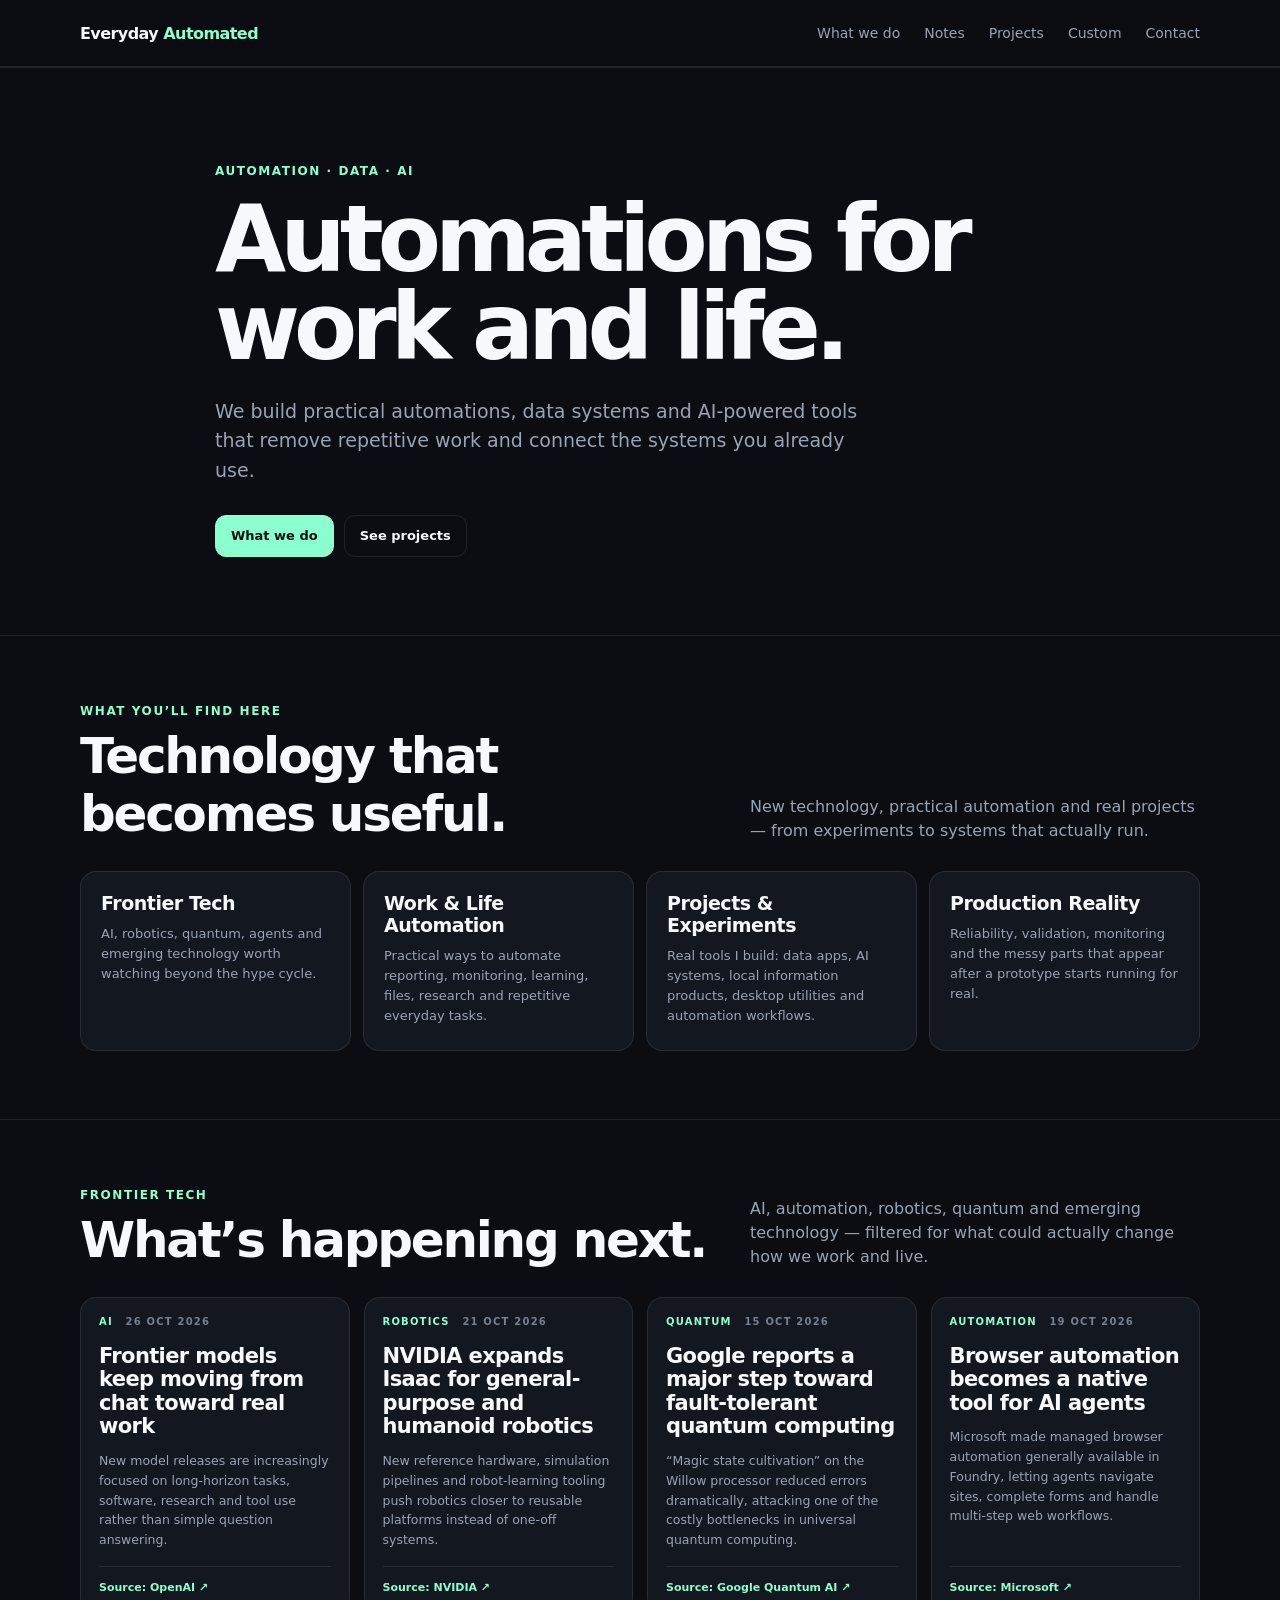
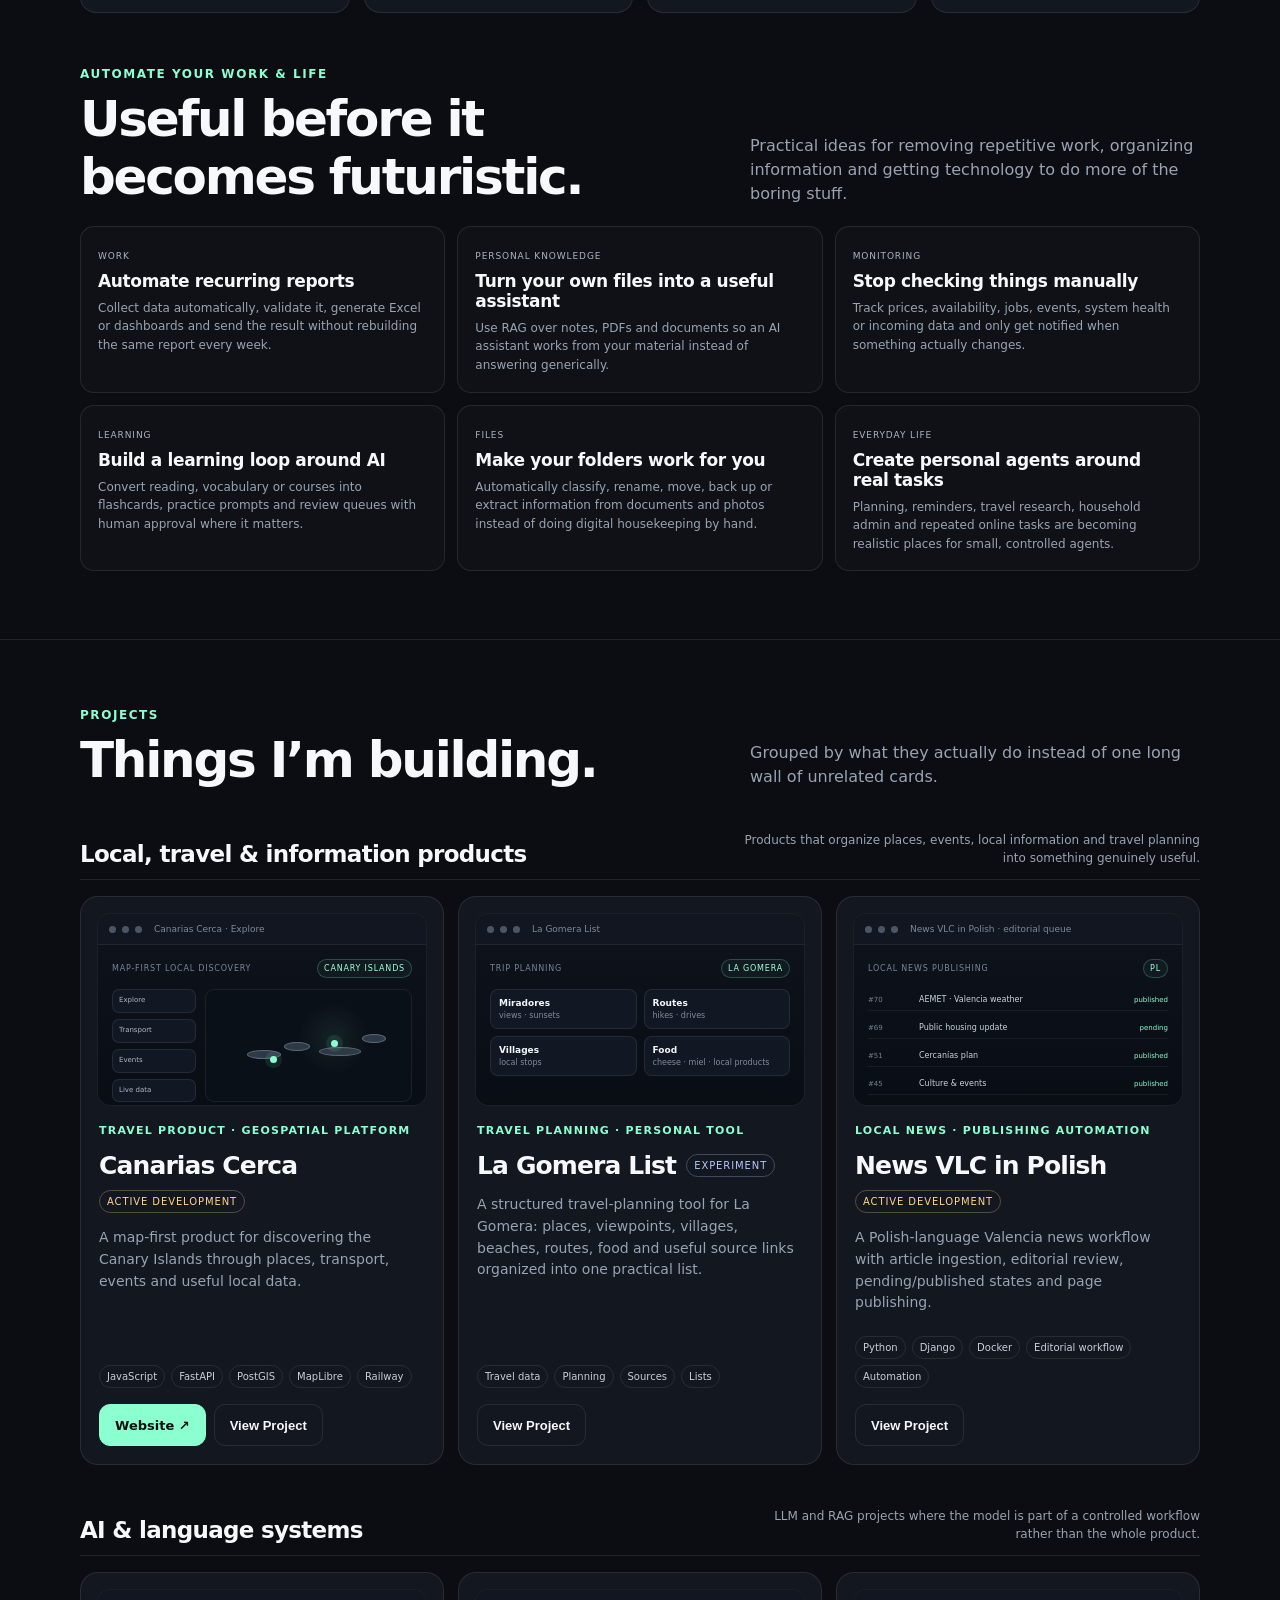
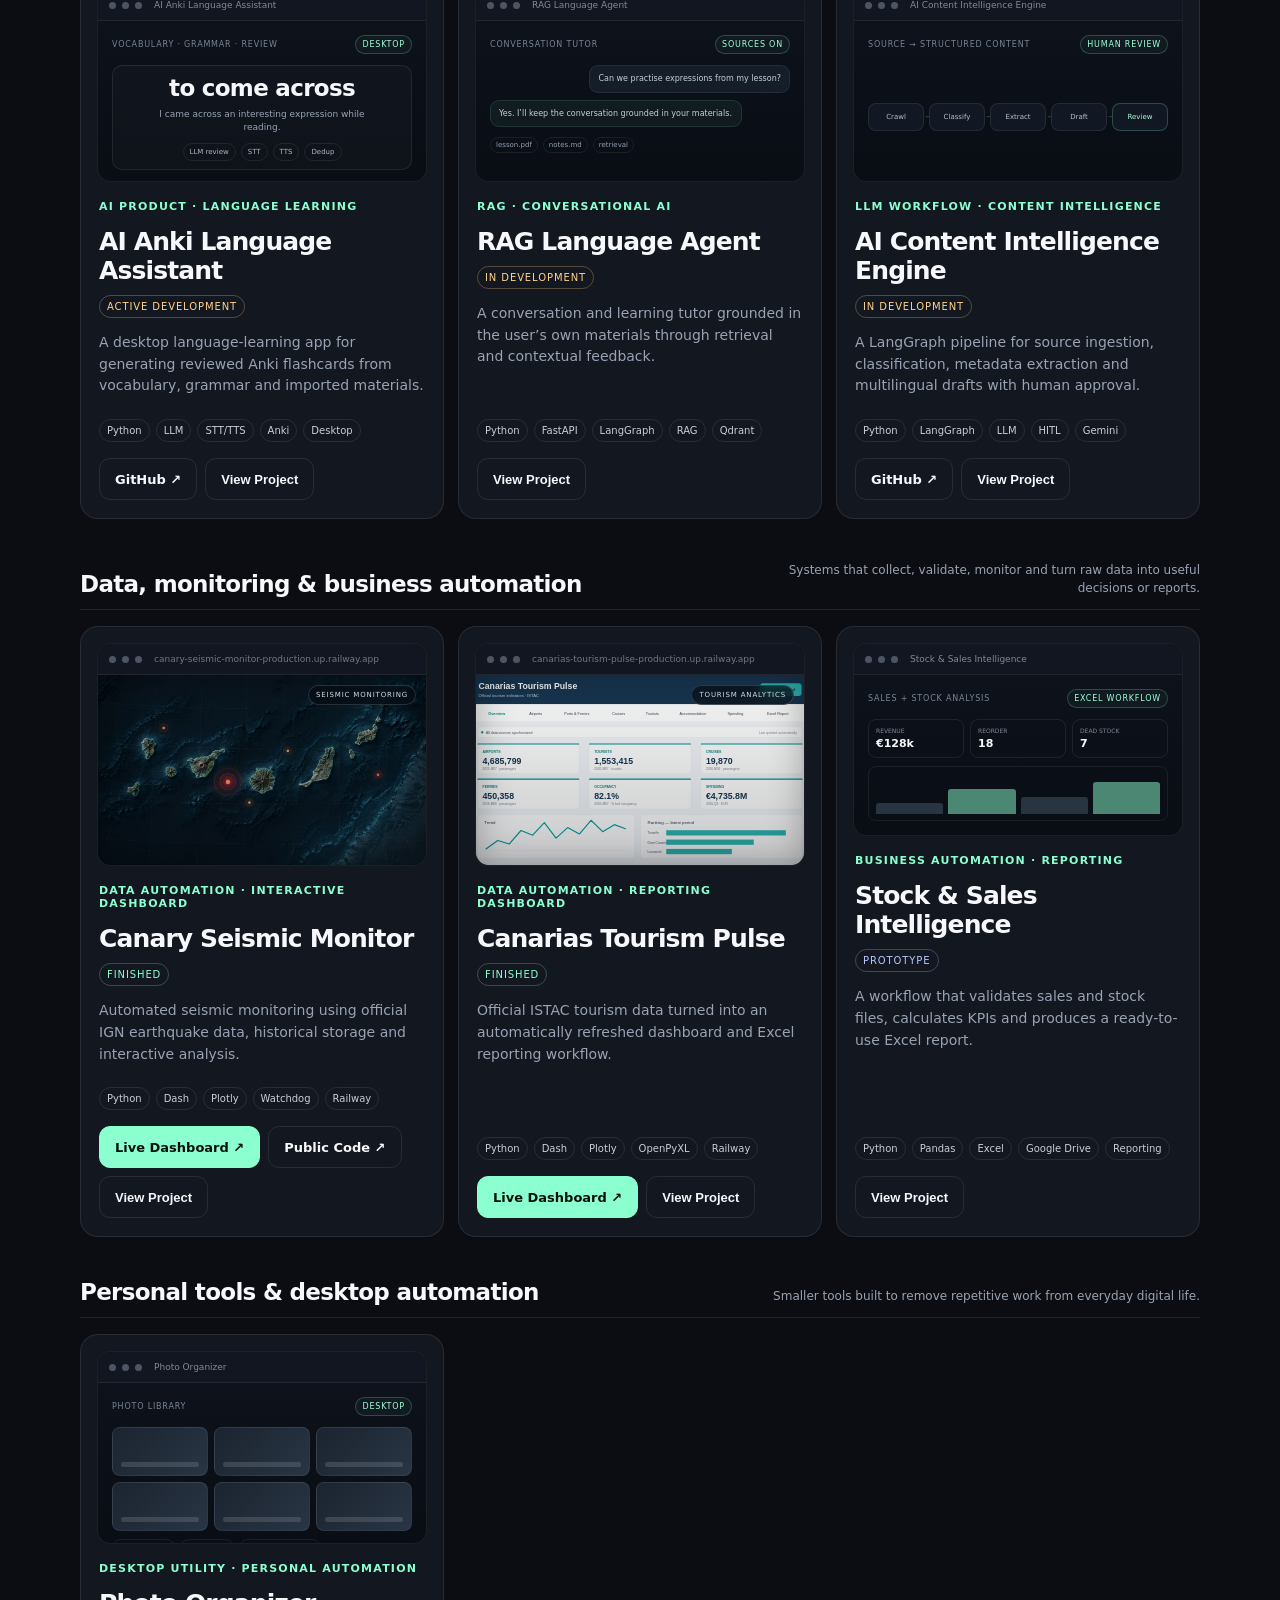
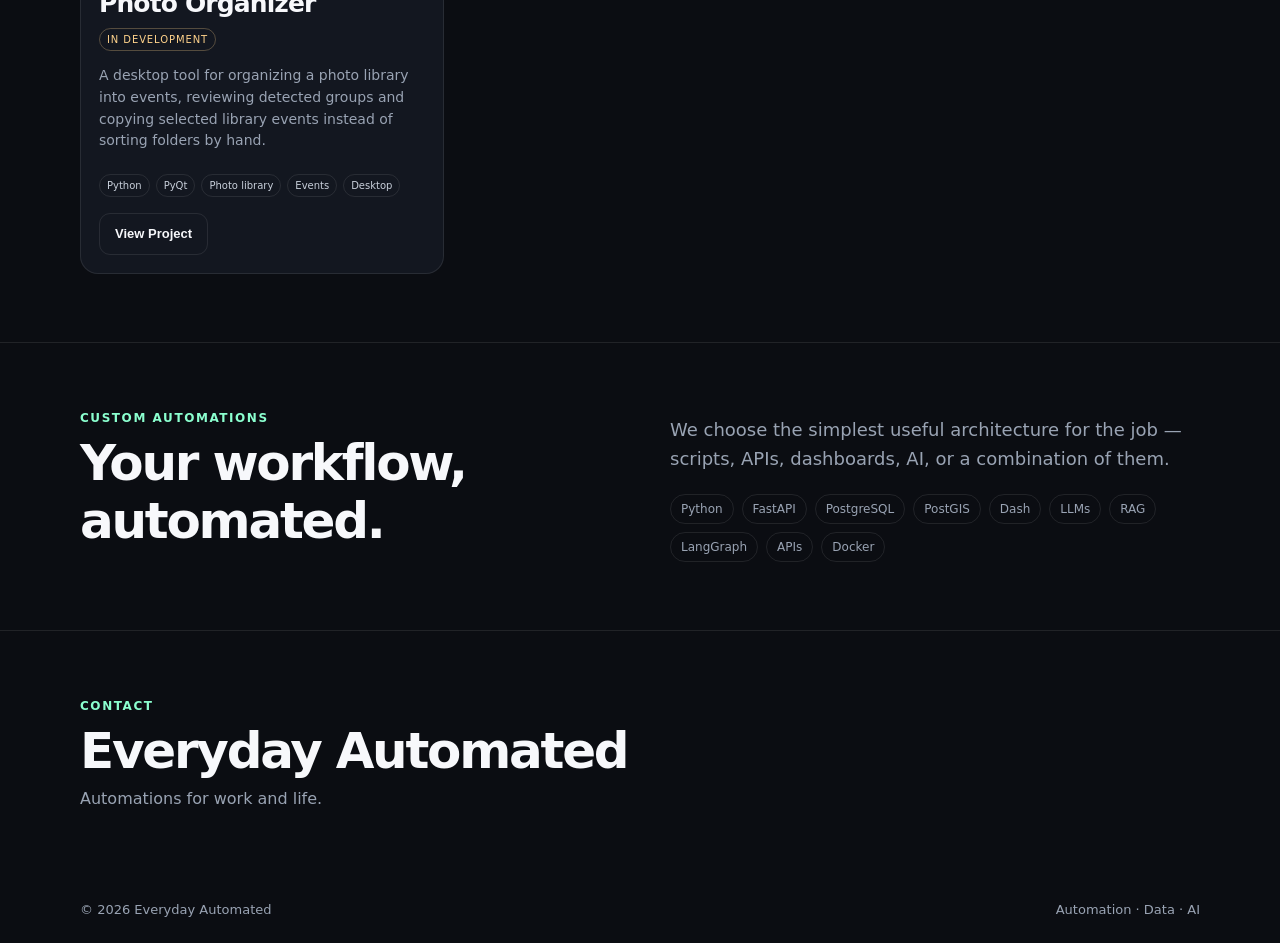
==== index.html @ 7698621e "Reorganize portfolio and add La Gomera, Photo Organizer and Valencia news" ====
<!DOCTYPE html>
<html lang="en">
<head>
  <meta charset="UTF-8" />
  <meta name="viewport" content="width=device-width, initial-scale=1.0" />
  <meta name="description" content="Everyday Automated — automations, data tools and AI systems for work and life." />
  <title>Everyday Automated</title>
  <style>
    :root{
      --bg:#0b0d12;--surface:#131720;--surface2:#171c27;--text:#f7f8fb;
      --muted:#99a3b3;--line:rgba(255,255,255,.09);--accent:#8bffcf;--max:1120px;
    }
    *{box-sizing:border-box}html{scroll-behavior:smooth}
    body{margin:0;font-family:Inter,ui-sans-serif,system-ui,-apple-system,"Segoe UI",sans-serif;background:var(--bg);color:var(--text)}
    a{color:inherit;text-decoration:none}.wrap{width:min(calc(100% - 40px),var(--max));margin:auto}
    header{position:sticky;top:0;z-index:20;background:rgba(11,13,18,.86);backdrop-filter:blur(14px);border-bottom:1px solid var(--line)}
    .nav{height:66px;display:flex;align-items:center;justify-content:space-between}.brand{font-weight:850;letter-spacing:-.035em}.brand span{color:var(--accent)}
    nav{display:flex;gap:24px}nav a{font-size:14px;color:var(--muted)}nav a:hover{color:var(--text)}
    .hero{padding:96px 0 78px}.hero-inner{max-width:850px}.eyebrow,.label{font-size:12px;color:var(--accent);font-weight:800;text-transform:uppercase;letter-spacing:.13em}
    .eyebrow{margin-bottom:18px}h1{font-size:clamp(52px,8vw,92px);line-height:.96;letter-spacing:-.065em;margin:0 0 24px}.hero p{max-width:660px;color:var(--muted);font-size:19px;line-height:1.55;margin:0 0 30px}
    .buttons{display:flex;gap:10px;flex-wrap:wrap}.btn{display:inline-flex;align-items:center;justify-content:center;min-height:42px;padding:0 15px;border:1px solid var(--line);border-radius:11px;font-weight:750;font-size:13px;transition:.18s ease}.btn:hover{border-color:rgba(255,255,255,.22);transform:translateY(-1px)}.primary{background:var(--accent);color:#07100c;border-color:var(--accent)}
    section{padding:68px 0;border-top:1px solid var(--line)}.section-head{display:flex;justify-content:space-between;align-items:end;gap:24px;margin-bottom:28px}.label{margin-bottom:9px}h2{font-size:clamp(32px,5vw,50px);letter-spacing:-.045em;margin:0}.section-head p{max-width:450px;color:var(--muted);margin:0;line-height:1.5}

    .capabilities{display:grid;grid-template-columns:repeat(5,1fr);gap:12px}.capability{border:1px solid var(--line);border-radius:16px;background:var(--surface);padding:20px;min-height:210px}.capability h3{font-size:19px;letter-spacing:-.025em;margin:0 0 10px}.capability p{font-size:13px;color:var(--muted);line-height:1.5;margin:0 0 16px}.mini{display:grid;gap:7px}.mini span{font-size:12px;color:#d2d7df}.mini span::before{content:"→";color:var(--accent);margin-right:7px}

    .projects-grid{display:grid;grid-template-columns:repeat(2,minmax(0,1fr));gap:14px}.project-card{border:1px solid var(--line);border-radius:18px;background:var(--surface);padding:18px;display:flex;flex-direction:column;min-height:310px;overflow:hidden}.project-card:hover{border-color:rgba(139,255,207,.25)}.project-category{font-size:11px;text-transform:uppercase;letter-spacing:.11em;color:var(--accent);font-weight:800;margin-bottom:14px}.project-title-row{display:flex;align-items:center;gap:10px;flex-wrap:wrap}.project-card h3{font-size:25px;letter-spacing:-.035em;margin:0}.state{font-size:10px;text-transform:uppercase;letter-spacing:.09em;color:var(--accent);border:1px solid rgba(139,255,207,.25);border-radius:999px;padding:5px 7px}.project-copy{font-size:14px;color:var(--muted);line-height:1.55;margin:14px 0 16px}.stack{display:flex;flex-wrap:wrap;gap:6px;margin-top:auto;padding-top:6px}.stack span{border:1px solid var(--line);border-radius:999px;padding:5px 7px;font-size:10px;color:#c8cfda}.project-actions{display:flex;gap:8px;flex-wrap:wrap;margin-top:16px}.btn.disabled{opacity:.4;pointer-events:none}.view-project{cursor:pointer;background:transparent;color:var(--text)}
    .project-preview{margin:-2px -2px 18px;border:1px solid rgba(255,255,255,.08);border-radius:14px;overflow:hidden;background:#090d14}.browser-bar{height:31px;display:flex;align-items:center;gap:6px;padding:0 11px;border-bottom:1px solid rgba(255,255,255,.07);background:#111620}.browser-dot{width:7px;height:7px;border-radius:50%;background:#4d5564}.browser-url{margin-left:6px;font-size:9px;color:#6f7888;white-space:nowrap;overflow:hidden;text-overflow:ellipsis}.seismic-ui,.tourism-ui{position:relative;height:190px;overflow:hidden;background:#080c12}.seismic-cover,.tourism-cover{display:block;width:100%;height:100%;object-fit:cover}.seismic-cover{object-position:center}.tourism-cover{object-position:center top}.seismic-ui::after,.tourism-ui::after{content:"";position:absolute;inset:0;pointer-events:none;background:linear-gradient(180deg,rgba(5,9,15,.04),rgba(5,9,15,.22));box-shadow:inset 0 0 36px rgba(0,0,0,.3)}.preview-label{position:absolute;z-index:1;right:10px;top:10px;font-size:7px;letter-spacing:.12em;text-transform:uppercase;color:#d4dde7;background:rgba(7,12,19,.7);border:1px solid rgba(255,255,255,.14);padding:5px 7px;border-radius:999px;backdrop-filter:blur(7px)}.architecture-line{margin:2px 0 16px;padding:10px 11px;border:1px solid var(--line);border-radius:10px;background:rgba(255,255,255,.02);font-size:11px;color:#c8cfda;line-height:1.45}.architecture-line strong{color:var(--text)}
    .modal{position:fixed;inset:0;z-index:100;display:none;align-items:center;justify-content:center;padding:24px;background:rgba(4,6,10,.78);backdrop-filter:blur(8px)}.modal.open{display:flex}.modal-card{width:min(820px,100%);max-height:86vh;overflow:auto;border:1px solid var(--line);border-radius:20px;background:var(--surface);padding:26px}.modal-head{display:flex;justify-content:space-between;gap:20px;align-items:flex-start;margin-bottom:18px}.modal-head h3{font-size:30px;letter-spacing:-.04em;margin:4px 0 0}.close{border:1px solid var(--line);background:transparent;color:var(--text);width:38px;height:38px;border-radius:10px;font-size:20px;cursor:pointer}.detail-grid{display:grid;grid-template-columns:1fr 1fr;gap:22px;margin-top:22px}.detail-block{border-top:1px solid var(--line);padding-top:16px}.detail-block h4{font-size:13px;margin:0 0 10px}.detail-block p,.detail-block li{font-size:13px;color:var(--muted);line-height:1.55}.detail-block ul{margin:0;padding-left:18px;display:grid;gap:6px}.checks{display:grid;gap:10px}.check{font-size:13px;color:var(--muted);line-height:1.45}.check::before{content:"✓";color:var(--accent);font-weight:900;margin-right:8px}

    .custom{display:grid;grid-template-columns:1fr 1fr;gap:60px;align-items:start}.custom p{font-size:18px;color:var(--muted);line-height:1.6;margin:5px 0 0}.tech{display:flex;flex-wrap:wrap;gap:8px;margin-top:20px}.tech span{border:1px solid var(--line);border-radius:999px;padding:7px 10px;font-size:12px;color:var(--muted)}
    .contact{display:flex;align-items:center;justify-content:space-between;gap:28px}.contact p{color:var(--muted);margin:9px 0 0}footer{padding:26px 0;color:var(--muted);font-size:13px}.footer{display:flex;justify-content:space-between;gap:20px}
    @media(max-width:1000px){.capabilities{grid-template-columns:repeat(2,1fr)}.projects-grid{grid-template-columns:1fr}}
    @media(max-width:680px){.seismic-ui,.tourism-ui{height:175px}nav{display:none}.hero{padding:74px 0 58px}.section-head,.contact{align-items:flex-start;flex-direction:column}.capabilities,.custom{grid-template-columns:1fr}.custom{gap:22px}.footer{flex-direction:column;gap:5px}.project-card h3{font-size:23px}.detail-grid{grid-template-columns:1fr}.modal{padding:12px}.modal-card{padding:20px}}
  
    /* PROJECT EXPANSION */
    .projects-grid{grid-template-columns:repeat(3,minmax(0,1fr));gap:14px}
    .project-card{min-height:430px}
    .state.active{color:#ffd38b;border-color:rgba(255,211,139,.28)}
    .state.prototype{color:#b8c7ff;border-color:rgba(184,199,255,.28)}
    .project-preview.compact .browser-url{color:#7f8998}
    .mock-ui{height:160px;position:relative;overflow:hidden;background:linear-gradient(180deg,#0d121b,#090d14);padding:14px}
    .mock-top{display:flex;justify-content:space-between;align-items:center;margin-bottom:11px;font-size:8px;text-transform:uppercase;letter-spacing:.1em;color:#798495}
    .mock-pill{border:1px solid rgba(139,255,207,.22);color:#9fffd7;border-radius:999px;padding:4px 6px;background:rgba(139,255,207,.04)}
    .mock-panel{border:1px solid rgba(255,255,255,.08);border-radius:10px;background:rgba(255,255,255,.025);padding:10px}
    .mock-line{height:6px;border-radius:999px;background:#27303d;margin:6px 0}.mock-line.short{width:42%}.mock-line.mid{width:67%}.mock-line.accent{background:rgba(139,255,207,.35)}
    .map-mock{display:grid;grid-template-columns:84px 1fr;gap:9px;height:113px}.map-side{display:grid;gap:6px}.map-tile{border:1px solid rgba(255,255,255,.08);border-radius:7px;padding:6px;font-size:7px;color:#aeb7c4;background:#121823}.map-canvas{position:relative;border:1px solid rgba(255,255,255,.07);border-radius:9px;background:radial-gradient(circle at 62% 43%,rgba(139,255,207,.08),transparent 25%),#0a1017}.island{position:absolute;height:9px;background:#2d3945;border:1px solid #596777;border-radius:60%}.island.i1{width:34px;left:20%;top:54%}.island.i2{width:26px;left:38%;top:47%}.island.i3{width:42px;left:55%;top:51%}.island.i4{width:24px;left:76%;top:39%}.map-pin{position:absolute;width:7px;height:7px;border-radius:50%;background:var(--accent);box-shadow:0 0 0 5px rgba(139,255,207,.09)}.map-pin.p1{left:61%;top:45%}.map-pin.p2{left:31%;top:59%}
    .anki-card{height:105px;display:flex;flex-direction:column;justify-content:center;align-items:center;text-align:center}.anki-word{font-size:23px;font-weight:800;letter-spacing:-.03em}.anki-example{font-size:9px;color:#99a3b3;margin-top:7px;max-width:86%;line-height:1.45}.anki-tools{display:flex;gap:5px;justify-content:center;margin-top:9px}.anki-tools span{font-size:7px;border:1px solid rgba(255,255,255,.08);border-radius:999px;padding:4px 6px;color:#aeb7c4}
    .chat-mock{display:grid;gap:7px}.bubble{max-width:84%;font-size:8px;line-height:1.45;padding:7px 8px;border-radius:9px;border:1px solid rgba(255,255,255,.07);color:#c6ced8}.bubble.user{margin-left:auto;background:#151d29}.bubble.ai{background:rgba(139,255,207,.05);border-color:rgba(139,255,207,.12)}.sources{display:flex;gap:5px;flex-wrap:wrap;margin-top:3px}.sources span{font-size:7px;color:#92a0b1;border:1px solid rgba(255,255,255,.07);border-radius:999px;padding:3px 5px}
    .pipeline{display:grid;grid-template-columns:repeat(5,1fr);gap:5px;align-items:center;height:103px}.node{text-align:center;font-size:7px;color:#b8c1cc;padding:9px 3px;border-radius:8px;border:1px solid rgba(255,255,255,.08);background:#121823;position:relative}.node:not(:last-child)::after{content:"→";position:absolute;right:-8px;top:50%;transform:translateY(-50%);color:#536071}.node.review{border-color:rgba(139,255,207,.22);color:#aefbdd}
    .sales-kpis{display:grid;grid-template-columns:repeat(3,1fr);gap:6px;margin-bottom:8px}.sales-kpi{border:1px solid rgba(255,255,255,.08);border-radius:8px;padding:7px}.sales-kpi span{display:block;font-size:6px;color:#7f8998;text-transform:uppercase}.sales-kpi strong{display:block;margin-top:3px;font-size:11px}.bars{height:55px;display:flex;align-items:end;gap:5px;padding:6px 7px;border:1px solid rgba(255,255,255,.07);border-radius:8px}.bar{flex:1;background:#293441;border-radius:3px 3px 0 0}.bar.hot{background:rgba(139,255,207,.5)}
    .project-note{font-size:10px;color:#7d8898;margin-top:10px}
    @media(max-width:1050px){.projects-grid{grid-template-columns:repeat(2,minmax(0,1fr))}}
    @media(max-width:680px){.projects-grid{grid-template-columns:1fr}.project-card{min-height:auto}.mock-ui{height:155px}}

  
    /* NOTES / EDITORIAL */
    .notes-grid{display:grid;grid-template-columns:repeat(3,minmax(0,1fr));gap:14px}
    .note-card{border:1px solid var(--line);border-radius:16px;background:var(--surface);padding:20px;min-height:230px;display:flex;flex-direction:column}
    .note-card:hover{border-color:rgba(139,255,207,.25)}
    .note-meta{font-size:10px;text-transform:uppercase;letter-spacing:.1em;color:var(--accent);font-weight:800;margin-bottom:18px}
    .note-card h3{font-size:22px;line-height:1.1;letter-spacing:-.03em;margin:0 0 12px}
    .note-card p{font-size:13px;color:var(--muted);line-height:1.6;margin:0 0 16px}
    .note-foot{margin-top:auto;padding-top:14px;border-top:1px solid var(--line);font-size:11px;color:#9fa9b7}
    @media(max-width:1000px){.notes-grid{grid-template-columns:1fr}}

  
    /* FRONTIER + PRACTICAL */
    .frontier-grid{display:grid;grid-template-columns:repeat(4,minmax(0,1fr));gap:14px}
    .frontier-card{border:1px solid var(--line);border-radius:16px;background:var(--surface);padding:18px;display:flex;flex-direction:column;min-height:280px}
    .frontier-card:hover{border-color:rgba(139,255,207,.28);transform:translateY(-1px)}
    .frontier-kicker{font-size:10px;text-transform:uppercase;letter-spacing:.12em;color:var(--accent);font-weight:800;margin-bottom:18px}
    .frontier-date{font-size:10px;color:#748092;margin-left:8px}
    .frontier-card h3{font-size:21px;line-height:1.12;letter-spacing:-.03em;margin:0 0 12px}
    .frontier-card p{font-size:12.5px;line-height:1.58;color:var(--muted);margin:0 0 16px}
    .frontier-link{margin-top:auto;padding-top:14px;border-top:1px solid var(--line);font-size:11px;color:var(--accent);font-weight:800}
    .practical-grid{display:grid;grid-template-columns:repeat(3,minmax(0,1fr));gap:12px;margin-top:18px}
    .practical-card{border:1px solid var(--line);border-radius:14px;padding:17px;background:rgba(255,255,255,.018)}
    .practical-card h3{font-size:17px;margin:0 0 8px;letter-spacing:-.02em}
    .practical-card p{font-size:12px;color:var(--muted);line-height:1.55;margin:0}
    .practical-card .mini-tag{display:inline-block;margin-bottom:10px;font-size:9px;text-transform:uppercase;letter-spacing:.1em;color:#a9b4c2}
    @media(max-width:1050px){.frontier-grid{grid-template-columns:repeat(2,minmax(0,1fr))}}
    @media(max-width:760px){.frontier-grid,.practical-grid{grid-template-columns:1fr}}

  
    /* REAL SITE STRUCTURE + PROJECT GROUPS */
    .site-pillars{display:grid;grid-template-columns:repeat(4,1fr);gap:12px}
    .site-pillar{border:1px solid var(--line);border-radius:16px;background:var(--surface);padding:20px;min-height:180px}
    .site-pillar h3{font-size:19px;margin:0 0 10px;letter-spacing:-.025em}
    .site-pillar p{font-size:13px;color:var(--muted);line-height:1.55;margin:0}
    .project-group{margin-top:42px}
    .project-group:first-of-type{margin-top:0}
    .project-group-head{display:flex;justify-content:space-between;gap:20px;align-items:end;margin-bottom:16px;padding-bottom:12px;border-bottom:1px solid var(--line)}
    .project-group-head h3{font-size:23px;letter-spacing:-.03em;margin:0}
    .project-group-head p{font-size:12px;color:var(--muted);margin:0;max-width:460px;text-align:right;line-height:1.5}
    .photo-ui,.gomera-ui,.vlc-ui{height:160px;padding:14px;background:linear-gradient(180deg,#0d121b,#090d14)}
    .photo-grid{display:grid;grid-template-columns:repeat(3,1fr);gap:6px;height:104px}.photo-tile{border-radius:8px;border:1px solid rgba(255,255,255,.08);background:linear-gradient(135deg,#1b2430,#293544);position:relative;overflow:hidden}.photo-tile::after{content:"";position:absolute;inset:auto 8px 8px;height:5px;border-radius:999px;background:rgba(255,255,255,.13)}.photo-tools{display:flex;gap:5px;margin-top:8px}.photo-tools span{font-size:7px;border:1px solid rgba(255,255,255,.08);border-radius:999px;padding:4px 6px;color:#aeb7c4}
    .gomera-list{display:grid;grid-template-columns:1fr 1fr;gap:7px}.gomera-item{border:1px solid rgba(255,255,255,.08);border-radius:8px;padding:8px;font-size:8px;color:#b8c2cf;background:#121823}.gomera-item strong{display:block;color:#f4f6f8;margin-bottom:3px;font-size:9px}.gomera-item span{color:#7f8a99}
    .vlc-list{display:grid;gap:6px}.vlc-row{display:grid;grid-template-columns:44px 1fr 54px;gap:7px;align-items:center;border-bottom:1px solid rgba(255,255,255,.06);padding:6px 0}.vlc-id{font-size:7px;color:#768292}.vlc-title{font-size:8px;color:#cbd3dd}.vlc-status{font-size:7px;text-align:right;color:var(--accent)}
    @media(max-width:1000px){.site-pillars{grid-template-columns:repeat(2,1fr)}}
    @media(max-width:680px){.site-pillars{grid-template-columns:1fr}.project-group-head{align-items:flex-start;flex-direction:column}.project-group-head p{text-align:left}}

  </style>
</head>
<body>
<header>
  <div class="wrap nav">
    <a class="brand" href="#home">Everyday <span>Automated</span></a>
    <nav>
      <a href="#what">What we do</a>
      <a href="#notes">Notes</a>
      <a href="#projects">Projects</a>
      <a href="#custom">Custom</a>
      <a href="#contact">Contact</a>
    </nav>
  </div>
</header>

<main>
  <section class="hero" id="home">
    <div class="wrap hero-inner">
      <div class="eyebrow">Automation · Data · AI</div>
      <h1>Automations for<br>work and life.</h1>
      <p>We build practical automations, data systems and AI-powered tools that remove repetitive work and connect the systems you already use.</p>
      <div class="buttons"><a class="btn primary" href="#what">What we do</a><a class="btn" href="#projects">See projects</a></div>
    </div>
  </section>


  <section id="what">
    <div class="wrap">
      <div class="section-head">
        <div><div class="label">What you’ll find here</div><h2>Technology that becomes useful.</h2></div>
        <p>New technology, practical automation and real projects — from experiments to systems that actually run.</p>
      </div>

      <div class="site-pillars">
        <article class="site-pillar">
          <h3>Frontier Tech</h3>
          <p>AI, robotics, quantum, agents and emerging technology worth watching beyond the hype cycle.</p>
        </article>
        <article class="site-pillar">
          <h3>Work & Life Automation</h3>
          <p>Practical ways to automate reporting, monitoring, learning, files, research and repetitive everyday tasks.</p>
        </article>
        <article class="site-pillar">
          <h3>Projects & Experiments</h3>
          <p>Real tools I build: data apps, AI systems, local information products, desktop utilities and automation workflows.</p>
        </article>
        <article class="site-pillar">
          <h3>Production Reality</h3>
          <p>Reliability, validation, monitoring and the messy parts that appear after a prototype starts running for real.</p>
        </article>
      </div>
    </div>
  </section>




  <section id="notes">
    <div class="wrap">
      <div class="section-head">
        <div><div class="label">Frontier tech</div><h2>What’s happening next.</h2></div>
        <p>AI, automation, robotics, quantum and emerging technology — filtered for what could actually change how we work and live.</p>
      </div>

      <div class="frontier-grid">
        <a class="frontier-card" href="https://openai.com/news/product-releases/" target="_blank" rel="noopener noreferrer">
          <div class="frontier-kicker">AI <span class="frontier-date">26 Oct 2026</span></div>
          <h3>Frontier models keep moving from chat toward real work</h3>
          <p>New model releases are increasingly focused on long-horizon tasks, software, research and tool use rather than simple question answering.</p>
          <div class="frontier-link">Source: OpenAI ↗</div>
        </a>

        <a class="frontier-card" href="https://investor.nvidia.com/news/press-release-details/2026/NVIDIA-Advances-Isaac-Platform-for-General-Purpose-Robotics-With-New-Reference-Humanoid-Frameworks-Simulation-Pipelines-and-Data/default.aspx" target="_blank" rel="noopener noreferrer">
          <div class="frontier-kicker">Robotics <span class="frontier-date">21 Oct 2026</span></div>
          <h3>NVIDIA expands Isaac for general-purpose and humanoid robotics</h3>
          <p>New reference hardware, simulation pipelines and robot-learning tooling push robotics closer to reusable platforms instead of one-off systems.</p>
          <div class="frontier-link">Source: NVIDIA ↗</div>
        </a>

        <a class="frontier-card" href="https://blog.google/innovation-and-ai/models-and-research/quantum-computing/magic-state-cultivation-quantum-computing/" target="_blank" rel="noopener noreferrer">
          <div class="frontier-kicker">Quantum <span class="frontier-date">15 Oct 2026</span></div>
          <h3>Google reports a major step toward fault-tolerant quantum computing</h3>
          <p>“Magic state cultivation” on the Willow processor reduced errors dramatically, attacking one of the costly bottlenecks in universal quantum computing.</p>
          <div class="frontier-link">Source: Google Quantum AI ↗</div>
        </a>

        <a class="frontier-card" href="https://devblogs.microsoft.com/foundry/browser-automation-tool-ga/" target="_blank" rel="noopener noreferrer">
          <div class="frontier-kicker">Automation <span class="frontier-date">19 Oct 2026</span></div>
          <h3>Browser automation becomes a native tool for AI agents</h3>
          <p>Microsoft made managed browser automation generally available in Foundry, letting agents navigate sites, complete forms and handle multi-step web workflows.</p>
          <div class="frontier-link">Source: Microsoft ↗</div>
        </a>
      </div>

      <div class="section-head" style="margin-top:54px;margin-bottom:20px">
        <div><div class="label">Automate your work & life</div><h2>Useful before it becomes futuristic.</h2></div>
        <p>Practical ideas for removing repetitive work, organizing information and getting technology to do more of the boring stuff.</p>
      </div>

      <div class="practical-grid">
        <article class="practical-card"><span class="mini-tag">Work</span><h3>Automate recurring reports</h3><p>Collect data automatically, validate it, generate Excel or dashboards and send the result without rebuilding the same report every week.</p></article>
        <article class="practical-card"><span class="mini-tag">Personal knowledge</span><h3>Turn your own files into a useful assistant</h3><p>Use RAG over notes, PDFs and documents so an AI assistant works from your material instead of answering generically.</p></article>
        <article class="practical-card"><span class="mini-tag">Monitoring</span><h3>Stop checking things manually</h3><p>Track prices, availability, jobs, events, system health or incoming data and only get notified when something actually changes.</p></article>
        <article class="practical-card"><span class="mini-tag">Learning</span><h3>Build a learning loop around AI</h3><p>Convert reading, vocabulary or courses into flashcards, practice prompts and review queues with human approval where it matters.</p></article>
        <article class="practical-card"><span class="mini-tag">Files</span><h3>Make your folders work for you</h3><p>Automatically classify, rename, move, back up or extract information from documents and photos instead of doing digital housekeeping by hand.</p></article>
        <article class="practical-card"><span class="mini-tag">Everyday life</span><h3>Create personal agents around real tasks</h3><p>Planning, reminders, travel research, household admin and repeated online tasks are becoming realistic places for small, controlled agents.</p></article>
      </div>
    </div>
  </section>


  <section id="projects">
    <div class="wrap">
      <div class="section-head">
        <div><div class="label">Projects</div><h2>Things I’m building.</h2></div>
        <p>Grouped by what they actually do instead of one long wall of unrelated cards.</p>
      </div>

      <div class="project-group">
        <div class="project-group-head">
          <h3>Local, travel & information products</h3>
          <p>Products that organize places, events, local information and travel planning into something genuinely useful.</p>
        </div>
        <div class="projects-grid">

          <article class="project-card">
            <div class="project-preview compact">
              <div class="browser-bar"><span class="browser-dot"></span><span class="browser-dot"></span><span class="browser-dot"></span><span class="browser-url">Canarias Cerca · Explore</span></div>
              <div class="mock-ui">
                <div class="mock-top"><span>Map-first local discovery</span><span class="mock-pill">Canary Islands</span></div>
                <div class="map-mock">
                  <div class="map-side"><div class="map-tile">Explore</div><div class="map-tile">Transport</div><div class="map-tile">Events</div><div class="map-tile">Live data</div></div>
                  <div class="map-canvas"><span class="island i1"></span><span class="island i2"></span><span class="island i3"></span><span class="island i4"></span><span class="map-pin p1"></span><span class="map-pin p2"></span></div>
                </div>
              </div>
            </div>
            <div class="project-category">Travel Product · Geospatial Platform</div>
            <div class="project-title-row"><h3>Canarias Cerca</h3><span class="state active">Active development</span></div>
            <p class="project-copy">A map-first product for discovering the Canary Islands through places, transport, events and useful local data.</p>
            <div class="stack"><span>JavaScript</span><span>FastAPI</span><span>PostGIS</span><span>MapLibre</span><span>Railway</span></div>
            <div class="project-actions"><a class="btn primary" href="https://www.canariascerca.es" target="_blank" rel="noopener noreferrer">Website ↗</a><button class="btn view-project" data-modal="canarias-modal">View Project</button></div>
          </article>

          <article class="project-card">
            <div class="project-preview compact">
              <div class="browser-bar"><span class="browser-dot"></span><span class="browser-dot"></span><span class="browser-dot"></span><span class="browser-url">La Gomera List</span></div>
              <div class="gomera-ui">
                <div class="mock-top"><span>Trip planning</span><span class="mock-pill">La Gomera</span></div>
                <div class="gomera-list">
                  <div class="gomera-item"><strong>Miradores</strong><span>views · sunsets</span></div>
                  <div class="gomera-item"><strong>Routes</strong><span>hikes · drives</span></div>
                  <div class="gomera-item"><strong>Villages</strong><span>local stops</span></div>
                  <div class="gomera-item"><strong>Food</strong><span>cheese · miel · local products</span></div>
                </div>
              </div>
            </div>
            <div class="project-category">Travel Planning · Personal Tool</div>
            <div class="project-title-row"><h3>La Gomera List</h3><span class="state prototype">Experiment</span></div>
            <p class="project-copy">A structured travel-planning tool for La Gomera: places, viewpoints, villages, beaches, routes, food and useful source links organized into one practical list.</p>
            <div class="stack"><span>Travel data</span><span>Planning</span><span>Sources</span><span>Lists</span></div>
            <div class="project-actions"><button class="btn view-project" data-modal="gomera-modal">View Project</button></div>
          </article>

          <article class="project-card">
            <div class="project-preview compact">
              <div class="browser-bar"><span class="browser-dot"></span><span class="browser-dot"></span><span class="browser-dot"></span><span class="browser-url">News VLC in Polish · editorial queue</span></div>
              <div class="vlc-ui">
                <div class="mock-top"><span>Local news publishing</span><span class="mock-pill">PL</span></div>
                <div class="vlc-list">
                  <div class="vlc-row"><span class="vlc-id">#70</span><span class="vlc-title">AEMET · Valencia weather</span><span class="vlc-status">published</span></div>
                  <div class="vlc-row"><span class="vlc-id">#69</span><span class="vlc-title">Public housing update</span><span class="vlc-status">pending</span></div>
                  <div class="vlc-row"><span class="vlc-id">#51</span><span class="vlc-title">Cercanías plan</span><span class="vlc-status">published</span></div>
                  <div class="vlc-row"><span class="vlc-id">#45</span><span class="vlc-title">Culture & events</span><span class="vlc-status">published</span></div>
                </div>
              </div>
            </div>
            <div class="project-category">Local News · Publishing Automation</div>
            <div class="project-title-row"><h3>News VLC in Polish</h3><span class="state active">Active development</span></div>
            <p class="project-copy">A Polish-language Valencia news workflow with article ingestion, editorial review, pending/published states and page publishing.</p>
            <div class="stack"><span>Python</span><span>Django</span><span>Docker</span><span>Editorial workflow</span><span>Automation</span></div>
            <div class="project-actions"><button class="btn view-project" data-modal="vlc-modal">View Project</button></div>
          </article>
        </div>
      </div>

      <div class="project-group">
        <div class="project-group-head">
          <h3>AI & language systems</h3>
          <p>LLM and RAG projects where the model is part of a controlled workflow rather than the whole product.</p>
        </div>
        <div class="projects-grid">

          <article class="project-card">
            <div class="project-preview compact">
              <div class="browser-bar"><span class="browser-dot"></span><span class="browser-dot"></span><span class="browser-dot"></span><span class="browser-url">AI Anki Language Assistant</span></div>
              <div class="mock-ui">
                <div class="mock-top"><span>Vocabulary · Grammar · Review</span><span class="mock-pill">Desktop</span></div>
                <div class="mock-panel anki-card"><div class="anki-word">to come across</div><div class="anki-example">I came across an interesting expression while reading.</div><div class="anki-tools"><span>LLM review</span><span>STT</span><span>TTS</span><span>Dedup</span></div></div>
              </div>
            </div>
            <div class="project-category">AI Product · Language Learning</div>
            <div class="project-title-row"><h3>AI Anki Language Assistant</h3><span class="state active">Active development</span></div>
            <p class="project-copy">A desktop language-learning app for generating reviewed Anki flashcards from vocabulary, grammar and imported materials.</p>
            <div class="stack"><span>Python</span><span>LLM</span><span>STT/TTS</span><span>Anki</span><span>Desktop</span></div>
            <div class="project-actions"><a class="btn" href="https://github.com/paulinap92/ai-anki-language-assistant" target="_blank" rel="noopener noreferrer">GitHub ↗</a><button class="btn view-project" data-modal="anki-modal">View Project</button></div>
          </article>

          <article class="project-card">
            <div class="project-preview compact">
              <div class="browser-bar"><span class="browser-dot"></span><span class="browser-dot"></span><span class="browser-dot"></span><span class="browser-url">RAG Language Agent</span></div>
              <div class="mock-ui">
                <div class="mock-top"><span>Conversation tutor</span><span class="mock-pill">Sources on</span></div>
                <div class="chat-mock"><div class="bubble user">Can we practise expressions from my lesson?</div><div class="bubble ai">Yes. I’ll keep the conversation grounded in your materials.</div><div class="sources"><span>lesson.pdf</span><span>notes.md</span><span>retrieval</span></div></div>
              </div>
            </div>
            <div class="project-category">RAG · Conversational AI</div>
            <div class="project-title-row"><h3>RAG Language Agent</h3><span class="state active">In development</span></div>
            <p class="project-copy">A conversation and learning tutor grounded in the user’s own materials through retrieval and contextual feedback.</p>
            <div class="stack"><span>Python</span><span>FastAPI</span><span>LangGraph</span><span>RAG</span><span>Qdrant</span></div>
            <div class="project-actions"><button class="btn view-project" data-modal="rag-modal">View Project</button></div>
          </article>

          <article class="project-card">
            <div class="project-preview compact">
              <div class="browser-bar"><span class="browser-dot"></span><span class="browser-dot"></span><span class="browser-dot"></span><span class="browser-url">AI Content Intelligence Engine</span></div>
              <div class="mock-ui">
                <div class="mock-top"><span>Source → structured content</span><span class="mock-pill">Human review</span></div>
                <div class="pipeline"><div class="node">Crawl</div><div class="node">Classify</div><div class="node">Extract</div><div class="node">Draft</div><div class="node review">Review</div></div>
              </div>
            </div>
            <div class="project-category">LLM Workflow · Content Intelligence</div>
            <div class="project-title-row"><h3>AI Content Intelligence Engine</h3><span class="state active">In development</span></div>
            <p class="project-copy">A LangGraph pipeline for source ingestion, classification, metadata extraction and multilingual drafts with human approval.</p>
            <div class="stack"><span>Python</span><span>LangGraph</span><span>LLM</span><span>HITL</span><span>Gemini</span></div>
            <div class="project-actions"><a class="btn" href="https://github.com/paulinap92/ai-content-ops-platform/tree/feature/database-social-studio" target="_blank" rel="noopener noreferrer">GitHub ↗</a><button class="btn view-project" data-modal="content-modal">View Project</button></div>
          </article>
        </div>
      </div>

      <div class="project-group">
        <div class="project-group-head">
          <h3>Data, monitoring & business automation</h3>
          <p>Systems that collect, validate, monitor and turn raw data into useful decisions or reports.</p>
        </div>
        <div class="projects-grid">

          <article class="project-card">
            <div class="project-preview" aria-label="Preview of Canary Seismic Monitor">
              <div class="browser-bar"><span class="browser-dot"></span><span class="browser-dot"></span><span class="browser-dot"></span><span class="browser-url">canary-seismic-monitor-production.up.railway.app</span></div>
              <div class="seismic-ui"><img class="seismic-cover" src="assets/canary-seismic-portfolio-cover.webp" alt="Canary seismic monitoring map" /><div class="preview-label">Seismic monitoring</div></div>
            </div>
            <div class="project-category">Data Automation · Interactive Dashboard</div>
            <div class="project-title-row"><h3>Canary Seismic Monitor</h3><span class="state">Finished</span></div>
            <p class="project-copy">Automated seismic monitoring using official IGN earthquake data, historical storage and interactive analysis.</p>
            <div class="stack"><span>Python</span><span>Dash</span><span>Plotly</span><span>Watchdog</span><span>Railway</span></div>
            <div class="project-actions"><a class="btn primary" href="https://canary-seismic-monitor-production.up.railway.app/" target="_blank" rel="noopener noreferrer">Live Dashboard ↗</a><a class="btn" href="https://github.com/everyday-automated/canary-seismic-monitor-demo" target="_blank" rel="noopener noreferrer">Public Code ↗</a><button class="btn view-project" data-modal="canary-modal">View Project</button></div>
          </article>

          <article class="project-card">
            <div class="project-preview">
              <div class="browser-bar"><span class="browser-dot"></span><span class="browser-dot"></span><span class="browser-dot"></span><span class="browser-url">canarias-tourism-pulse-production.up.railway.app</span></div>
              <div class="tourism-ui"><img class="tourism-cover" src="assets/canarias-tourism-dashboard.svg" alt="Canarias Tourism Pulse dashboard" /><div class="preview-label">Tourism analytics</div></div>
            </div>
            <div class="project-category">Data Automation · Reporting Dashboard</div>
            <div class="project-title-row"><h3>Canarias Tourism Pulse</h3><span class="state">Finished</span></div>
            <p class="project-copy">Official ISTAC tourism data turned into an automatically refreshed dashboard and Excel reporting workflow.</p>
            <div class="stack"><span>Python</span><span>Dash</span><span>Plotly</span><span>OpenPyXL</span><span>Railway</span></div>
            <div class="project-actions"><a class="btn primary" href="https://canarias-tourism-pulse-production.up.railway.app/" target="_blank" rel="noopener noreferrer">Live Dashboard ↗</a><button class="btn view-project" data-modal="tourism-modal">View Project</button></div>
          </article>

          <article class="project-card">
            <div class="project-preview compact">
              <div class="browser-bar"><span class="browser-dot"></span><span class="browser-dot"></span><span class="browser-dot"></span><span class="browser-url">Stock & Sales Intelligence</span></div>
              <div class="mock-ui"><div class="mock-top"><span>Sales + stock analysis</span><span class="mock-pill">Excel workflow</span></div><div class="sales-kpis"><div class="sales-kpi"><span>Revenue</span><strong>€128k</strong></div><div class="sales-kpi"><span>Reorder</span><strong>18</strong></div><div class="sales-kpi"><span>Dead stock</span><strong>7</strong></div></div><div class="bars"><div class="bar" style="height:28%"></div><div class="bar hot" style="height:62%"></div><div class="bar" style="height:43%"></div><div class="bar hot" style="height:78%"></div></div></div>
            </div>
            <div class="project-category">Business Automation · Reporting</div>
            <div class="project-title-row"><h3>Stock & Sales Intelligence</h3><span class="state prototype">Prototype</span></div>
            <p class="project-copy">A workflow that validates sales and stock files, calculates KPIs and produces a ready-to-use Excel report.</p>
            <div class="stack"><span>Python</span><span>Pandas</span><span>Excel</span><span>Google Drive</span><span>Reporting</span></div>
            <div class="project-actions"><button class="btn view-project" data-modal="sales-modal">View Project</button></div>
          </article>
        </div>
      </div>

      <div class="project-group">
        <div class="project-group-head">
          <h3>Personal tools & desktop automation</h3>
          <p>Smaller tools built to remove repetitive work from everyday digital life.</p>
        </div>
        <div class="projects-grid">
          <article class="project-card">
            <div class="project-preview compact">
              <div class="browser-bar"><span class="browser-dot"></span><span class="browser-dot"></span><span class="browser-dot"></span><span class="browser-url">Photo Organizer</span></div>
              <div class="photo-ui">
                <div class="mock-top"><span>Photo library</span><span class="mock-pill">Desktop</span></div>
                <div class="photo-grid"><div class="photo-tile"></div><div class="photo-tile"></div><div class="photo-tile"></div><div class="photo-tile"></div><div class="photo-tile"></div><div class="photo-tile"></div></div>
                <div class="photo-tools"><span>Detect events</span><span>Edit events</span><span>Copy library events</span></div>
              </div>
            </div>
            <div class="project-category">Desktop Utility · Personal Automation</div>
            <div class="project-title-row"><h3>Photo Organizer</h3><span class="state active">In development</span></div>
            <p class="project-copy">A desktop tool for organizing a photo library into events, reviewing detected groups and copying selected library events instead of sorting folders by hand.</p>
            <div class="stack"><span>Python</span><span>PyQt</span><span>Photo library</span><span>Events</span><span>Desktop</span></div>
            <div class="project-actions"><button class="btn view-project" data-modal="photo-modal">View Project</button></div>
          </article>
        </div>
      </div>
    </div>
  </section>

  <section id="custom">
    <div class="wrap custom">
      <div><div class="label">Custom Automations</div><h2>Your workflow, automated.</h2></div>
      <div>
        <p>We choose the simplest useful architecture for the job — scripts, APIs, dashboards, AI, or a combination of them.</p>
        <div class="tech"><span>Python</span><span>FastAPI</span><span>PostgreSQL</span><span>PostGIS</span><span>Dash</span><span>LLMs</span><span>RAG</span><span>LangGraph</span><span>APIs</span><span>Docker</span></div>
      </div>
    </div>
  </section>

  <section id="contact">
    <div class="wrap contact">
      <div><div class="label">Contact</div><h2>Everyday Automated</h2><p>Automations for work and life.</p></div>
    </div>
  </section>

  <div class="modal" id="canary-modal" aria-hidden="true">
    <div class="modal-card" role="dialog" aria-modal="true" aria-labelledby="canary-title">
      <div class="modal-head">
        <div><div class="project-category">Finished · Data Automation · Interactive Dashboard</div><h3 id="canary-title">Canary Seismic Monitor</h3></div>
        <button class="close" data-close aria-label="Close">×</button>
      </div>
      <p class="project-copy">Canary Seismic Monitor automatically collects earthquake data from Spain’s Instituto Geográfico Nacional, processes and classifies events by island, stores historical records in CSV, and presents the results through an interactive Dash dashboard.</p>
      <div class="architecture-line"><strong>Architecture:</strong> IGN Feed → Scheduled Python Ingestion → CSV History → Watchdog → Dash Dashboard</div>
      <div class="detail-grid">
        <div class="detail-block">
          <h4>How it works</h4>
          <ul><li>The application downloads current earthquake events from the official IGN feed.</li><li>Events are cleaned, deduplicated and assigned to the nearest Canary Island.</li><li>Historical records are stored in CSV on a persistent Railway volume.</li><li>Watchdog detects data-file changes and reloads the in-memory dataset.</li><li>Dash and Plotly present the map, filters, indicators and historical analysis.</li></ul>
        </div>
        <div class="detail-block">
          <h4>Application features</h4>
          <ul><li>Activity map and island filtering</li><li>Earthquake history, magnitude and depth analysis</li><li>Safe empty states when an island has no matching events</li><li>Automatic data updates and persistent history</li><li>Dockerized Railway deployment with automated tests</li></ul>
        </div>
        <div class="detail-block">
          <h4>What it demonstrates</h4>
          <div class="checks"><div class="check">Real external API/feed integration</div><div class="check">Scheduled data automation</div><div class="check">CSV-based historical storage</div><div class="check">Geographic data processing</div><div class="check">Interactive analytical dashboards</div><div class="check">Defensive handling of missing data</div><div class="check">Automated testing and cloud deployment</div></div>
        </div>
        <div class="detail-block">
          <h4>Production vs public demo</h4>
          <p>The Railway application is the live production dashboard and retrieves current IGN data automatically. The public GitHub repository is a portfolio-safe demo that uses a fixed snapshot of real IGN data; it does not expose the private production ingestion system.</p>
          <div class="project-actions"><a class="btn primary" href="https://canary-seismic-monitor-production.up.railway.app/" target="_blank" rel="noopener noreferrer">Live Dashboard ↗</a><a class="btn" href="https://github.com/everyday-automated/canary-seismic-monitor-demo" target="_blank" rel="noopener noreferrer">Public Demo Code ↗</a></div>
        </div>
      </div>
    </div>
  </div>

  <div class="modal" id="tourism-modal" aria-hidden="true">
    <div class="modal-card" role="dialog" aria-modal="true" aria-labelledby="tourism-title">
      <div class="modal-head">
        <div><div class="project-category">Finished · Data Automation · Reporting</div><h3 id="tourism-title">Canarias Tourism Pulse</h3></div>
        <button class="close" data-close aria-label="Close">×</button>
      </div>
      <p class="project-copy">An automated dashboard analysing official Canary Islands tourism data from ISTAC. It turns public or company data into an automatically updated web dashboard and an Excel report published to Google Drive.</p>
      <div class="architecture-line"><strong>Architecture:</strong> ISTAC API → Scheduled Python Sync → Validated JSON Snapshot → Dash Dashboard + Excel Report → Google Drive</div>
      <div class="detail-grid">
        <div class="detail-block">
          <h4>Features</h4>
          <ul><li>Responsive Dash dashboard with seven thematic tabs</li><li>Airport passengers, ferries, cruise traffic and tourists by island</li><li>Accommodation occupancy and availability</li><li>Tourism spending, KPI and automatic charts</li><li>Current Excel report generated directly from the web app</li><li>Background ISTAC data refresh with last-known-good fallback</li></ul>
        </div>
        <div class="detail-block">
          <h4>Architecture</h4>
          <p>One lightweight service: Python, Dash, Plotly, OpenPyXL, Gunicorn, JSON snapshot, background job, Google Drive and Railway. No database and no separate FastAPI backend.</p>
        </div>
        <div class="detail-block">
          <h4>What it can mean for a business</h4>
          <ul><li>Automate data collection from APIs</li><li>Replace manually updated Excel files</li><li>Build an internal or public dashboard</li><li>Generate Excel reports automatically</li><li>Monitor data quality and preserve working snapshots</li><li>Publish the tool as a private or public web app</li></ul>
        </div>
        <div class="detail-block">
          <h4>Technology</h4>
          <div class="stack"><span>Python</span><span>Dash</span><span>Plotly</span><span>OpenPyXL</span><span>Gunicorn</span><span>JSON</span><span>Background Job</span><span>Google Drive</span><span>Railway</span></div>
          <div class="project-actions"><a class="btn primary" href="https://canarias-tourism-pulse-production.up.railway.app/" target="_blank" rel="noopener noreferrer">Live Dashboard ↗</a><a class="btn" href="https://drive.google.com/file/d/1_iy32lEjZE9oY2rUFI_xnerajH5SjZJL/view" target="_blank" rel="noopener noreferrer">Open Excel Report ↗</a></div>
        </div>
      </div>
    </div>
  </div>


  <div class="modal" id="canarias-modal" aria-hidden="true">
    <div class="modal-card" role="dialog" aria-modal="true" aria-labelledby="canarias-title">
      <div class="modal-head"><div><div class="project-category">Active development · Travel Product · Geospatial Platform</div><h3 id="canarias-title">Canarias Cerca</h3></div><button class="close" data-close aria-label="Close">×</button></div>
      <p class="project-copy">Canarias Cerca is a map-first product for exploring the Canary Islands. It combines curated places, transport, events and useful live data in a focused local interface.</p>
      <div class="architecture-line"><strong>Architecture:</strong> Vanilla JavaScript + MapLibre → FastAPI → PostgreSQL/PostGIS → Railway</div>
      <div class="detail-grid">
        <div class="detail-block"><h4>Product scope</h4><ul><li>Beaches, viewpoints, villages, natural pools and local points of interest</li><li>Transport layers for airports, ports, ferries, buses and tram</li><li>Events from multiple official sources</li><li>Live modules reserved for genuinely live information</li></ul></div>
        <div class="detail-block"><h4>Data workflow</h4><ul><li>Local content editor for crawling and reviewing official sources</li><li>Normalization, deduplication and manual approval before publication</li><li>Geospatial storage with PostGIS</li><li>GTFS and official transport feeds where available</li></ul></div>
        <div class="detail-block"><h4>What it demonstrates</h4><div class="checks"><div class="check">Geospatial product design</div><div class="check">FastAPI + PostGIS architecture</div><div class="check">Multi-source data integration</div><div class="check">Human-in-the-loop content workflow</div></div></div>
        <div class="detail-block"><h4>Product principle</h4><p>The goal is not to rebuild Google Maps. The interface stays focused on local discovery, orientation and useful island-specific context.</p></div>
      </div>
    </div>
  </div>

  <div class="modal" id="anki-modal" aria-hidden="true">
    <div class="modal-card" role="dialog" aria-modal="true" aria-labelledby="anki-title">
      <div class="modal-head"><div><div class="project-category">Active development · AI Product · Language Learning</div><h3 id="anki-title">AI Anki Language Assistant</h3></div><button class="close" data-close aria-label="Close">×</button></div>
      <p class="project-copy">A desktop language-learning app that turns vocabulary, grammar and imported materials into reviewed Anki cards while keeping the user in control before anything is saved.</p>
      <div class="architecture-line"><strong>Workflow:</strong> Material / Vocabulary → Candidate Review → LLM Generation → Validation → Queue → Final Review → Anki</div>
      <div class="detail-grid">
        <div class="detail-block"><h4>Core features</h4><ul><li>Vocabulary and grammar card generation</li><li>Strict grammar structure validation and self-checks</li><li>Global duplicate protection across generation, import, queue and Anki save</li><li>Semantic source-role classification for imported material</li></ul></div>
        <div class="detail-block"><h4>Speech & models</h4><ul><li>Local Whisper and cloud STT</li><li>Piper TTS with multiple languages</li><li>Multiple LLM providers including free-provider options</li><li>Human review remains part of the workflow</li></ul></div>
        <div class="detail-block"><h4>Technology</h4><div class="stack"><span>Python</span><span>LLMs</span><span>Whisper</span><span>Piper</span><span>AnkiConnect</span></div></div>
        <div class="detail-block"><h4>Public project</h4><p>The desktop application is public on GitHub and includes its own user/developer documentation workflow.</p><div class="project-actions"><a class="btn" href="https://github.com/paulinap92/ai-anki-language-assistant" target="_blank" rel="noopener noreferrer">GitHub ↗</a></div></div>
      </div>
    </div>
  </div>

  <div class="modal" id="rag-modal" aria-hidden="true">
    <div class="modal-card" role="dialog" aria-modal="true" aria-labelledby="rag-title">
      <div class="modal-head"><div><div class="project-category">In development · RAG · Conversational AI</div><h3 id="rag-title">RAG Language Agent</h3></div><button class="close" data-close aria-label="Close">×</button></div>
      <p class="project-copy">A conversation and learning agent that retrieves from the learner’s own materials so practice, corrections and suggested expressions stay grounded in what the user is actually studying.</p>
      <div class="architecture-line"><strong>Architecture:</strong> Learning Materials → Chunking & Embeddings → Qdrant → Retrieval → LangGraph Conversation → Grounded Feedback</div>
      <div class="detail-grid">
        <div class="detail-block"><h4>Learning workflow</h4><ul><li>Ingest lesson notes, PDFs and text materials</li><li>Retrieve relevant fragments during conversation</li><li>Reuse target vocabulary and structures in context</li><li>Give feedback tied to retrieved source material</li></ul></div>
        <div class="detail-block"><h4>Agent layer</h4><ul><li>FastAPI service</li><li>LangGraph stateful conversation flow</li><li>Provider switching for LLM calls</li><li>Structured outputs for reliable downstream use</li></ul></div>
        <div class="detail-block"><h4>Why RAG here</h4><p>The value is not generic chat. Retrieval keeps the tutor anchored to the learner’s course, notes and chosen material.</p></div>
        <div class="detail-block"><h4>Technology</h4><div class="stack"><span>Python</span><span>FastAPI</span><span>LangGraph</span><span>RAG</span><span>Qdrant</span></div></div>
      </div>
    </div>
  </div>

  <div class="modal" id="content-modal" aria-hidden="true">
    <div class="modal-card" role="dialog" aria-modal="true" aria-labelledby="content-title">
      <div class="modal-head"><div><div class="project-category">In development · LLM Workflow · Content Intelligence</div><h3 id="content-title">AI Content Intelligence Engine</h3></div><button class="close" data-close aria-label="Close">×</button></div>
      <p class="project-copy">A reusable content-processing engine for turning source URLs, crawled pages or raw text into structured, multilingual drafts while preserving a human approval step.</p>
      <div class="architecture-line"><strong>Workflow:</strong> Crawl / Source → Classify → Extract Metadata → Generate ES/EN/PL Drafts → Review / Revise → Structured Export</div>
      <div class="detail-grid">
        <div class="detail-block"><h4>Pipeline</h4><ul><li>Source URL, text, topic or crawler ingestion</li><li>Classification and metadata extraction</li><li>Structured multilingual draft generation</li><li>Checkpointed review and revision workflow</li></ul></div>
        <div class="detail-block"><h4>Human in the loop</h4><p>The engine prepares content but does not publish automatically. Approval remains a deliberate separate action.</p></div>
        <div class="detail-block"><h4>First real use case</h4><p>Canarias Cerca uses this direction for local content and event-source workflows, keeping acquisition, normalization and publication responsibilities separate.</p></div>
        <div class="detail-block"><h4>Technology</h4><div class="stack"><span>Python</span><span>LangGraph</span><span>Gemini</span><span>Structured Output</span><span>HITL</span></div></div>
      </div>
    </div>
  </div>

  <div class="modal" id="sales-modal" aria-hidden="true">
    <div class="modal-card" role="dialog" aria-modal="true" aria-labelledby="sales-title">
      <div class="modal-head"><div><div class="project-category">Prototype · Business Automation · Reporting</div><h3 id="sales-title">Stock & Sales Intelligence</h3></div><button class="close" data-close aria-label="Close">×</button></div>
      <p class="project-copy">A business automation prototype that turns sales, stock and optional product spreadsheets into validated analysis and a generated management report.</p>
      <div class="architecture-line"><strong>Workflow:</strong> Google Drive INPUT → Validate & Merge → KPI / Inventory Analysis → Excel Report → OUTPUT</div>
      <div class="detail-grid">
        <div class="detail-block"><h4>Analysis</h4><ul><li>Revenue, margins and product performance</li><li>Inventory rotation and dead stock</li><li>Stockout risk and reorder recommendations</li><li>Sales trends, anomalies and forecast-ready outputs</li></ul></div>
        <div class="detail-block"><h4>Generated workbook</h4><ul><li>Dashboard</li><li>Product Performance</li><li>Reorder Recommendations</li><li>Dead Stock, Trends and Data Quality</li></ul></div>
        <div class="detail-block"><h4>Business value</h4><p>It replaces repetitive spreadsheet preparation with a repeatable validation and reporting pipeline.</p></div>
        <div class="detail-block"><h4>Technology</h4><div class="stack"><span>Python</span><span>Pandas</span><span>OpenPyXL</span><span>Google Drive</span><span>Pydantic</span></div></div>
      </div>
    </div>
  </div>


  <div class="modal" id="gomera-modal" aria-hidden="true">
    <div class="modal-card" role="dialog" aria-modal="true" aria-labelledby="gomera-title">
      <div class="modal-head"><div><div class="project-category">Experiment · Travel Planning · Personal Tool</div><h3 id="gomera-title">La Gomera List</h3></div><button class="close" data-close aria-label="Close">×</button></div>
      <p class="project-copy">A structured planning list for a longer La Gomera trip, focused on nature, viewpoints, villages, beaches, hiking, food and routes by car.</p>
      <div class="detail-grid"><div class="detail-block"><h4>Planning scope</h4><ul><li>Viewpoints and sunsets</li><li>Hiking routes and drives</li><li>Villages and beaches</li><li>Cheese, mieles and local products</li></ul></div><div class="detail-block"><h4>Useful base places</h4><p>San Sebastián de La Gomera, Valle Gran Rey, Hermigua and Agulo are used as practical planning anchors.</p></div></div>
    </div>
  </div>

  <div class="modal" id="vlc-modal" aria-hidden="true">
    <div class="modal-card" role="dialog" aria-modal="true" aria-labelledby="vlc-title">
      <div class="modal-head"><div><div class="project-category">Active development · Local News · Publishing Automation</div><h3 id="vlc-title">News VLC in Polish</h3></div><button class="close" data-close aria-label="Close">×</button></div>
      <p class="project-copy">A Polish-language local news system for Valencia with an editorial queue instead of blind automatic publishing.</p>
      <div class="detail-grid"><div class="detail-block"><h4>Workflow</h4><ul><li>Incoming local news items</li><li>Pending and published states</li><li>Editorial review before publication</li><li>Page publishing and article tracking</li></ul></div><div class="detail-block"><h4>Implementation</h4><p>The current local stack uses a containerized Django backend and database-backed article workflow.</p></div></div>
    </div>
  </div>

  <div class="modal" id="photo-modal" aria-hidden="true">
    <div class="modal-card" role="dialog" aria-modal="true" aria-labelledby="photo-title">
      <div class="modal-head"><div><div class="project-category">In development · Desktop Utility · Personal Automation</div><h3 id="photo-title">Photo Organizer</h3></div><button class="close" data-close aria-label="Close">×</button></div>
      <p class="project-copy">A PyQt desktop application for turning a messy photo library into editable events and reusable groups.</p>
      <div class="detail-grid"><div class="detail-block"><h4>Features</h4><ul><li>Organize photos into event proposals</li><li>Edit detected events</li><li>Copy selected library events</li><li>Desktop-first workflow for large local photo collections</li></ul></div><div class="detail-block"><h4>Goal</h4><p>Reduce repetitive manual sorting while keeping event grouping editable instead of making irreversible automatic decisions.</p></div></div>
    </div>
  </div>
</main>

<footer><div class="wrap footer"><span>© <span id="year"></span> Everyday Automated</span><span>Automation · Data · AI</span></div></footer>
<script>
  document.getElementById('year').textContent=new Date().getFullYear();
  const openModal = id => { const modal=document.getElementById(id); if(!modal) return; modal.classList.add('open'); modal.setAttribute('aria-hidden','false'); };
  const closeModal = modal => { modal.classList.remove('open'); modal.setAttribute('aria-hidden','true'); };
  document.querySelectorAll('[data-modal]').forEach(btn=>btn.addEventListener('click',()=>openModal(btn.dataset.modal)));
  document.querySelectorAll('[data-close]').forEach(btn=>btn.addEventListener('click',()=>closeModal(btn.closest('.modal'))));
  document.querySelectorAll('.modal').forEach(modal=>modal.addEventListener('click',e=>{ if(e.target===modal) closeModal(modal); }));
  document.addEventListener('keydown',e=>{ if(e.key==='Escape') document.querySelectorAll('.modal.open').forEach(closeModal); });
</script>
</body>
<!-- Canarias Tourism Pulse published -->
</html>
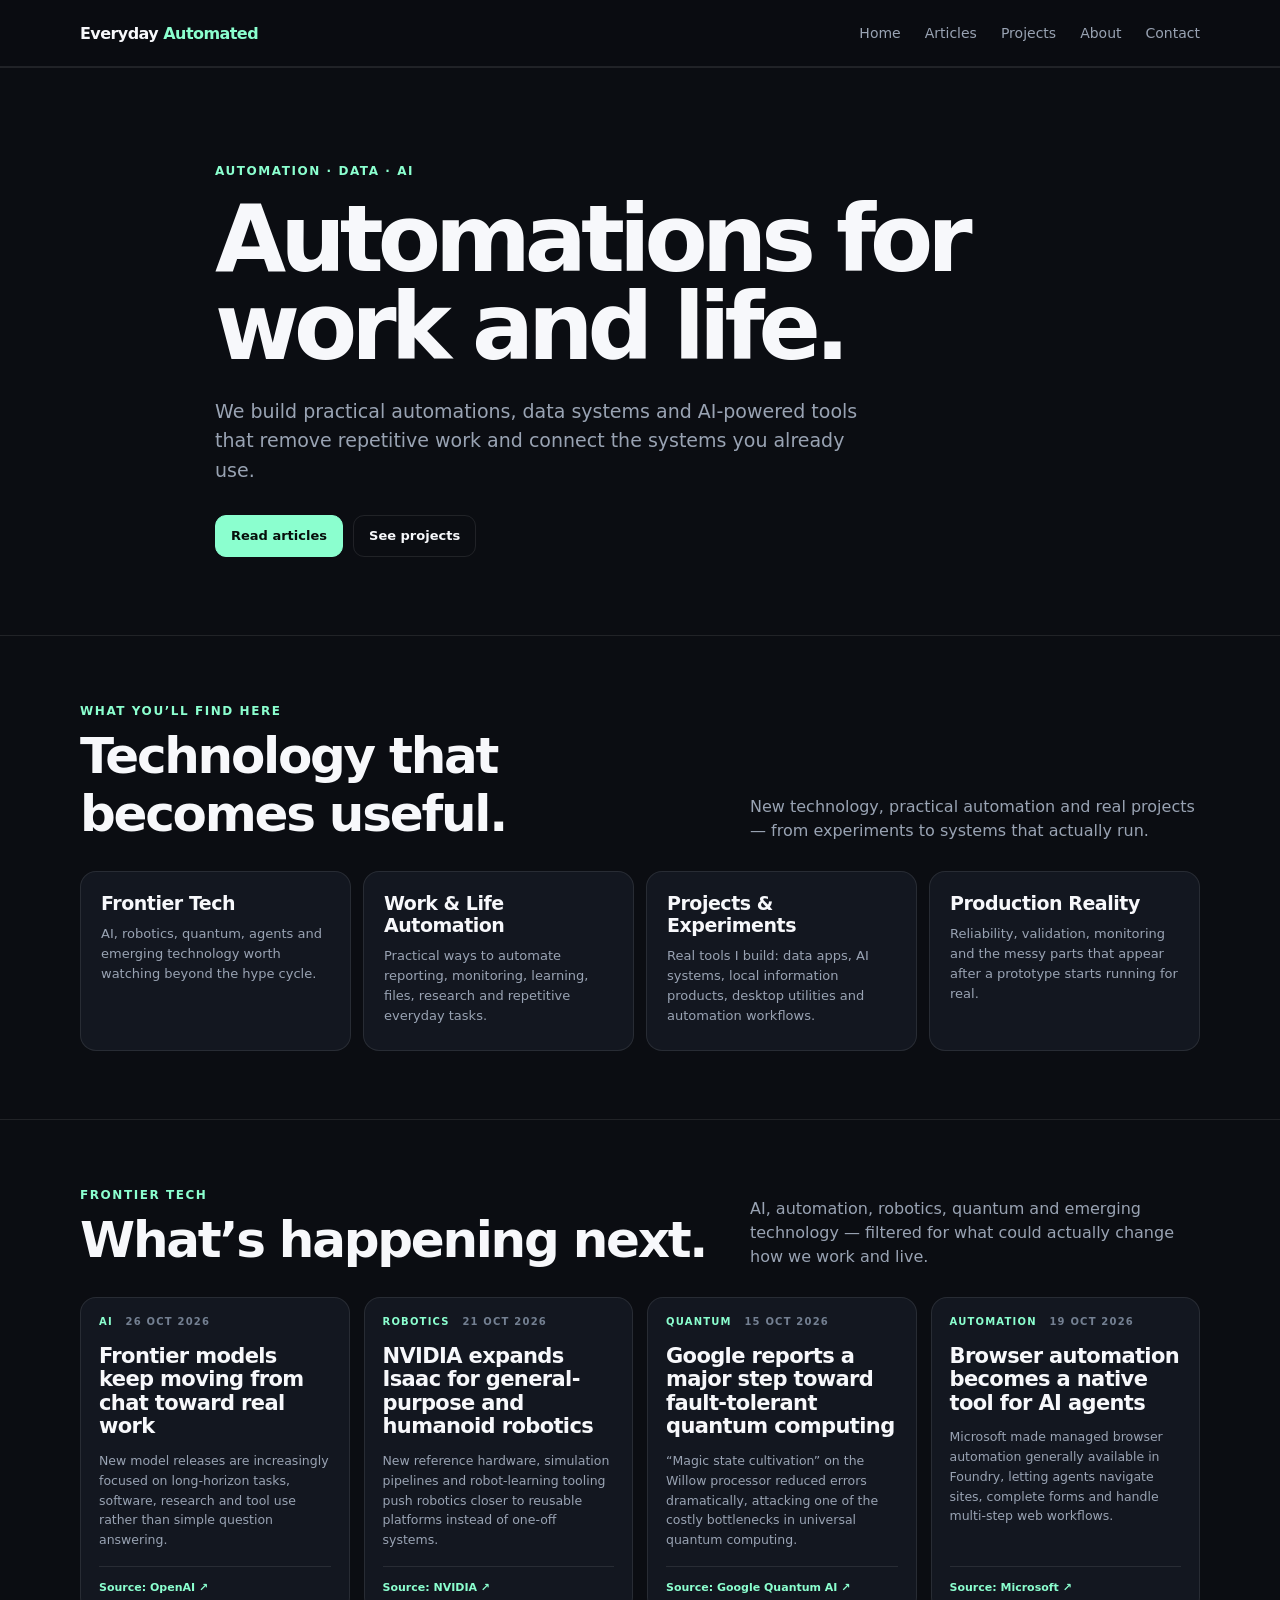
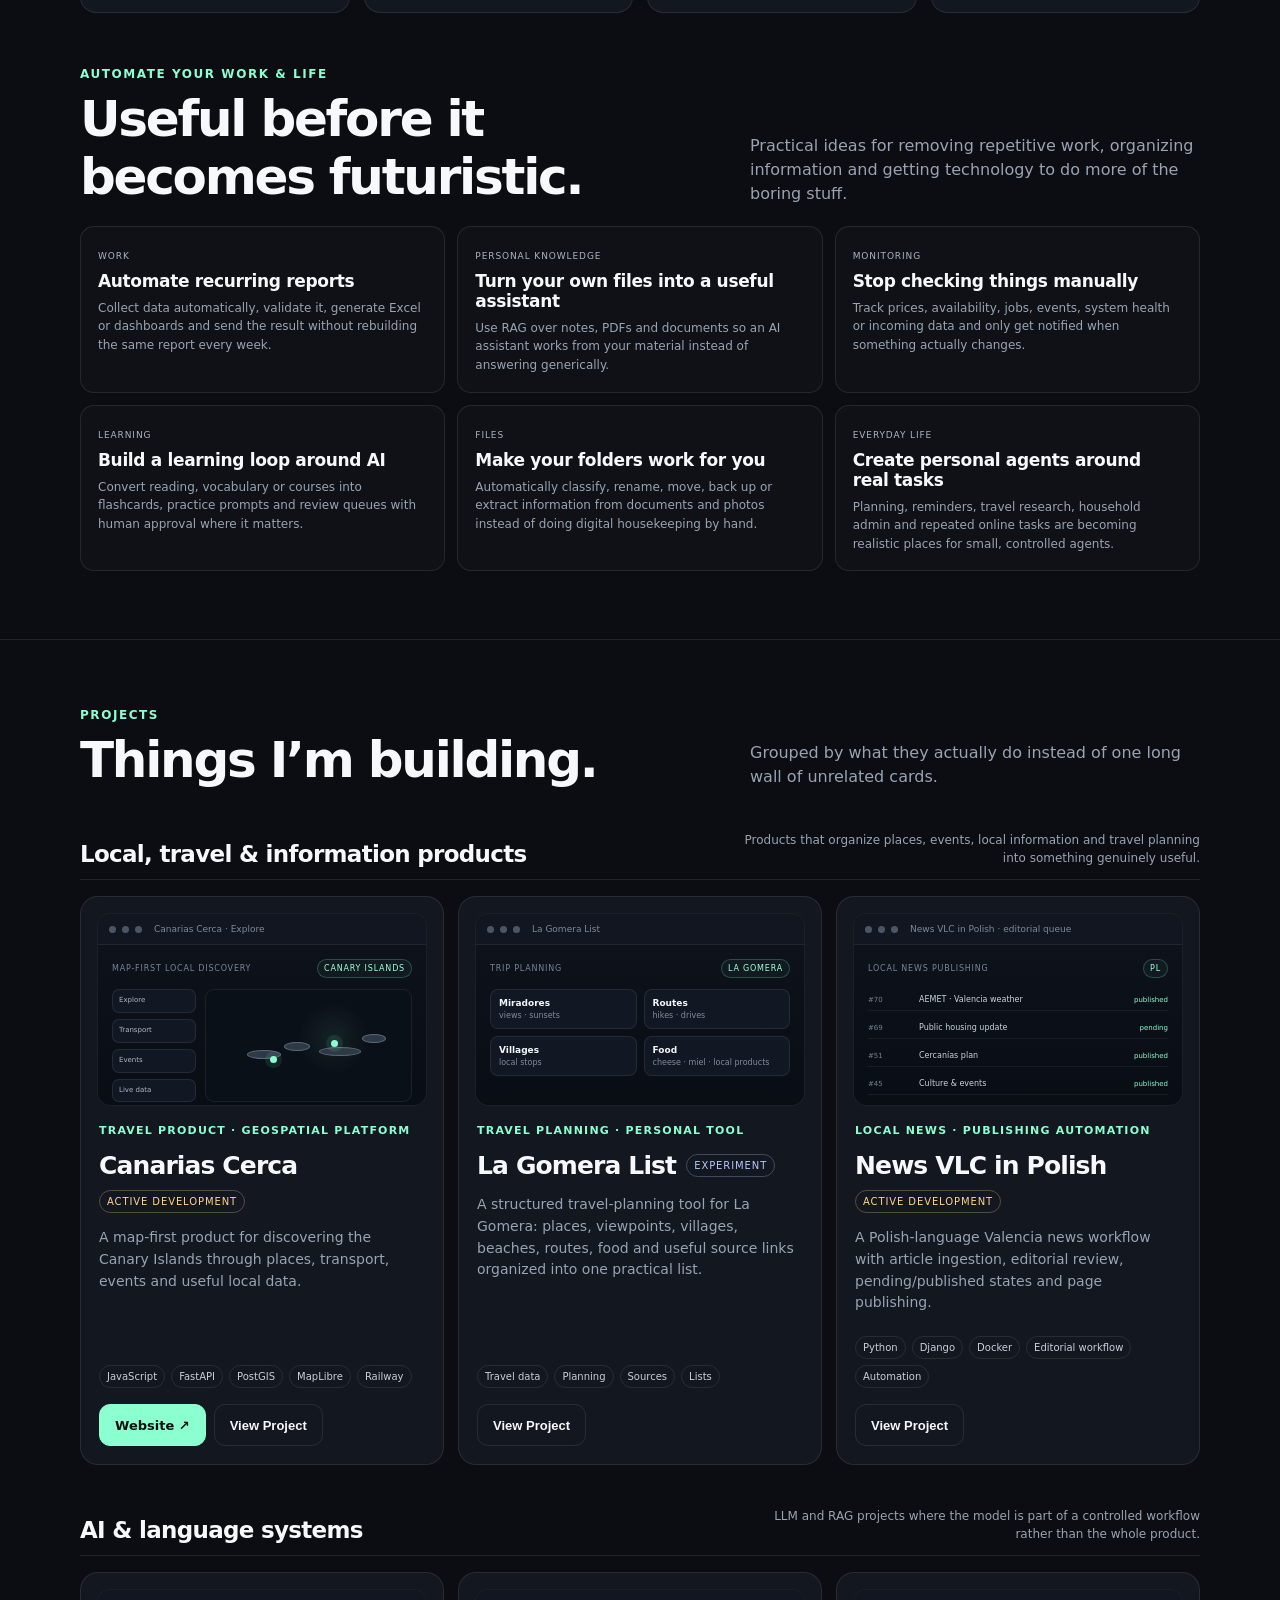
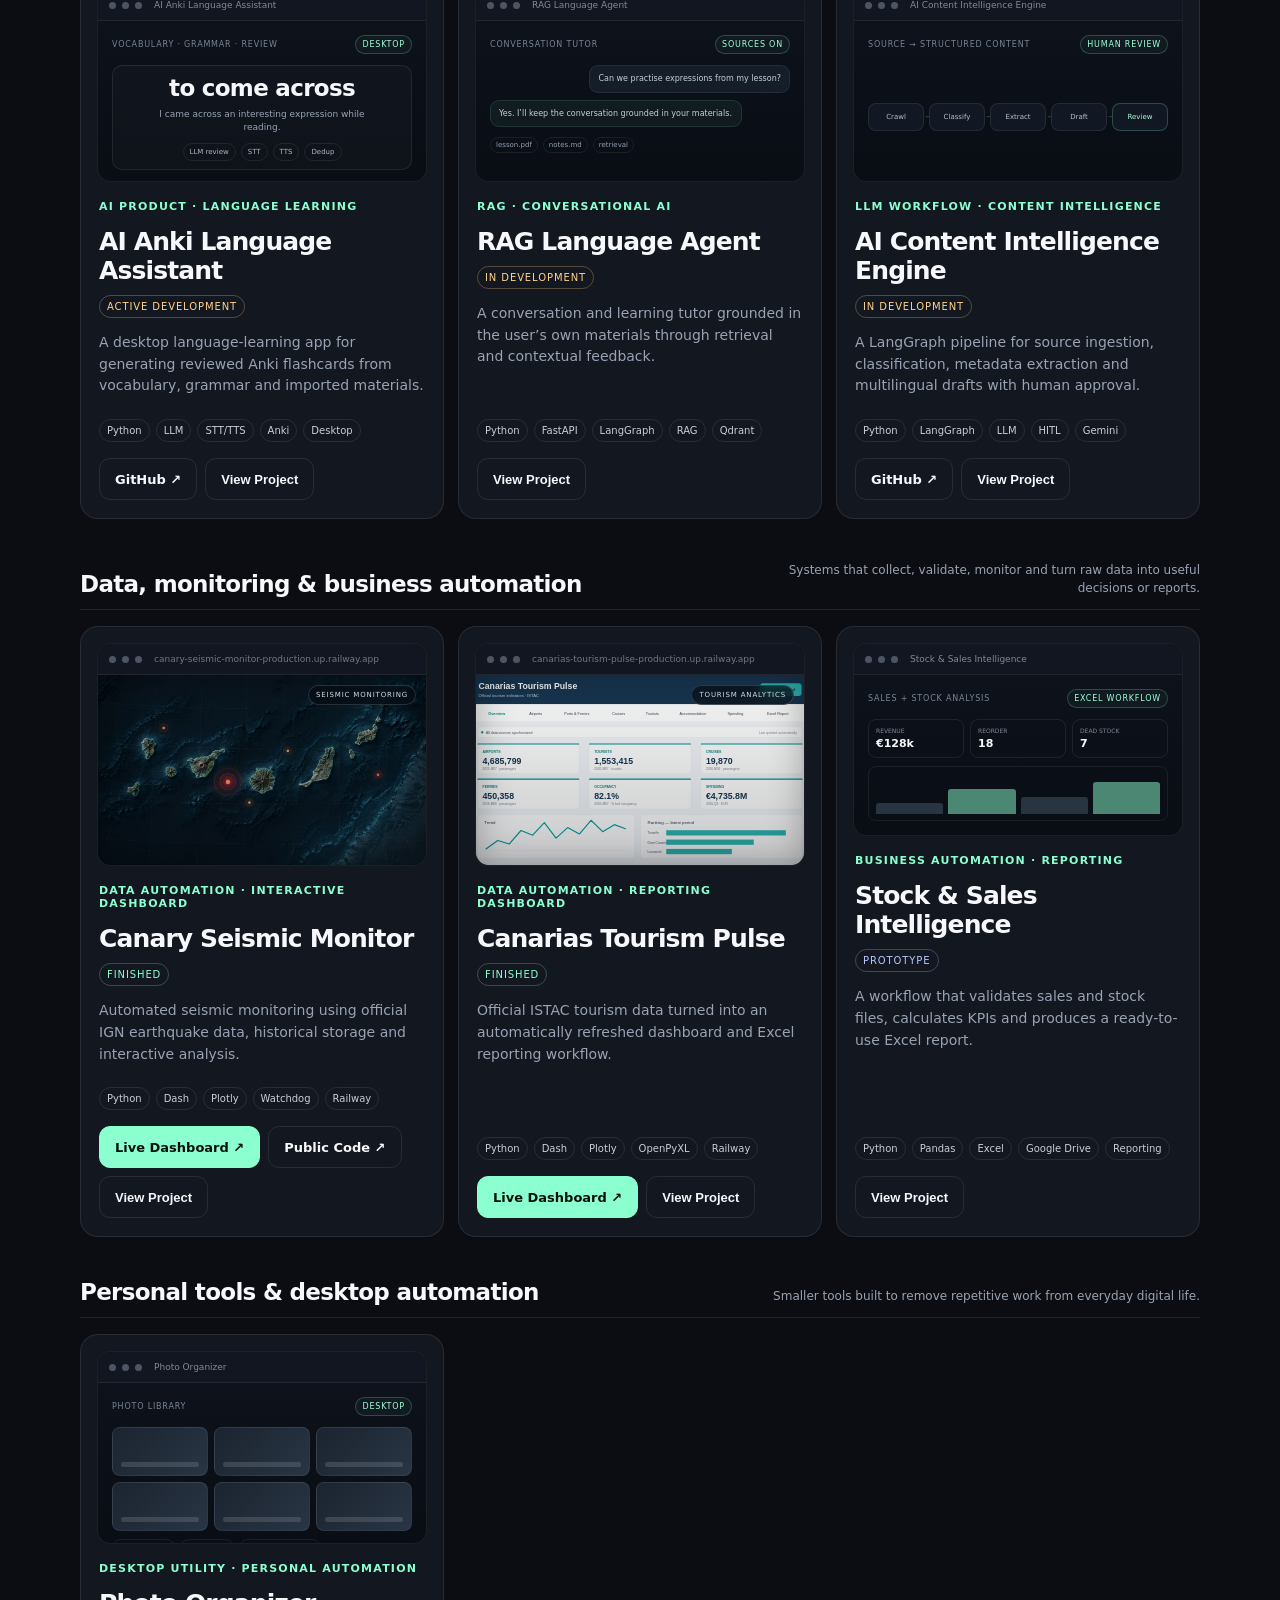
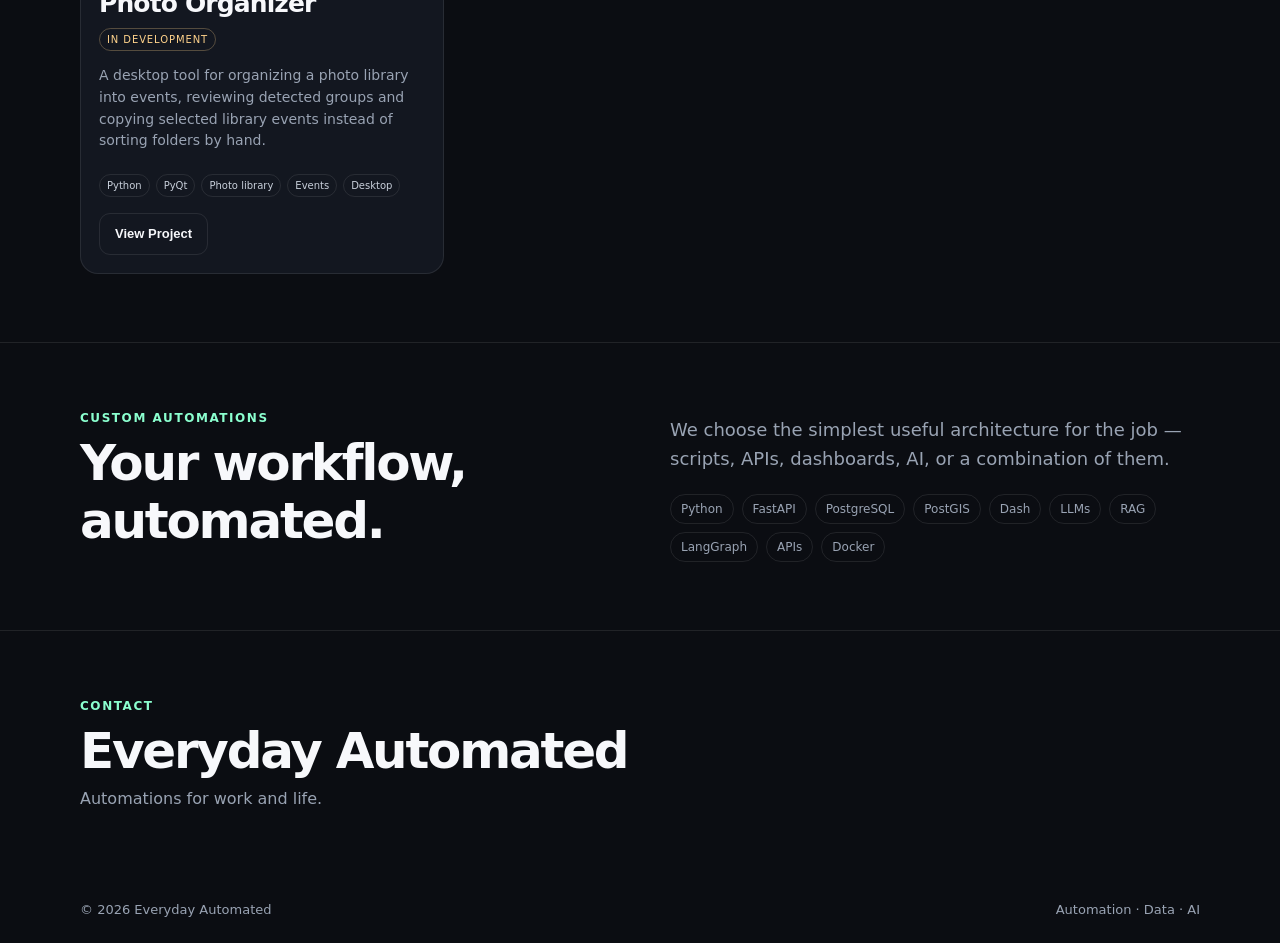
==== commit 97afdfd3: "Turn portfolio into multi-page website structure" ====
--- a/index.html
+++ b/index.html
@@ -104,13 +104,13 @@
 <body>
 <header>
   <div class="wrap nav">
-    <a class="brand" href="#home">Everyday <span>Automated</span></a>
+    <a class="brand" href="/">Everyday <span>Automated</span></a>
     <nav>
-      <a href="#what">What we do</a>
-      <a href="#notes">Notes</a>
-      <a href="#projects">Projects</a>
-      <a href="#custom">Custom</a>
-      <a href="#contact">Contact</a>
+      <a href="/">Home</a>
+      <a href="/articles/">Articles</a>
+      <a href="/projects/">Projects</a>
+      <a href="/about/">About</a>
+      <a href="/contact/">Contact</a>
     </nav>
   </div>
 </header>
@@ -121,7 +121,7 @@
       <div class="eyebrow">Automation · Data · AI</div>
       <h1>Automations for<br>work and life.</h1>
       <p>We build practical automations, data systems and AI-powered tools that remove repetitive work and connect the systems you already use.</p>
-      <div class="buttons"><a class="btn primary" href="#what">What we do</a><a class="btn" href="#projects">See projects</a></div>
+      <div class="buttons"><a class="btn primary" href="/articles/">Read articles</a><a class="btn" href="/projects/">See projects</a></div>
     </div>
   </section>
 
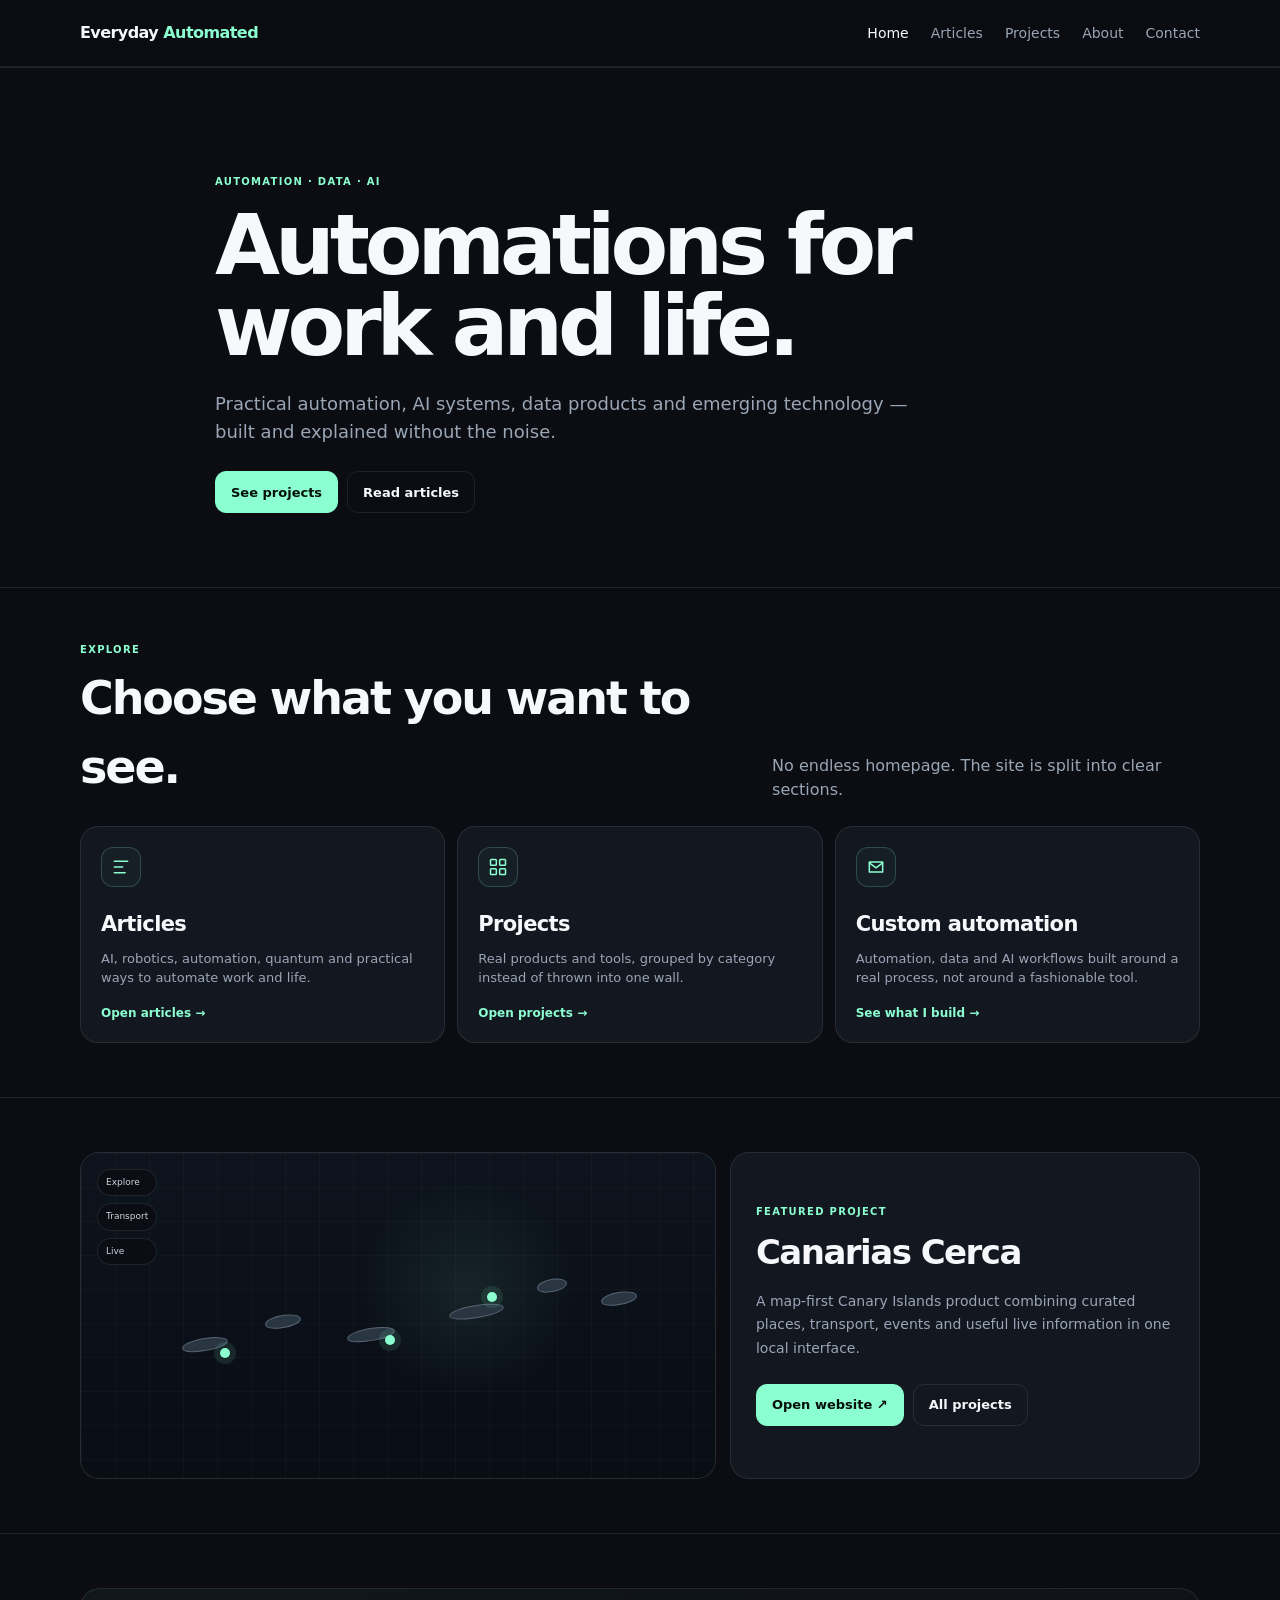
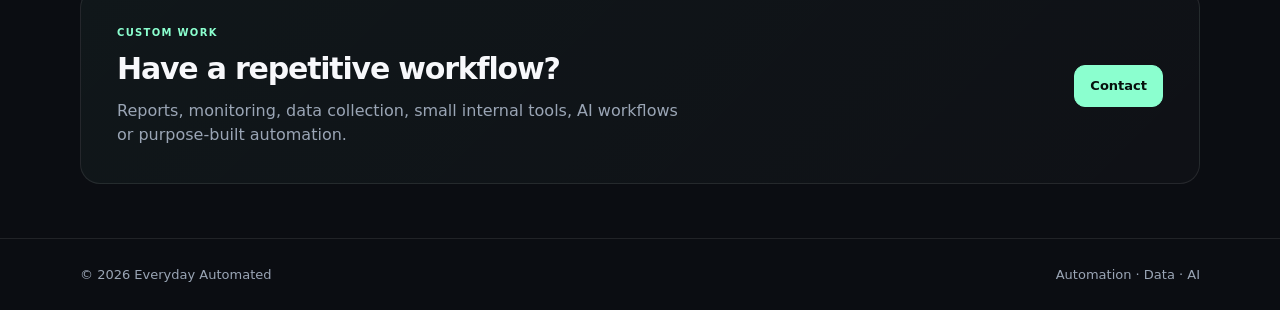
==== commit ac5ab9e8: "Shorten homepage and restore visual navigation" ====
--- a/index.html
+++ b/index.html
@@ -1,598 +1,112 @@
 <!DOCTYPE html>
 <html lang="en">
 <head>
-  <meta charset="UTF-8" />
-  <meta name="viewport" content="width=device-width, initial-scale=1.0" />
-  <meta name="description" content="Everyday Automated — automations, data tools and AI systems for work and life." />
+  <meta charset="UTF-8">
+  <meta name="viewport" content="width=device-width,initial-scale=1">
+  <meta name="description" content="Everyday Automated — practical automation, AI, data systems and useful technology for work and life.">
   <title>Everyday Automated</title>
-  <style>
-    :root{
-      --bg:#0b0d12;--surface:#131720;--surface2:#171c27;--text:#f7f8fb;
-      --muted:#99a3b3;--line:rgba(255,255,255,.09);--accent:#8bffcf;--max:1120px;
-    }
-    *{box-sizing:border-box}html{scroll-behavior:smooth}
-    body{margin:0;font-family:Inter,ui-sans-serif,system-ui,-apple-system,"Segoe UI",sans-serif;background:var(--bg);color:var(--text)}
-    a{color:inherit;text-decoration:none}.wrap{width:min(calc(100% - 40px),var(--max));margin:auto}
-    header{position:sticky;top:0;z-index:20;background:rgba(11,13,18,.86);backdrop-filter:blur(14px);border-bottom:1px solid var(--line)}
-    .nav{height:66px;display:flex;align-items:center;justify-content:space-between}.brand{font-weight:850;letter-spacing:-.035em}.brand span{color:var(--accent)}
-    nav{display:flex;gap:24px}nav a{font-size:14px;color:var(--muted)}nav a:hover{color:var(--text)}
-    .hero{padding:96px 0 78px}.hero-inner{max-width:850px}.eyebrow,.label{font-size:12px;color:var(--accent);font-weight:800;text-transform:uppercase;letter-spacing:.13em}
-    .eyebrow{margin-bottom:18px}h1{font-size:clamp(52px,8vw,92px);line-height:.96;letter-spacing:-.065em;margin:0 0 24px}.hero p{max-width:660px;color:var(--muted);font-size:19px;line-height:1.55;margin:0 0 30px}
-    .buttons{display:flex;gap:10px;flex-wrap:wrap}.btn{display:inline-flex;align-items:center;justify-content:center;min-height:42px;padding:0 15px;border:1px solid var(--line);border-radius:11px;font-weight:750;font-size:13px;transition:.18s ease}.btn:hover{border-color:rgba(255,255,255,.22);transform:translateY(-1px)}.primary{background:var(--accent);color:#07100c;border-color:var(--accent)}
-    section{padding:68px 0;border-top:1px solid var(--line)}.section-head{display:flex;justify-content:space-between;align-items:end;gap:24px;margin-bottom:28px}.label{margin-bottom:9px}h2{font-size:clamp(32px,5vw,50px);letter-spacing:-.045em;margin:0}.section-head p{max-width:450px;color:var(--muted);margin:0;line-height:1.5}
-
-    .capabilities{display:grid;grid-template-columns:repeat(5,1fr);gap:12px}.capability{border:1px solid var(--line);border-radius:16px;background:var(--surface);padding:20px;min-height:210px}.capability h3{font-size:19px;letter-spacing:-.025em;margin:0 0 10px}.capability p{font-size:13px;color:var(--muted);line-height:1.5;margin:0 0 16px}.mini{display:grid;gap:7px}.mini span{font-size:12px;color:#d2d7df}.mini span::before{content:"→";color:var(--accent);margin-right:7px}
-
-    .projects-grid{display:grid;grid-template-columns:repeat(2,minmax(0,1fr));gap:14px}.project-card{border:1px solid var(--line);border-radius:18px;background:var(--surface);padding:18px;display:flex;flex-direction:column;min-height:310px;overflow:hidden}.project-card:hover{border-color:rgba(139,255,207,.25)}.project-category{font-size:11px;text-transform:uppercase;letter-spacing:.11em;color:var(--accent);font-weight:800;margin-bottom:14px}.project-title-row{display:flex;align-items:center;gap:10px;flex-wrap:wrap}.project-card h3{font-size:25px;letter-spacing:-.035em;margin:0}.state{font-size:10px;text-transform:uppercase;letter-spacing:.09em;color:var(--accent);border:1px solid rgba(139,255,207,.25);border-radius:999px;padding:5px 7px}.project-copy{font-size:14px;color:var(--muted);line-height:1.55;margin:14px 0 16px}.stack{display:flex;flex-wrap:wrap;gap:6px;margin-top:auto;padding-top:6px}.stack span{border:1px solid var(--line);border-radius:999px;padding:5px 7px;font-size:10px;color:#c8cfda}.project-actions{display:flex;gap:8px;flex-wrap:wrap;margin-top:16px}.btn.disabled{opacity:.4;pointer-events:none}.view-project{cursor:pointer;background:transparent;color:var(--text)}
-    .project-preview{margin:-2px -2px 18px;border:1px solid rgba(255,255,255,.08);border-radius:14px;overflow:hidden;background:#090d14}.browser-bar{height:31px;display:flex;align-items:center;gap:6px;padding:0 11px;border-bottom:1px solid rgba(255,255,255,.07);background:#111620}.browser-dot{width:7px;height:7px;border-radius:50%;background:#4d5564}.browser-url{margin-left:6px;font-size:9px;color:#6f7888;white-space:nowrap;overflow:hidden;text-overflow:ellipsis}.seismic-ui,.tourism-ui{position:relative;height:190px;overflow:hidden;background:#080c12}.seismic-cover,.tourism-cover{display:block;width:100%;height:100%;object-fit:cover}.seismic-cover{object-position:center}.tourism-cover{object-position:center top}.seismic-ui::after,.tourism-ui::after{content:"";position:absolute;inset:0;pointer-events:none;background:linear-gradient(180deg,rgba(5,9,15,.04),rgba(5,9,15,.22));box-shadow:inset 0 0 36px rgba(0,0,0,.3)}.preview-label{position:absolute;z-index:1;right:10px;top:10px;font-size:7px;letter-spacing:.12em;text-transform:uppercase;color:#d4dde7;background:rgba(7,12,19,.7);border:1px solid rgba(255,255,255,.14);padding:5px 7px;border-radius:999px;backdrop-filter:blur(7px)}.architecture-line{margin:2px 0 16px;padding:10px 11px;border:1px solid var(--line);border-radius:10px;background:rgba(255,255,255,.02);font-size:11px;color:#c8cfda;line-height:1.45}.architecture-line strong{color:var(--text)}
-    .modal{position:fixed;inset:0;z-index:100;display:none;align-items:center;justify-content:center;padding:24px;background:rgba(4,6,10,.78);backdrop-filter:blur(8px)}.modal.open{display:flex}.modal-card{width:min(820px,100%);max-height:86vh;overflow:auto;border:1px solid var(--line);border-radius:20px;background:var(--surface);padding:26px}.modal-head{display:flex;justify-content:space-between;gap:20px;align-items:flex-start;margin-bottom:18px}.modal-head h3{font-size:30px;letter-spacing:-.04em;margin:4px 0 0}.close{border:1px solid var(--line);background:transparent;color:var(--text);width:38px;height:38px;border-radius:10px;font-size:20px;cursor:pointer}.detail-grid{display:grid;grid-template-columns:1fr 1fr;gap:22px;margin-top:22px}.detail-block{border-top:1px solid var(--line);padding-top:16px}.detail-block h4{font-size:13px;margin:0 0 10px}.detail-block p,.detail-block li{font-size:13px;color:var(--muted);line-height:1.55}.detail-block ul{margin:0;padding-left:18px;display:grid;gap:6px}.checks{display:grid;gap:10px}.check{font-size:13px;color:var(--muted);line-height:1.45}.check::before{content:"✓";color:var(--accent);font-weight:900;margin-right:8px}
-
-    .custom{display:grid;grid-template-columns:1fr 1fr;gap:60px;align-items:start}.custom p{font-size:18px;color:var(--muted);line-height:1.6;margin:5px 0 0}.tech{display:flex;flex-wrap:wrap;gap:8px;margin-top:20px}.tech span{border:1px solid var(--line);border-radius:999px;padding:7px 10px;font-size:12px;color:var(--muted)}
-    .contact{display:flex;align-items:center;justify-content:space-between;gap:28px}.contact p{color:var(--muted);margin:9px 0 0}footer{padding:26px 0;color:var(--muted);font-size:13px}.footer{display:flex;justify-content:space-between;gap:20px}
-    @media(max-width:1000px){.capabilities{grid-template-columns:repeat(2,1fr)}.projects-grid{grid-template-columns:1fr}}
-    @media(max-width:680px){.seismic-ui,.tourism-ui{height:175px}nav{display:none}.hero{padding:74px 0 58px}.section-head,.contact{align-items:flex-start;flex-direction:column}.capabilities,.custom{grid-template-columns:1fr}.custom{gap:22px}.footer{flex-direction:column;gap:5px}.project-card h3{font-size:23px}.detail-grid{grid-template-columns:1fr}.modal{padding:12px}.modal-card{padding:20px}}
-  
-    /* PROJECT EXPANSION */
-    .projects-grid{grid-template-columns:repeat(3,minmax(0,1fr));gap:14px}
-    .project-card{min-height:430px}
-    .state.active{color:#ffd38b;border-color:rgba(255,211,139,.28)}
-    .state.prototype{color:#b8c7ff;border-color:rgba(184,199,255,.28)}
-    .project-preview.compact .browser-url{color:#7f8998}
-    .mock-ui{height:160px;position:relative;overflow:hidden;background:linear-gradient(180deg,#0d121b,#090d14);padding:14px}
-    .mock-top{display:flex;justify-content:space-between;align-items:center;margin-bottom:11px;font-size:8px;text-transform:uppercase;letter-spacing:.1em;color:#798495}
-    .mock-pill{border:1px solid rgba(139,255,207,.22);color:#9fffd7;border-radius:999px;padding:4px 6px;background:rgba(139,255,207,.04)}
-    .mock-panel{border:1px solid rgba(255,255,255,.08);border-radius:10px;background:rgba(255,255,255,.025);padding:10px}
-    .mock-line{height:6px;border-radius:999px;background:#27303d;margin:6px 0}.mock-line.short{width:42%}.mock-line.mid{width:67%}.mock-line.accent{background:rgba(139,255,207,.35)}
-    .map-mock{display:grid;grid-template-columns:84px 1fr;gap:9px;height:113px}.map-side{display:grid;gap:6px}.map-tile{border:1px solid rgba(255,255,255,.08);border-radius:7px;padding:6px;font-size:7px;color:#aeb7c4;background:#121823}.map-canvas{position:relative;border:1px solid rgba(255,255,255,.07);border-radius:9px;background:radial-gradient(circle at 62% 43%,rgba(139,255,207,.08),transparent 25%),#0a1017}.island{position:absolute;height:9px;background:#2d3945;border:1px solid #596777;border-radius:60%}.island.i1{width:34px;left:20%;top:54%}.island.i2{width:26px;left:38%;top:47%}.island.i3{width:42px;left:55%;top:51%}.island.i4{width:24px;left:76%;top:39%}.map-pin{position:absolute;width:7px;height:7px;border-radius:50%;background:var(--accent);box-shadow:0 0 0 5px rgba(139,255,207,.09)}.map-pin.p1{left:61%;top:45%}.map-pin.p2{left:31%;top:59%}
-    .anki-card{height:105px;display:flex;flex-direction:column;justify-content:center;align-items:center;text-align:center}.anki-word{font-size:23px;font-weight:800;letter-spacing:-.03em}.anki-example{font-size:9px;color:#99a3b3;margin-top:7px;max-width:86%;line-height:1.45}.anki-tools{display:flex;gap:5px;justify-content:center;margin-top:9px}.anki-tools span{font-size:7px;border:1px solid rgba(255,255,255,.08);border-radius:999px;padding:4px 6px;color:#aeb7c4}
-    .chat-mock{display:grid;gap:7px}.bubble{max-width:84%;font-size:8px;line-height:1.45;padding:7px 8px;border-radius:9px;border:1px solid rgba(255,255,255,.07);color:#c6ced8}.bubble.user{margin-left:auto;background:#151d29}.bubble.ai{background:rgba(139,255,207,.05);border-color:rgba(139,255,207,.12)}.sources{display:flex;gap:5px;flex-wrap:wrap;margin-top:3px}.sources span{font-size:7px;color:#92a0b1;border:1px solid rgba(255,255,255,.07);border-radius:999px;padding:3px 5px}
-    .pipeline{display:grid;grid-template-columns:repeat(5,1fr);gap:5px;align-items:center;height:103px}.node{text-align:center;font-size:7px;color:#b8c1cc;padding:9px 3px;border-radius:8px;border:1px solid rgba(255,255,255,.08);background:#121823;position:relative}.node:not(:last-child)::after{content:"→";position:absolute;right:-8px;top:50%;transform:translateY(-50%);color:#536071}.node.review{border-color:rgba(139,255,207,.22);color:#aefbdd}
-    .sales-kpis{display:grid;grid-template-columns:repeat(3,1fr);gap:6px;margin-bottom:8px}.sales-kpi{border:1px solid rgba(255,255,255,.08);border-radius:8px;padding:7px}.sales-kpi span{display:block;font-size:6px;color:#7f8998;text-transform:uppercase}.sales-kpi strong{display:block;margin-top:3px;font-size:11px}.bars{height:55px;display:flex;align-items:end;gap:5px;padding:6px 7px;border:1px solid rgba(255,255,255,.07);border-radius:8px}.bar{flex:1;background:#293441;border-radius:3px 3px 0 0}.bar.hot{background:rgba(139,255,207,.5)}
-    .project-note{font-size:10px;color:#7d8898;margin-top:10px}
-    @media(max-width:1050px){.projects-grid{grid-template-columns:repeat(2,minmax(0,1fr))}}
-    @media(max-width:680px){.projects-grid{grid-template-columns:1fr}.project-card{min-height:auto}.mock-ui{height:155px}}
-
-  
-    /* NOTES / EDITORIAL */
-    .notes-grid{display:grid;grid-template-columns:repeat(3,minmax(0,1fr));gap:14px}
-    .note-card{border:1px solid var(--line);border-radius:16px;background:var(--surface);padding:20px;min-height:230px;display:flex;flex-direction:column}
-    .note-card:hover{border-color:rgba(139,255,207,.25)}
-    .note-meta{font-size:10px;text-transform:uppercase;letter-spacing:.1em;color:var(--accent);font-weight:800;margin-bottom:18px}
-    .note-card h3{font-size:22px;line-height:1.1;letter-spacing:-.03em;margin:0 0 12px}
-    .note-card p{font-size:13px;color:var(--muted);line-height:1.6;margin:0 0 16px}
-    .note-foot{margin-top:auto;padding-top:14px;border-top:1px solid var(--line);font-size:11px;color:#9fa9b7}
-    @media(max-width:1000px){.notes-grid{grid-template-columns:1fr}}
-
-  
-    /* FRONTIER + PRACTICAL */
-    .frontier-grid{display:grid;grid-template-columns:repeat(4,minmax(0,1fr));gap:14px}
-    .frontier-card{border:1px solid var(--line);border-radius:16px;background:var(--surface);padding:18px;display:flex;flex-direction:column;min-height:280px}
-    .frontier-card:hover{border-color:rgba(139,255,207,.28);transform:translateY(-1px)}
-    .frontier-kicker{font-size:10px;text-transform:uppercase;letter-spacing:.12em;color:var(--accent);font-weight:800;margin-bottom:18px}
-    .frontier-date{font-size:10px;color:#748092;margin-left:8px}
-    .frontier-card h3{font-size:21px;line-height:1.12;letter-spacing:-.03em;margin:0 0 12px}
-    .frontier-card p{font-size:12.5px;line-height:1.58;color:var(--muted);margin:0 0 16px}
-    .frontier-link{margin-top:auto;padding-top:14px;border-top:1px solid var(--line);font-size:11px;color:var(--accent);font-weight:800}
-    .practical-grid{display:grid;grid-template-columns:repeat(3,minmax(0,1fr));gap:12px;margin-top:18px}
-    .practical-card{border:1px solid var(--line);border-radius:14px;padding:17px;background:rgba(255,255,255,.018)}
-    .practical-card h3{font-size:17px;margin:0 0 8px;letter-spacing:-.02em}
-    .practical-card p{font-size:12px;color:var(--muted);line-height:1.55;margin:0}
-    .practical-card .mini-tag{display:inline-block;margin-bottom:10px;font-size:9px;text-transform:uppercase;letter-spacing:.1em;color:#a9b4c2}
-    @media(max-width:1050px){.frontier-grid{grid-template-columns:repeat(2,minmax(0,1fr))}}
-    @media(max-width:760px){.frontier-grid,.practical-grid{grid-template-columns:1fr}}
-
-  
-    /* REAL SITE STRUCTURE + PROJECT GROUPS */
-    .site-pillars{display:grid;grid-template-columns:repeat(4,1fr);gap:12px}
-    .site-pillar{border:1px solid var(--line);border-radius:16px;background:var(--surface);padding:20px;min-height:180px}
-    .site-pillar h3{font-size:19px;margin:0 0 10px;letter-spacing:-.025em}
-    .site-pillar p{font-size:13px;color:var(--muted);line-height:1.55;margin:0}
-    .project-group{margin-top:42px}
-    .project-group:first-of-type{margin-top:0}
-    .project-group-head{display:flex;justify-content:space-between;gap:20px;align-items:end;margin-bottom:16px;padding-bottom:12px;border-bottom:1px solid var(--line)}
-    .project-group-head h3{font-size:23px;letter-spacing:-.03em;margin:0}
-    .project-group-head p{font-size:12px;color:var(--muted);margin:0;max-width:460px;text-align:right;line-height:1.5}
-    .photo-ui,.gomera-ui,.vlc-ui{height:160px;padding:14px;background:linear-gradient(180deg,#0d121b,#090d14)}
-    .photo-grid{display:grid;grid-template-columns:repeat(3,1fr);gap:6px;height:104px}.photo-tile{border-radius:8px;border:1px solid rgba(255,255,255,.08);background:linear-gradient(135deg,#1b2430,#293544);position:relative;overflow:hidden}.photo-tile::after{content:"";position:absolute;inset:auto 8px 8px;height:5px;border-radius:999px;background:rgba(255,255,255,.13)}.photo-tools{display:flex;gap:5px;margin-top:8px}.photo-tools span{font-size:7px;border:1px solid rgba(255,255,255,.08);border-radius:999px;padding:4px 6px;color:#aeb7c4}
-    .gomera-list{display:grid;grid-template-columns:1fr 1fr;gap:7px}.gomera-item{border:1px solid rgba(255,255,255,.08);border-radius:8px;padding:8px;font-size:8px;color:#b8c2cf;background:#121823}.gomera-item strong{display:block;color:#f4f6f8;margin-bottom:3px;font-size:9px}.gomera-item span{color:#7f8a99}
-    .vlc-list{display:grid;gap:6px}.vlc-row{display:grid;grid-template-columns:44px 1fr 54px;gap:7px;align-items:center;border-bottom:1px solid rgba(255,255,255,.06);padding:6px 0}.vlc-id{font-size:7px;color:#768292}.vlc-title{font-size:8px;color:#cbd3dd}.vlc-status{font-size:7px;text-align:right;color:var(--accent)}
-    @media(max-width:1000px){.site-pillars{grid-template-columns:repeat(2,1fr)}}
-    @media(max-width:680px){.site-pillars{grid-template-columns:1fr}.project-group-head{align-items:flex-start;flex-direction:column}.project-group-head p{text-align:left}}
-
-  </style>
+  <link rel="stylesheet" href="/site.css">
 </head>
 <body>
-<header>
-  <div class="wrap nav">
-    <a class="brand" href="/">Everyday <span>Automated</span></a>
-    <nav>
-      <a href="/">Home</a>
-      <a href="/articles/">Articles</a>
-      <a href="/projects/">Projects</a>
-      <a href="/about/">About</a>
-      <a href="/contact/">Contact</a>
-    </nav>
-  </div>
-</header>
+<header><div class="wrap nav">
+  <a class="brand" href="/">Everyday <span>Automated</span></a>
+  <nav>
+    <a class="active" href="/">Home</a>
+    <a href="/articles/">Articles</a>
+    <a href="/projects/">Projects</a>
+    <a href="/about/">About</a>
+    <a href="/contact/">Contact</a>
+  </nav>
+</div></header>
 
 <main>
-  <section class="hero" id="home">
-    <div class="wrap hero-inner">
-      <div class="eyebrow">Automation · Data · AI</div>
-      <h1>Automations for<br>work and life.</h1>
-      <p>We build practical automations, data systems and AI-powered tools that remove repetitive work and connect the systems you already use.</p>
-      <div class="buttons"><a class="btn primary" href="/articles/">Read articles</a><a class="btn" href="/projects/">See projects</a></div>
+<section class="hero">
+  <div class="wrap hero-inner">
+    <div class="eyebrow">Automation · Data · AI</div>
+    <h1>Automations for<br>work and life.</h1>
+    <p>Practical automation, AI systems, data products and emerging technology — built and explained without the noise.</p>
+    <div class="btns">
+      <a class="btn primary" href="/projects/">See projects</a>
+      <a class="btn" href="/articles/">Read articles</a>
     </div>
-  </section>
+  </div>
+</section>
 
+<section>
+  <div class="wrap">
+    <div class="section-head">
+      <div><div class="label">Explore</div><h2>Choose what you want to see.</h2></div>
+      <p>No endless homepage. The site is split into clear sections.</p>
+    </div>
 
-  <section id="what">
-    <div class="wrap">
-      <div class="section-head">
-        <div><div class="label">What you’ll find here</div><h2>Technology that becomes useful.</h2></div>
-        <p>New technology, practical automation and real projects — from experiments to systems that actually run.</p>
-      </div>
+    <div class="home-paths">
+      <a class="path-card" href="/articles/">
+        <div class="icon">
+          <svg viewBox="0 0 24 24"><path d="M4 5h16M4 12h10M4 19h13"/></svg>
+        </div>
+        <h3>Articles</h3>
+        <p>AI, robotics, automation, quantum and practical ways to automate work and life.</p>
+        <div class="path-link">Open articles →</div>
+      </a>
 
-      <div class="site-pillars">
-        <article class="site-pillar">
-          <h3>Frontier Tech</h3>
-          <p>AI, robotics, quantum, agents and emerging technology worth watching beyond the hype cycle.</p>
-        </article>
-        <article class="site-pillar">
-          <h3>Work & Life Automation</h3>
-          <p>Practical ways to automate reporting, monitoring, learning, files, research and repetitive everyday tasks.</p>
-        </article>
-        <article class="site-pillar">
-          <h3>Projects & Experiments</h3>
-          <p>Real tools I build: data apps, AI systems, local information products, desktop utilities and automation workflows.</p>
-        </article>
-        <article class="site-pillar">
-          <h3>Production Reality</h3>
-          <p>Reliability, validation, monitoring and the messy parts that appear after a prototype starts running for real.</p>
-        </article>
+      <a class="path-card" href="/projects/">
+        <div class="icon">
+          <svg viewBox="0 0 24 24"><rect x="3" y="3" width="7" height="7" rx="1"/><rect x="14" y="3" width="7" height="7" rx="1"/><rect x="3" y="14" width="7" height="7" rx="1"/><rect x="14" y="14" width="7" height="7" rx="1"/></svg>
+        </div>
+        <h3>Projects</h3>
+        <p>Real products and tools, grouped by category instead of thrown into one wall.</p>
+        <div class="path-link">Open projects →</div>
+      </a>
+
+      <a class="path-card" href="/contact/">
+        <div class="icon">
+          <svg viewBox="0 0 24 24"><path d="M4 6h16v12H4z"/><path d="m4 7 8 6 8-6"/></svg>
+        </div>
+        <h3>Custom automation</h3>
+        <p>Automation, data and AI workflows built around a real process, not around a fashionable tool.</p>
+        <div class="path-link">See what I build →</div>
+      </a>
+    </div>
+  </div>
+</section>
+
+<section>
+  <div class="wrap featured">
+    <div class="feature-panel">
+      <div class="map-preview" aria-label="Stylized Canary Islands project map preview">
+        <div class="map-grid"></div>
+        <span class="island i1"></span><span class="island i2"></span><span class="island i3"></span>
+        <span class="island i4"></span><span class="island i5"></span><span class="island i6"></span>
+        <span class="pin p1"></span><span class="pin p2"></span><span class="pin p3"></span>
+        <div class="map-ui"><span>Explore</span><span>Transport</span><span>Live</span></div>
       </div>
     </div>
-  </section>
-
-
-
-
-  <section id="notes">
-    <div class="wrap">
-      <div class="section-head">
-        <div><div class="label">Frontier tech</div><h2>What’s happening next.</h2></div>
-        <p>AI, automation, robotics, quantum and emerging technology — filtered for what could actually change how we work and live.</p>
-      </div>
-
-      <div class="frontier-grid">
-        <a class="frontier-card" href="https://openai.com/news/product-releases/" target="_blank" rel="noopener noreferrer">
-          <div class="frontier-kicker">AI <span class="frontier-date">26 Oct 2026</span></div>
-          <h3>Frontier models keep moving from chat toward real work</h3>
-          <p>New model releases are increasingly focused on long-horizon tasks, software, research and tool use rather than simple question answering.</p>
-          <div class="frontier-link">Source: OpenAI ↗</div>
-        </a>
-
-        <a class="frontier-card" href="https://investor.nvidia.com/news/press-release-details/2026/NVIDIA-Advances-Isaac-Platform-for-General-Purpose-Robotics-With-New-Reference-Humanoid-Frameworks-Simulation-Pipelines-and-Data/default.aspx" target="_blank" rel="noopener noreferrer">
-          <div class="frontier-kicker">Robotics <span class="frontier-date">21 Oct 2026</span></div>
-          <h3>NVIDIA expands Isaac for general-purpose and humanoid robotics</h3>
-          <p>New reference hardware, simulation pipelines and robot-learning tooling push robotics closer to reusable platforms instead of one-off systems.</p>
-          <div class="frontier-link">Source: NVIDIA ↗</div>
-        </a>
-
-        <a class="frontier-card" href="https://blog.google/innovation-and-ai/models-and-research/quantum-computing/magic-state-cultivation-quantum-computing/" target="_blank" rel="noopener noreferrer">
-          <div class="frontier-kicker">Quantum <span class="frontier-date">15 Oct 2026</span></div>
-          <h3>Google reports a major step toward fault-tolerant quantum computing</h3>
-          <p>“Magic state cultivation” on the Willow processor reduced errors dramatically, attacking one of the costly bottlenecks in universal quantum computing.</p>
-          <div class="frontier-link">Source: Google Quantum AI ↗</div>
-        </a>
-
-        <a class="frontier-card" href="https://devblogs.microsoft.com/foundry/browser-automation-tool-ga/" target="_blank" rel="noopener noreferrer">
-          <div class="frontier-kicker">Automation <span class="frontier-date">19 Oct 2026</span></div>
-          <h3>Browser automation becomes a native tool for AI agents</h3>
-          <p>Microsoft made managed browser automation generally available in Foundry, letting agents navigate sites, complete forms and handle multi-step web workflows.</p>
-          <div class="frontier-link">Source: Microsoft ↗</div>
-        </a>
-      </div>
-
-      <div class="section-head" style="margin-top:54px;margin-bottom:20px">
-        <div><div class="label">Automate your work & life</div><h2>Useful before it becomes futuristic.</h2></div>
-        <p>Practical ideas for removing repetitive work, organizing information and getting technology to do more of the boring stuff.</p>
-      </div>
-
-      <div class="practical-grid">
-        <article class="practical-card"><span class="mini-tag">Work</span><h3>Automate recurring reports</h3><p>Collect data automatically, validate it, generate Excel or dashboards and send the result without rebuilding the same report every week.</p></article>
-        <article class="practical-card"><span class="mini-tag">Personal knowledge</span><h3>Turn your own files into a useful assistant</h3><p>Use RAG over notes, PDFs and documents so an AI assistant works from your material instead of answering generically.</p></article>
-        <article class="practical-card"><span class="mini-tag">Monitoring</span><h3>Stop checking things manually</h3><p>Track prices, availability, jobs, events, system health or incoming data and only get notified when something actually changes.</p></article>
-        <article class="practical-card"><span class="mini-tag">Learning</span><h3>Build a learning loop around AI</h3><p>Convert reading, vocabulary or courses into flashcards, practice prompts and review queues with human approval where it matters.</p></article>
-        <article class="practical-card"><span class="mini-tag">Files</span><h3>Make your folders work for you</h3><p>Automatically classify, rename, move, back up or extract information from documents and photos instead of doing digital housekeeping by hand.</p></article>
-        <article class="practical-card"><span class="mini-tag">Everyday life</span><h3>Create personal agents around real tasks</h3><p>Planning, reminders, travel research, household admin and repeated online tasks are becoming realistic places for small, controlled agents.</p></article>
-      </div>
-    </div>
-  </section>
-
-
-  <section id="projects">
-    <div class="wrap">
-      <div class="section-head">
-        <div><div class="label">Projects</div><h2>Things I’m building.</h2></div>
-        <p>Grouped by what they actually do instead of one long wall of unrelated cards.</p>
-      </div>
-
-      <div class="project-group">
-        <div class="project-group-head">
-          <h3>Local, travel & information products</h3>
-          <p>Products that organize places, events, local information and travel planning into something genuinely useful.</p>
-        </div>
-        <div class="projects-grid">
-
-          <article class="project-card">
-            <div class="project-preview compact">
-              <div class="browser-bar"><span class="browser-dot"></span><span class="browser-dot"></span><span class="browser-dot"></span><span class="browser-url">Canarias Cerca · Explore</span></div>
-              <div class="mock-ui">
-                <div class="mock-top"><span>Map-first local discovery</span><span class="mock-pill">Canary Islands</span></div>
-                <div class="map-mock">
-                  <div class="map-side"><div class="map-tile">Explore</div><div class="map-tile">Transport</div><div class="map-tile">Events</div><div class="map-tile">Live data</div></div>
-                  <div class="map-canvas"><span class="island i1"></span><span class="island i2"></span><span class="island i3"></span><span class="island i4"></span><span class="map-pin p1"></span><span class="map-pin p2"></span></div>
-                </div>
-              </div>
-            </div>
-            <div class="project-category">Travel Product · Geospatial Platform</div>
-            <div class="project-title-row"><h3>Canarias Cerca</h3><span class="state active">Active development</span></div>
-            <p class="project-copy">A map-first product for discovering the Canary Islands through places, transport, events and useful local data.</p>
-            <div class="stack"><span>JavaScript</span><span>FastAPI</span><span>PostGIS</span><span>MapLibre</span><span>Railway</span></div>
-            <div class="project-actions"><a class="btn primary" href="https://www.canariascerca.es" target="_blank" rel="noopener noreferrer">Website ↗</a><button class="btn view-project" data-modal="canarias-modal">View Project</button></div>
-          </article>
-
-          <article class="project-card">
-            <div class="project-preview compact">
-              <div class="browser-bar"><span class="browser-dot"></span><span class="browser-dot"></span><span class="browser-dot"></span><span class="browser-url">La Gomera List</span></div>
-              <div class="gomera-ui">
-                <div class="mock-top"><span>Trip planning</span><span class="mock-pill">La Gomera</span></div>
-                <div class="gomera-list">
-                  <div class="gomera-item"><strong>Miradores</strong><span>views · sunsets</span></div>
-                  <div class="gomera-item"><strong>Routes</strong><span>hikes · drives</span></div>
-                  <div class="gomera-item"><strong>Villages</strong><span>local stops</span></div>
-                  <div class="gomera-item"><strong>Food</strong><span>cheese · miel · local products</span></div>
-                </div>
-              </div>
-            </div>
-            <div class="project-category">Travel Planning · Personal Tool</div>
-            <div class="project-title-row"><h3>La Gomera List</h3><span class="state prototype">Experiment</span></div>
-            <p class="project-copy">A structured travel-planning tool for La Gomera: places, viewpoints, villages, beaches, routes, food and useful source links organized into one practical list.</p>
-            <div class="stack"><span>Travel data</span><span>Planning</span><span>Sources</span><span>Lists</span></div>
-            <div class="project-actions"><button class="btn view-project" data-modal="gomera-modal">View Project</button></div>
-          </article>
-
-          <article class="project-card">
-            <div class="project-preview compact">
-              <div class="browser-bar"><span class="browser-dot"></span><span class="browser-dot"></span><span class="browser-dot"></span><span class="browser-url">News VLC in Polish · editorial queue</span></div>
-              <div class="vlc-ui">
-                <div class="mock-top"><span>Local news publishing</span><span class="mock-pill">PL</span></div>
-                <div class="vlc-list">
-                  <div class="vlc-row"><span class="vlc-id">#70</span><span class="vlc-title">AEMET · Valencia weather</span><span class="vlc-status">published</span></div>
-                  <div class="vlc-row"><span class="vlc-id">#69</span><span class="vlc-title">Public housing update</span><span class="vlc-status">pending</span></div>
-                  <div class="vlc-row"><span class="vlc-id">#51</span><span class="vlc-title">Cercanías plan</span><span class="vlc-status">published</span></div>
-                  <div class="vlc-row"><span class="vlc-id">#45</span><span class="vlc-title">Culture & events</span><span class="vlc-status">published</span></div>
-                </div>
-              </div>
-            </div>
-            <div class="project-category">Local News · Publishing Automation</div>
-            <div class="project-title-row"><h3>News VLC in Polish</h3><span class="state active">Active development</span></div>
-            <p class="project-copy">A Polish-language Valencia news workflow with article ingestion, editorial review, pending/published states and page publishing.</p>
-            <div class="stack"><span>Python</span><span>Django</span><span>Docker</span><span>Editorial workflow</span><span>Automation</span></div>
-            <div class="project-actions"><button class="btn view-project" data-modal="vlc-modal">View Project</button></div>
-          </article>
-        </div>
-      </div>
-
-      <div class="project-group">
-        <div class="project-group-head">
-          <h3>AI & language systems</h3>
-          <p>LLM and RAG projects where the model is part of a controlled workflow rather than the whole product.</p>
-        </div>
-        <div class="projects-grid">
-
-          <article class="project-card">
-            <div class="project-preview compact">
-              <div class="browser-bar"><span class="browser-dot"></span><span class="browser-dot"></span><span class="browser-dot"></span><span class="browser-url">AI Anki Language Assistant</span></div>
-              <div class="mock-ui">
-                <div class="mock-top"><span>Vocabulary · Grammar · Review</span><span class="mock-pill">Desktop</span></div>
-                <div class="mock-panel anki-card"><div class="anki-word">to come across</div><div class="anki-example">I came across an interesting expression while reading.</div><div class="anki-tools"><span>LLM review</span><span>STT</span><span>TTS</span><span>Dedup</span></div></div>
-              </div>
-            </div>
-            <div class="project-category">AI Product · Language Learning</div>
-            <div class="project-title-row"><h3>AI Anki Language Assistant</h3><span class="state active">Active development</span></div>
-            <p class="project-copy">A desktop language-learning app for generating reviewed Anki flashcards from vocabulary, grammar and imported materials.</p>
-            <div class="stack"><span>Python</span><span>LLM</span><span>STT/TTS</span><span>Anki</span><span>Desktop</span></div>
-            <div class="project-actions"><a class="btn" href="https://github.com/paulinap92/ai-anki-language-assistant" target="_blank" rel="noopener noreferrer">GitHub ↗</a><button class="btn view-project" data-modal="anki-modal">View Project</button></div>
-          </article>
-
-          <article class="project-card">
-            <div class="project-preview compact">
-              <div class="browser-bar"><span class="browser-dot"></span><span class="browser-dot"></span><span class="browser-dot"></span><span class="browser-url">RAG Language Agent</span></div>
-              <div class="mock-ui">
-                <div class="mock-top"><span>Conversation tutor</span><span class="mock-pill">Sources on</span></div>
-                <div class="chat-mock"><div class="bubble user">Can we practise expressions from my lesson?</div><div class="bubble ai">Yes. I’ll keep the conversation grounded in your materials.</div><div class="sources"><span>lesson.pdf</span><span>notes.md</span><span>retrieval</span></div></div>
-              </div>
-            </div>
-            <div class="project-category">RAG · Conversational AI</div>
-            <div class="project-title-row"><h3>RAG Language Agent</h3><span class="state active">In development</span></div>
-            <p class="project-copy">A conversation and learning tutor grounded in the user’s own materials through retrieval and contextual feedback.</p>
-            <div class="stack"><span>Python</span><span>FastAPI</span><span>LangGraph</span><span>RAG</span><span>Qdrant</span></div>
-            <div class="project-actions"><button class="btn view-project" data-modal="rag-modal">View Project</button></div>
-          </article>
-
-          <article class="project-card">
-            <div class="project-preview compact">
-              <div class="browser-bar"><span class="browser-dot"></span><span class="browser-dot"></span><span class="browser-dot"></span><span class="browser-url">AI Content Intelligence Engine</span></div>
-              <div class="mock-ui">
-                <div class="mock-top"><span>Source → structured content</span><span class="mock-pill">Human review</span></div>
-                <div class="pipeline"><div class="node">Crawl</div><div class="node">Classify</div><div class="node">Extract</div><div class="node">Draft</div><div class="node review">Review</div></div>
-              </div>
-            </div>
-            <div class="project-category">LLM Workflow · Content Intelligence</div>
-            <div class="project-title-row"><h3>AI Content Intelligence Engine</h3><span class="state active">In development</span></div>
-            <p class="project-copy">A LangGraph pipeline for source ingestion, classification, metadata extraction and multilingual drafts with human approval.</p>
-            <div class="stack"><span>Python</span><span>LangGraph</span><span>LLM</span><span>HITL</span><span>Gemini</span></div>
-            <div class="project-actions"><a class="btn" href="https://github.com/paulinap92/ai-content-ops-platform/tree/feature/database-social-studio" target="_blank" rel="noopener noreferrer">GitHub ↗</a><button class="btn view-project" data-modal="content-modal">View Project</button></div>
-          </article>
-        </div>
-      </div>
-
-      <div class="project-group">
-        <div class="project-group-head">
-          <h3>Data, monitoring & business automation</h3>
-          <p>Systems that collect, validate, monitor and turn raw data into useful decisions or reports.</p>
-        </div>
-        <div class="projects-grid">
-
-          <article class="project-card">
-            <div class="project-preview" aria-label="Preview of Canary Seismic Monitor">
-              <div class="browser-bar"><span class="browser-dot"></span><span class="browser-dot"></span><span class="browser-dot"></span><span class="browser-url">canary-seismic-monitor-production.up.railway.app</span></div>
-              <div class="seismic-ui"><img class="seismic-cover" src="assets/canary-seismic-portfolio-cover.webp" alt="Canary seismic monitoring map" /><div class="preview-label">Seismic monitoring</div></div>
-            </div>
-            <div class="project-category">Data Automation · Interactive Dashboard</div>
-            <div class="project-title-row"><h3>Canary Seismic Monitor</h3><span class="state">Finished</span></div>
-            <p class="project-copy">Automated seismic monitoring using official IGN earthquake data, historical storage and interactive analysis.</p>
-            <div class="stack"><span>Python</span><span>Dash</span><span>Plotly</span><span>Watchdog</span><span>Railway</span></div>
-            <div class="project-actions"><a class="btn primary" href="https://canary-seismic-monitor-production.up.railway.app/" target="_blank" rel="noopener noreferrer">Live Dashboard ↗</a><a class="btn" href="https://github.com/everyday-automated/canary-seismic-monitor-demo" target="_blank" rel="noopener noreferrer">Public Code ↗</a><button class="btn view-project" data-modal="canary-modal">View Project</button></div>
-          </article>
-
-          <article class="project-card">
-            <div class="project-preview">
-              <div class="browser-bar"><span class="browser-dot"></span><span class="browser-dot"></span><span class="browser-dot"></span><span class="browser-url">canarias-tourism-pulse-production.up.railway.app</span></div>
-              <div class="tourism-ui"><img class="tourism-cover" src="assets/canarias-tourism-dashboard.svg" alt="Canarias Tourism Pulse dashboard" /><div class="preview-label">Tourism analytics</div></div>
-            </div>
-            <div class="project-category">Data Automation · Reporting Dashboard</div>
-            <div class="project-title-row"><h3>Canarias Tourism Pulse</h3><span class="state">Finished</span></div>
-            <p class="project-copy">Official ISTAC tourism data turned into an automatically refreshed dashboard and Excel reporting workflow.</p>
-            <div class="stack"><span>Python</span><span>Dash</span><span>Plotly</span><span>OpenPyXL</span><span>Railway</span></div>
-            <div class="project-actions"><a class="btn primary" href="https://canarias-tourism-pulse-production.up.railway.app/" target="_blank" rel="noopener noreferrer">Live Dashboard ↗</a><button class="btn view-project" data-modal="tourism-modal">View Project</button></div>
-          </article>
-
-          <article class="project-card">
-            <div class="project-preview compact">
-              <div class="browser-bar"><span class="browser-dot"></span><span class="browser-dot"></span><span class="browser-dot"></span><span class="browser-url">Stock & Sales Intelligence</span></div>
-              <div class="mock-ui"><div class="mock-top"><span>Sales + stock analysis</span><span class="mock-pill">Excel workflow</span></div><div class="sales-kpis"><div class="sales-kpi"><span>Revenue</span><strong>€128k</strong></div><div class="sales-kpi"><span>Reorder</span><strong>18</strong></div><div class="sales-kpi"><span>Dead stock</span><strong>7</strong></div></div><div class="bars"><div class="bar" style="height:28%"></div><div class="bar hot" style="height:62%"></div><div class="bar" style="height:43%"></div><div class="bar hot" style="height:78%"></div></div></div>
-            </div>
-            <div class="project-category">Business Automation · Reporting</div>
-            <div class="project-title-row"><h3>Stock & Sales Intelligence</h3><span class="state prototype">Prototype</span></div>
-            <p class="project-copy">A workflow that validates sales and stock files, calculates KPIs and produces a ready-to-use Excel report.</p>
-            <div class="stack"><span>Python</span><span>Pandas</span><span>Excel</span><span>Google Drive</span><span>Reporting</span></div>
-            <div class="project-actions"><button class="btn view-project" data-modal="sales-modal">View Project</button></div>
-          </article>
-        </div>
-      </div>
-
-      <div class="project-group">
-        <div class="project-group-head">
-          <h3>Personal tools & desktop automation</h3>
-          <p>Smaller tools built to remove repetitive work from everyday digital life.</p>
-        </div>
-        <div class="projects-grid">
-          <article class="project-card">
-            <div class="project-preview compact">
-              <div class="browser-bar"><span class="browser-dot"></span><span class="browser-dot"></span><span class="browser-dot"></span><span class="browser-url">Photo Organizer</span></div>
-              <div class="photo-ui">
-                <div class="mock-top"><span>Photo library</span><span class="mock-pill">Desktop</span></div>
-                <div class="photo-grid"><div class="photo-tile"></div><div class="photo-tile"></div><div class="photo-tile"></div><div class="photo-tile"></div><div class="photo-tile"></div><div class="photo-tile"></div></div>
-                <div class="photo-tools"><span>Detect events</span><span>Edit events</span><span>Copy library events</span></div>
-              </div>
-            </div>
-            <div class="project-category">Desktop Utility · Personal Automation</div>
-            <div class="project-title-row"><h3>Photo Organizer</h3><span class="state active">In development</span></div>
-            <p class="project-copy">A desktop tool for organizing a photo library into events, reviewing detected groups and copying selected library events instead of sorting folders by hand.</p>
-            <div class="stack"><span>Python</span><span>PyQt</span><span>Photo library</span><span>Events</span><span>Desktop</span></div>
-            <div class="project-actions"><button class="btn view-project" data-modal="photo-modal">View Project</button></div>
-          </article>
-        </div>
-      </div>
-    </div>
-  </section>
-
-  <section id="custom">
-    <div class="wrap custom">
-      <div><div class="label">Custom Automations</div><h2>Your workflow, automated.</h2></div>
-      <div>
-        <p>We choose the simplest useful architecture for the job — scripts, APIs, dashboards, AI, or a combination of them.</p>
-        <div class="tech"><span>Python</span><span>FastAPI</span><span>PostgreSQL</span><span>PostGIS</span><span>Dash</span><span>LLMs</span><span>RAG</span><span>LangGraph</span><span>APIs</span><span>Docker</span></div>
-      </div>
-    </div>
-  </section>
-
-  <section id="contact">
-    <div class="wrap contact">
-      <div><div class="label">Contact</div><h2>Everyday Automated</h2><p>Automations for work and life.</p></div>
-    </div>
-  </section>
-
-  <div class="modal" id="canary-modal" aria-hidden="true">
-    <div class="modal-card" role="dialog" aria-modal="true" aria-labelledby="canary-title">
-      <div class="modal-head">
-        <div><div class="project-category">Finished · Data Automation · Interactive Dashboard</div><h3 id="canary-title">Canary Seismic Monitor</h3></div>
-        <button class="close" data-close aria-label="Close">×</button>
-      </div>
-      <p class="project-copy">Canary Seismic Monitor automatically collects earthquake data from Spain’s Instituto Geográfico Nacional, processes and classifies events by island, stores historical records in CSV, and presents the results through an interactive Dash dashboard.</p>
-      <div class="architecture-line"><strong>Architecture:</strong> IGN Feed → Scheduled Python Ingestion → CSV History → Watchdog → Dash Dashboard</div>
-      <div class="detail-grid">
-        <div class="detail-block">
-          <h4>How it works</h4>
-          <ul><li>The application downloads current earthquake events from the official IGN feed.</li><li>Events are cleaned, deduplicated and assigned to the nearest Canary Island.</li><li>Historical records are stored in CSV on a persistent Railway volume.</li><li>Watchdog detects data-file changes and reloads the in-memory dataset.</li><li>Dash and Plotly present the map, filters, indicators and historical analysis.</li></ul>
-        </div>
-        <div class="detail-block">
-          <h4>Application features</h4>
-          <ul><li>Activity map and island filtering</li><li>Earthquake history, magnitude and depth analysis</li><li>Safe empty states when an island has no matching events</li><li>Automatic data updates and persistent history</li><li>Dockerized Railway deployment with automated tests</li></ul>
-        </div>
-        <div class="detail-block">
-          <h4>What it demonstrates</h4>
-          <div class="checks"><div class="check">Real external API/feed integration</div><div class="check">Scheduled data automation</div><div class="check">CSV-based historical storage</div><div class="check">Geographic data processing</div><div class="check">Interactive analytical dashboards</div><div class="check">Defensive handling of missing data</div><div class="check">Automated testing and cloud deployment</div></div>
-        </div>
-        <div class="detail-block">
-          <h4>Production vs public demo</h4>
-          <p>The Railway application is the live production dashboard and retrieves current IGN data automatically. The public GitHub repository is a portfolio-safe demo that uses a fixed snapshot of real IGN data; it does not expose the private production ingestion system.</p>
-          <div class="project-actions"><a class="btn primary" href="https://canary-seismic-monitor-production.up.railway.app/" target="_blank" rel="noopener noreferrer">Live Dashboard ↗</a><a class="btn" href="https://github.com/everyday-automated/canary-seismic-monitor-demo" target="_blank" rel="noopener noreferrer">Public Demo Code ↗</a></div>
-        </div>
+    <div class="feature-copy">
+      <div class="label">Featured project</div>
+      <h2>Canarias Cerca</h2>
+      <p>A map-first Canary Islands product combining curated places, transport, events and useful live information in one local interface.</p>
+      <div class="btns">
+        <a class="btn primary" href="https://www.canariascerca.es" target="_blank" rel="noopener">Open website ↗</a>
+        <a class="btn" href="/projects/">All projects</a>
       </div>
     </div>
   </div>
+</section>
 
-  <div class="modal" id="tourism-modal" aria-hidden="true">
-    <div class="modal-card" role="dialog" aria-modal="true" aria-labelledby="tourism-title">
-      <div class="modal-head">
-        <div><div class="project-category">Finished · Data Automation · Reporting</div><h3 id="tourism-title">Canarias Tourism Pulse</h3></div>
-        <button class="close" data-close aria-label="Close">×</button>
+<section>
+  <div class="wrap">
+    <div class="mini-cta">
+      <div>
+        <div class="label">Custom work</div>
+        <h2>Have a repetitive workflow?</h2>
+        <p>Reports, monitoring, data collection, small internal tools, AI workflows or purpose-built automation.</p>
       </div>
-      <p class="project-copy">An automated dashboard analysing official Canary Islands tourism data from ISTAC. It turns public or company data into an automatically updated web dashboard and an Excel report published to Google Drive.</p>
-      <div class="architecture-line"><strong>Architecture:</strong> ISTAC API → Scheduled Python Sync → Validated JSON Snapshot → Dash Dashboard + Excel Report → Google Drive</div>
-      <div class="detail-grid">
-        <div class="detail-block">
-          <h4>Features</h4>
-          <ul><li>Responsive Dash dashboard with seven thematic tabs</li><li>Airport passengers, ferries, cruise traffic and tourists by island</li><li>Accommodation occupancy and availability</li><li>Tourism spending, KPI and automatic charts</li><li>Current Excel report generated directly from the web app</li><li>Background ISTAC data refresh with last-known-good fallback</li></ul>
-        </div>
-        <div class="detail-block">
-          <h4>Architecture</h4>
-          <p>One lightweight service: Python, Dash, Plotly, OpenPyXL, Gunicorn, JSON snapshot, background job, Google Drive and Railway. No database and no separate FastAPI backend.</p>
-        </div>
-        <div class="detail-block">
-          <h4>What it can mean for a business</h4>
-          <ul><li>Automate data collection from APIs</li><li>Replace manually updated Excel files</li><li>Build an internal or public dashboard</li><li>Generate Excel reports automatically</li><li>Monitor data quality and preserve working snapshots</li><li>Publish the tool as a private or public web app</li></ul>
-        </div>
-        <div class="detail-block">
-          <h4>Technology</h4>
-          <div class="stack"><span>Python</span><span>Dash</span><span>Plotly</span><span>OpenPyXL</span><span>Gunicorn</span><span>JSON</span><span>Background Job</span><span>Google Drive</span><span>Railway</span></div>
-          <div class="project-actions"><a class="btn primary" href="https://canarias-tourism-pulse-production.up.railway.app/" target="_blank" rel="noopener noreferrer">Live Dashboard ↗</a><a class="btn" href="https://drive.google.com/file/d/1_iy32lEjZE9oY2rUFI_xnerajH5SjZJL/view" target="_blank" rel="noopener noreferrer">Open Excel Report ↗</a></div>
-        </div>
-      </div>
+      <a class="btn primary" href="/contact/">Contact</a>
     </div>
   </div>
-
-
-  <div class="modal" id="canarias-modal" aria-hidden="true">
-    <div class="modal-card" role="dialog" aria-modal="true" aria-labelledby="canarias-title">
-      <div class="modal-head"><div><div class="project-category">Active development · Travel Product · Geospatial Platform</div><h3 id="canarias-title">Canarias Cerca</h3></div><button class="close" data-close aria-label="Close">×</button></div>
-      <p class="project-copy">Canarias Cerca is a map-first product for exploring the Canary Islands. It combines curated places, transport, events and useful live data in a focused local interface.</p>
-      <div class="architecture-line"><strong>Architecture:</strong> Vanilla JavaScript + MapLibre → FastAPI → PostgreSQL/PostGIS → Railway</div>
-      <div class="detail-grid">
-        <div class="detail-block"><h4>Product scope</h4><ul><li>Beaches, viewpoints, villages, natural pools and local points of interest</li><li>Transport layers for airports, ports, ferries, buses and tram</li><li>Events from multiple official sources</li><li>Live modules reserved for genuinely live information</li></ul></div>
-        <div class="detail-block"><h4>Data workflow</h4><ul><li>Local content editor for crawling and reviewing official sources</li><li>Normalization, deduplication and manual approval before publication</li><li>Geospatial storage with PostGIS</li><li>GTFS and official transport feeds where available</li></ul></div>
-        <div class="detail-block"><h4>What it demonstrates</h4><div class="checks"><div class="check">Geospatial product design</div><div class="check">FastAPI + PostGIS architecture</div><div class="check">Multi-source data integration</div><div class="check">Human-in-the-loop content workflow</div></div></div>
-        <div class="detail-block"><h4>Product principle</h4><p>The goal is not to rebuild Google Maps. The interface stays focused on local discovery, orientation and useful island-specific context.</p></div>
-      </div>
-    </div>
-  </div>
-
-  <div class="modal" id="anki-modal" aria-hidden="true">
-    <div class="modal-card" role="dialog" aria-modal="true" aria-labelledby="anki-title">
-      <div class="modal-head"><div><div class="project-category">Active development · AI Product · Language Learning</div><h3 id="anki-title">AI Anki Language Assistant</h3></div><button class="close" data-close aria-label="Close">×</button></div>
-      <p class="project-copy">A desktop language-learning app that turns vocabulary, grammar and imported materials into reviewed Anki cards while keeping the user in control before anything is saved.</p>
-      <div class="architecture-line"><strong>Workflow:</strong> Material / Vocabulary → Candidate Review → LLM Generation → Validation → Queue → Final Review → Anki</div>
-      <div class="detail-grid">
-        <div class="detail-block"><h4>Core features</h4><ul><li>Vocabulary and grammar card generation</li><li>Strict grammar structure validation and self-checks</li><li>Global duplicate protection across generation, import, queue and Anki save</li><li>Semantic source-role classification for imported material</li></ul></div>
-        <div class="detail-block"><h4>Speech & models</h4><ul><li>Local Whisper and cloud STT</li><li>Piper TTS with multiple languages</li><li>Multiple LLM providers including free-provider options</li><li>Human review remains part of the workflow</li></ul></div>
-        <div class="detail-block"><h4>Technology</h4><div class="stack"><span>Python</span><span>LLMs</span><span>Whisper</span><span>Piper</span><span>AnkiConnect</span></div></div>
-        <div class="detail-block"><h4>Public project</h4><p>The desktop application is public on GitHub and includes its own user/developer documentation workflow.</p><div class="project-actions"><a class="btn" href="https://github.com/paulinap92/ai-anki-language-assistant" target="_blank" rel="noopener noreferrer">GitHub ↗</a></div></div>
-      </div>
-    </div>
-  </div>
-
-  <div class="modal" id="rag-modal" aria-hidden="true">
-    <div class="modal-card" role="dialog" aria-modal="true" aria-labelledby="rag-title">
-      <div class="modal-head"><div><div class="project-category">In development · RAG · Conversational AI</div><h3 id="rag-title">RAG Language Agent</h3></div><button class="close" data-close aria-label="Close">×</button></div>
-      <p class="project-copy">A conversation and learning agent that retrieves from the learner’s own materials so practice, corrections and suggested expressions stay grounded in what the user is actually studying.</p>
-      <div class="architecture-line"><strong>Architecture:</strong> Learning Materials → Chunking & Embeddings → Qdrant → Retrieval → LangGraph Conversation → Grounded Feedback</div>
-      <div class="detail-grid">
-        <div class="detail-block"><h4>Learning workflow</h4><ul><li>Ingest lesson notes, PDFs and text materials</li><li>Retrieve relevant fragments during conversation</li><li>Reuse target vocabulary and structures in context</li><li>Give feedback tied to retrieved source material</li></ul></div>
-        <div class="detail-block"><h4>Agent layer</h4><ul><li>FastAPI service</li><li>LangGraph stateful conversation flow</li><li>Provider switching for LLM calls</li><li>Structured outputs for reliable downstream use</li></ul></div>
-        <div class="detail-block"><h4>Why RAG here</h4><p>The value is not generic chat. Retrieval keeps the tutor anchored to the learner’s course, notes and chosen material.</p></div>
-        <div class="detail-block"><h4>Technology</h4><div class="stack"><span>Python</span><span>FastAPI</span><span>LangGraph</span><span>RAG</span><span>Qdrant</span></div></div>
-      </div>
-    </div>
-  </div>
-
-  <div class="modal" id="content-modal" aria-hidden="true">
-    <div class="modal-card" role="dialog" aria-modal="true" aria-labelledby="content-title">
-      <div class="modal-head"><div><div class="project-category">In development · LLM Workflow · Content Intelligence</div><h3 id="content-title">AI Content Intelligence Engine</h3></div><button class="close" data-close aria-label="Close">×</button></div>
-      <p class="project-copy">A reusable content-processing engine for turning source URLs, crawled pages or raw text into structured, multilingual drafts while preserving a human approval step.</p>
-      <div class="architecture-line"><strong>Workflow:</strong> Crawl / Source → Classify → Extract Metadata → Generate ES/EN/PL Drafts → Review / Revise → Structured Export</div>
-      <div class="detail-grid">
-        <div class="detail-block"><h4>Pipeline</h4><ul><li>Source URL, text, topic or crawler ingestion</li><li>Classification and metadata extraction</li><li>Structured multilingual draft generation</li><li>Checkpointed review and revision workflow</li></ul></div>
-        <div class="detail-block"><h4>Human in the loop</h4><p>The engine prepares content but does not publish automatically. Approval remains a deliberate separate action.</p></div>
-        <div class="detail-block"><h4>First real use case</h4><p>Canarias Cerca uses this direction for local content and event-source workflows, keeping acquisition, normalization and publication responsibilities separate.</p></div>
-        <div class="detail-block"><h4>Technology</h4><div class="stack"><span>Python</span><span>LangGraph</span><span>Gemini</span><span>Structured Output</span><span>HITL</span></div></div>
-      </div>
-    </div>
-  </div>
-
-  <div class="modal" id="sales-modal" aria-hidden="true">
-    <div class="modal-card" role="dialog" aria-modal="true" aria-labelledby="sales-title">
-      <div class="modal-head"><div><div class="project-category">Prototype · Business Automation · Reporting</div><h3 id="sales-title">Stock & Sales Intelligence</h3></div><button class="close" data-close aria-label="Close">×</button></div>
-      <p class="project-copy">A business automation prototype that turns sales, stock and optional product spreadsheets into validated analysis and a generated management report.</p>
-      <div class="architecture-line"><strong>Workflow:</strong> Google Drive INPUT → Validate & Merge → KPI / Inventory Analysis → Excel Report → OUTPUT</div>
-      <div class="detail-grid">
-        <div class="detail-block"><h4>Analysis</h4><ul><li>Revenue, margins and product performance</li><li>Inventory rotation and dead stock</li><li>Stockout risk and reorder recommendations</li><li>Sales trends, anomalies and forecast-ready outputs</li></ul></div>
-        <div class="detail-block"><h4>Generated workbook</h4><ul><li>Dashboard</li><li>Product Performance</li><li>Reorder Recommendations</li><li>Dead Stock, Trends and Data Quality</li></ul></div>
-        <div class="detail-block"><h4>Business value</h4><p>It replaces repetitive spreadsheet preparation with a repeatable validation and reporting pipeline.</p></div>
-        <div class="detail-block"><h4>Technology</h4><div class="stack"><span>Python</span><span>Pandas</span><span>OpenPyXL</span><span>Google Drive</span><span>Pydantic</span></div></div>
-      </div>
-    </div>
-  </div>
-
-
-  <div class="modal" id="gomera-modal" aria-hidden="true">
-    <div class="modal-card" role="dialog" aria-modal="true" aria-labelledby="gomera-title">
-      <div class="modal-head"><div><div class="project-category">Experiment · Travel Planning · Personal Tool</div><h3 id="gomera-title">La Gomera List</h3></div><button class="close" data-close aria-label="Close">×</button></div>
-      <p class="project-copy">A structured planning list for a longer La Gomera trip, focused on nature, viewpoints, villages, beaches, hiking, food and routes by car.</p>
-      <div class="detail-grid"><div class="detail-block"><h4>Planning scope</h4><ul><li>Viewpoints and sunsets</li><li>Hiking routes and drives</li><li>Villages and beaches</li><li>Cheese, mieles and local products</li></ul></div><div class="detail-block"><h4>Useful base places</h4><p>San Sebastián de La Gomera, Valle Gran Rey, Hermigua and Agulo are used as practical planning anchors.</p></div></div>
-    </div>
-  </div>
-
-  <div class="modal" id="vlc-modal" aria-hidden="true">
-    <div class="modal-card" role="dialog" aria-modal="true" aria-labelledby="vlc-title">
-      <div class="modal-head"><div><div class="project-category">Active development · Local News · Publishing Automation</div><h3 id="vlc-title">News VLC in Polish</h3></div><button class="close" data-close aria-label="Close">×</button></div>
-      <p class="project-copy">A Polish-language local news system for Valencia with an editorial queue instead of blind automatic publishing.</p>
-      <div class="detail-grid"><div class="detail-block"><h4>Workflow</h4><ul><li>Incoming local news items</li><li>Pending and published states</li><li>Editorial review before publication</li><li>Page publishing and article tracking</li></ul></div><div class="detail-block"><h4>Implementation</h4><p>The current local stack uses a containerized Django backend and database-backed article workflow.</p></div></div>
-    </div>
-  </div>
-
-  <div class="modal" id="photo-modal" aria-hidden="true">
-    <div class="modal-card" role="dialog" aria-modal="true" aria-labelledby="photo-title">
-      <div class="modal-head"><div><div class="project-category">In development · Desktop Utility · Personal Automation</div><h3 id="photo-title">Photo Organizer</h3></div><button class="close" data-close aria-label="Close">×</button></div>
-      <p class="project-copy">A PyQt desktop application for turning a messy photo library into editable events and reusable groups.</p>
-      <div class="detail-grid"><div class="detail-block"><h4>Features</h4><ul><li>Organize photos into event proposals</li><li>Edit detected events</li><li>Copy selected library events</li><li>Desktop-first workflow for large local photo collections</li></ul></div><div class="detail-block"><h4>Goal</h4><p>Reduce repetitive manual sorting while keeping event grouping editable instead of making irreversible automatic decisions.</p></div></div>
-    </div>
-  </div>
+</section>
 </main>
 
-<footer><div class="wrap footer"><span>© <span id="year"></span> Everyday Automated</span><span>Automation · Data · AI</span></div></footer>
-<script>
-  document.getElementById('year').textContent=new Date().getFullYear();
-  const openModal = id => { const modal=document.getElementById(id); if(!modal) return; modal.classList.add('open'); modal.setAttribute('aria-hidden','false'); };
-  const closeModal = modal => { modal.classList.remove('open'); modal.setAttribute('aria-hidden','true'); };
-  document.querySelectorAll('[data-modal]').forEach(btn=>btn.addEventListener('click',()=>openModal(btn.dataset.modal)));
-  document.querySelectorAll('[data-close]').forEach(btn=>btn.addEventListener('click',()=>closeModal(btn.closest('.modal'))));
-  document.querySelectorAll('.modal').forEach(modal=>modal.addEventListener('click',e=>{ if(e.target===modal) closeModal(modal); }));
-  document.addEventListener('keydown',e=>{ if(e.key==='Escape') document.querySelectorAll('.modal.open').forEach(closeModal); });
-</script>
+<footer><div class="wrap footer"><span>© 2026 Everyday Automated</span><span>Automation · Data · AI</span></div></footer>
 </body>
-<!-- Canarias Tourism Pulse published -->
-</html>
+</html>
--- a/site.css
+++ b/site.css
@@ -0,0 +1,75 @@
+
+:root{
+  --bg:#0b0d12;--surface:#131720;--surface2:#171d27;--text:#f7f8fb;
+  --muted:#9aa5b5;--line:rgba(255,255,255,.09);--accent:#8bffcf;--max:1120px;
+}
+*{box-sizing:border-box}html{scroll-behavior:smooth}
+body{margin:0;font-family:Inter,ui-sans-serif,system-ui,-apple-system,"Segoe UI",sans-serif;background:var(--bg);color:var(--text);line-height:1.5}
+a{color:inherit;text-decoration:none}.wrap{width:min(calc(100% - 40px),var(--max));margin:auto}
+header{position:sticky;top:0;z-index:30;background:rgba(11,13,18,.9);backdrop-filter:blur(14px);border-bottom:1px solid var(--line)}
+.nav{height:66px;display:flex;align-items:center;justify-content:space-between;gap:24px}
+.brand{font-weight:850;letter-spacing:-.035em;white-space:nowrap}.brand span{color:var(--accent)}
+nav{display:flex;gap:22px;align-items:center}nav a{font-size:14px;color:var(--muted)}nav a:hover,nav a.active{color:var(--text)}
+main{min-height:calc(100vh - 150px)}
+.hero,.page-hero{padding:86px 0 54px}.hero{min-height:520px;display:flex;align-items:center}
+.hero-inner{max-width:850px}.eyebrow,.label,.kicker{font-size:10px;color:var(--accent);font-weight:800;text-transform:uppercase;letter-spacing:.13em}
+.eyebrow{margin-bottom:16px}
+h1{font-size:clamp(48px,7vw,84px);line-height:.97;letter-spacing:-.06em;margin:0 0 22px}
+.hero p,.page-hero p{max-width:700px;color:var(--muted);font-size:18px;line-height:1.6;margin:0}
+.btns{display:flex;gap:9px;flex-wrap:wrap;margin-top:24px}
+.btn{display:inline-flex;align-items:center;justify-content:center;min-height:42px;padding:0 15px;border:1px solid var(--line);border-radius:11px;font-size:13px;font-weight:760;transition:.18s ease}
+.btn:hover{border-color:rgba(255,255,255,.24);transform:translateY(-1px)}.btn.primary{background:var(--accent);border-color:var(--accent);color:#07100c}
+section{padding:54px 0;border-top:1px solid var(--line)}
+.section-head{display:flex;justify-content:space-between;align-items:end;gap:28px;margin-bottom:24px}
+.section-head h2{font-size:clamp(30px,4.5vw,46px);letter-spacing:-.045em;margin:7px 0 0}
+.section-head p{max-width:500px;color:var(--muted);margin:0}
+.home-paths{display:grid;grid-template-columns:repeat(3,1fr);gap:12px}
+.path-card{border:1px solid var(--line);border-radius:18px;background:var(--surface);padding:20px;min-height:190px;display:flex;flex-direction:column}
+.path-card:hover{border-color:rgba(139,255,207,.26)}
+.icon{width:40px;height:40px;border-radius:12px;border:1px solid rgba(139,255,207,.2);display:grid;place-items:center;color:var(--accent);background:rgba(139,255,207,.035);margin-bottom:22px}
+.icon svg{width:20px;height:20px;fill:none;stroke:currentColor;stroke-width:1.8;stroke-linecap:round;stroke-linejoin:round}
+.path-card h3{font-size:21px;letter-spacing:-.03em;margin:0 0 8px}.path-card p{font-size:13px;color:var(--muted);margin:0 0 16px}
+.path-link{margin-top:auto;color:var(--accent);font-size:12px;font-weight:800}
+.featured{display:grid;grid-template-columns:1.15fr .85fr;gap:14px}
+.feature-panel,.feature-copy{border:1px solid var(--line);border-radius:19px;background:var(--surface);overflow:hidden}
+.feature-copy{padding:25px;display:flex;flex-direction:column;justify-content:center}
+.feature-copy h2{font-size:34px;letter-spacing:-.045em;margin:8px 0 12px}.feature-copy p{color:var(--muted);font-size:14px;line-height:1.65;margin:0}
+.map-preview{height:325px;position:relative;background:radial-gradient(circle at 61% 42%,rgba(139,255,207,.08),transparent 25%),linear-gradient(180deg,#0d141d,#090d14);overflow:hidden}
+.map-grid{position:absolute;inset:0;background-image:linear-gradient(rgba(255,255,255,.025) 1px,transparent 1px),linear-gradient(90deg,rgba(255,255,255,.025) 1px,transparent 1px);background-size:34px 34px}
+.island{position:absolute;height:13px;background:#293642;border:1px solid #566575;border-radius:60% 50% 58% 44%;transform:rotate(-8deg)}
+.i1{width:46px;left:16%;top:57%}.i2{width:36px;left:29%;top:50%}.i3{width:48px;left:42%;top:54%}.i4{width:55px;left:58%;top:47%}.i5{width:30px;left:72%;top:39%}.i6{width:36px;left:82%;top:43%}
+.pin{position:absolute;width:10px;height:10px;border-radius:50%;background:var(--accent);box-shadow:0 0 0 6px rgba(139,255,207,.1)}
+.pin.p1{left:64%;top:43%}.pin.p2{left:48%;top:56%}.pin.p3{left:22%;top:60%}
+.map-ui{position:absolute;left:16px;top:16px;display:grid;gap:7px}.map-ui span{font-size:9px;padding:6px 8px;border-radius:999px;background:rgba(11,13,18,.76);border:1px solid var(--line);color:#ccd4dd}
+.mini-cta{padding:36px;border:1px solid var(--line);border-radius:20px;background:linear-gradient(135deg,rgba(139,255,207,.045),rgba(255,255,255,.018));display:flex;align-items:center;justify-content:space-between;gap:30px}
+.mini-cta h2{font-size:30px;letter-spacing:-.04em;margin:6px 0 0}.mini-cta p{color:var(--muted);max-width:570px;margin:8px 0 0}
+.tabs{display:flex;gap:8px;flex-wrap:wrap;margin-bottom:22px}
+.tab-btn{border:1px solid var(--line);background:transparent;color:var(--muted);padding:9px 13px;border-radius:999px;font:inherit;font-size:12px;font-weight:760;cursor:pointer}
+.tab-btn:hover,.tab-btn.active{background:var(--surface2);color:var(--text);border-color:rgba(139,255,207,.25)}
+.tab-panel{display:none}.tab-panel.active{display:block}
+.projects-grid{display:grid;grid-template-columns:repeat(3,minmax(0,1fr));gap:14px}
+.project-card{border:1px solid var(--line);border-radius:18px;background:var(--surface);overflow:hidden;display:flex;flex-direction:column;min-height:390px}
+.project-card:hover{border-color:rgba(139,255,207,.25)}
+.project-visual{height:165px;border-bottom:1px solid var(--line);background:#0b1119;position:relative;overflow:hidden}
+.project-body{padding:18px;display:flex;flex-direction:column;flex:1}.state{display:inline-flex;width:max-content;font-size:9px;text-transform:uppercase;letter-spacing:.09em;border:1px solid rgba(139,255,207,.24);color:var(--accent);border-radius:999px;padding:4px 7px;margin-bottom:12px}
+.project-card h3{font-size:22px;line-height:1.15;letter-spacing:-.03em;margin:0 0 9px}.project-card p{font-size:13px;color:var(--muted);line-height:1.58;margin:0 0 12px}
+.tags{display:flex;flex-wrap:wrap;gap:6px;margin-top:auto;padding-top:8px}.tags span{font-size:9px;color:#c5cdd7;border:1px solid var(--line);border-radius:999px;padding:4px 6px}
+.project-links{display:flex;gap:10px;flex-wrap:wrap;margin-top:14px}.project-links a{font-size:11px;color:var(--accent);font-weight:800}
+.visual-map{position:absolute;inset:0;background:radial-gradient(circle at 65% 45%,rgba(139,255,207,.09),transparent 28%),#0a1017}
+.visual-map .island{height:9px}.visual-map .i1{width:34px}.visual-map .i2{width:25px}.visual-map .i3{width:39px}.visual-map .i4{width:44px}.visual-map .i5{width:24px}.visual-map .i6{width:28px}.visual-map .pin{width:7px;height:7px;box-shadow:0 0 0 4px rgba(139,255,207,.1)}
+.visual-icon{position:absolute;inset:0;display:grid;place-items:center;background:linear-gradient(180deg,#101722,#0b1018)}
+.visual-icon .big-icon{width:76px;height:76px;border-radius:22px;border:1px solid rgba(139,255,207,.22);display:grid;place-items:center;color:var(--accent);background:rgba(139,255,207,.035)}
+.big-icon svg{width:36px;height:36px;fill:none;stroke:currentColor;stroke-width:1.55;stroke-linecap:round;stroke-linejoin:round}
+.visual-list{padding:15px;background:linear-gradient(180deg,#101722,#0b1018);height:100%}
+.visual-row{display:grid;grid-template-columns:34px 1fr 48px;gap:7px;align-items:center;padding:7px 0;border-bottom:1px solid rgba(255,255,255,.06);font-size:8px}.visual-row span:first-child{color:#6f7b8b}.visual-row span:nth-child(2){color:#cbd3dd}.visual-row span:last-child{text-align:right;color:var(--accent)}
+.dashboard-shot img{width:100%;height:100%;object-fit:cover;display:block;opacity:.86}
+.anki-visual{height:100%;display:flex;flex-direction:column;align-items:center;justify-content:center;text-align:center;background:linear-gradient(180deg,#101722,#0b1018)}.anki-visual strong{font-size:25px}.anki-visual span{font-size:9px;color:var(--muted);margin-top:6px}
+.pipeline{height:100%;display:flex;align-items:center;justify-content:center;gap:6px;padding:18px;background:linear-gradient(180deg,#101722,#0b1018)}
+.node{font-size:8px;color:#bec7d2;padding:9px 7px;border:1px solid var(--line);border-radius:9px;background:#141b25}.arrow{color:#5b6777;font-size:12px}
+.split{display:grid;grid-template-columns:1.1fr .9fr;gap:48px;align-items:start}.prose{font-size:17px;color:var(--muted);line-height:1.75}.prose strong{color:var(--text)}.prose p{margin:0 0 18px}
+.list{display:grid;gap:10px}.list div{border:1px solid var(--line);border-radius:14px;background:var(--surface);padding:15px}.list strong{display:block;margin-bottom:5px}.list span{font-size:13px;color:var(--muted)}
+.card{border:1px solid var(--line);border-radius:17px;background:var(--surface);padding:20px;display:flex;flex-direction:column;min-height:220px}.card:hover{border-color:rgba(139,255,207,.26)}.card h3{font-size:21px;line-height:1.15;letter-spacing:-.03em;margin:0 0 10px}.card p{font-size:13px;color:var(--muted);line-height:1.6;margin:0 0 15px}.meta{margin-top:auto;padding-top:14px;border-top:1px solid var(--line);font-size:11px;color:#aeb7c4}.grid{display:grid;grid-template-columns:repeat(3,minmax(0,1fr));gap:14px}
+.contact-box{border:1px solid var(--line);border-radius:20px;background:var(--surface);padding:28px}.contact-box h2{margin:0 0 10px;font-size:34px;letter-spacing:-.04em}.contact-box p{color:var(--muted);max-width:680px}
+footer{padding:26px 0;border-top:1px solid var(--line);color:var(--muted);font-size:13px}.footer{display:flex;justify-content:space-between;gap:20px}
+@media(max-width:900px){.home-paths,.projects-grid,.grid{grid-template-columns:repeat(2,minmax(0,1fr))}.featured{grid-template-columns:1fr}.split{grid-template-columns:1fr}}
+@media(max-width:680px){nav{gap:12px;overflow-x:auto}nav a{font-size:12px}.hero{min-height:auto;padding:68px 0 44px}.page-hero{padding:68px 0 40px}.home-paths,.projects-grid,.grid{grid-template-columns:1fr}.section-head,.mini-cta{align-items:flex-start;flex-direction:column}.map-preview{height:250px}.project-card{min-height:auto}.footer{flex-direction:column;gap:5px}}
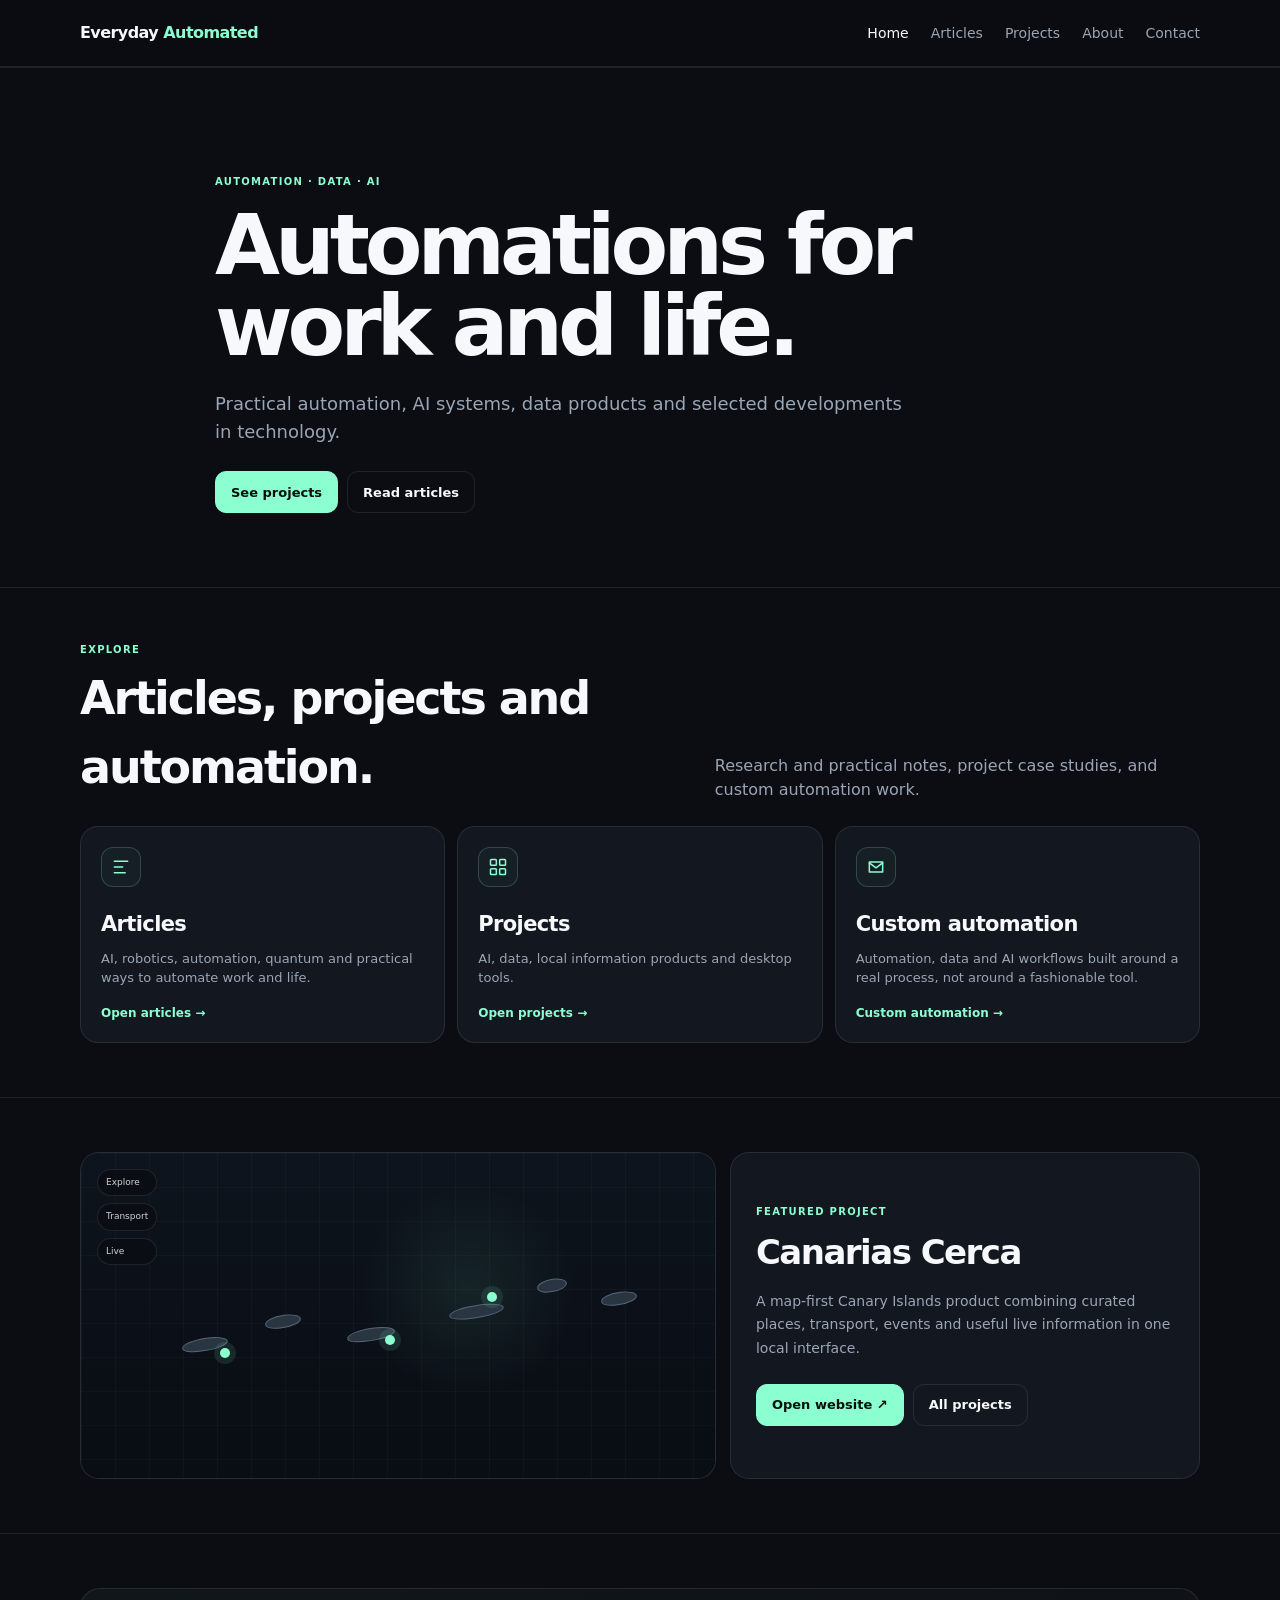
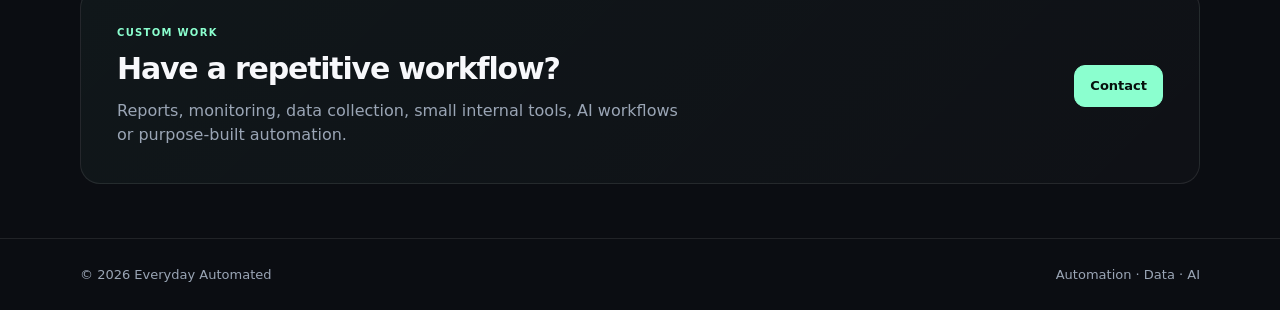
==== commit 8f132f6f: "Simplify homepage copy" ====
--- a/index.html
+++ b/index.html
@@ -24,7 +24,7 @@
   <div class="wrap hero-inner">
     <div class="eyebrow">Automation · Data · AI</div>
     <h1>Automations for<br>work and life.</h1>
-    <p>Practical automation, AI systems, data products and emerging technology — built and explained without the noise.</p>
+    <p>Practical automation, AI systems, data products and selected developments in technology.</p>
     <div class="btns">
       <a class="btn primary" href="/projects/">See projects</a>
       <a class="btn" href="/articles/">Read articles</a>
@@ -35,8 +35,8 @@
 <section>
   <div class="wrap">
     <div class="section-head">
-      <div><div class="label">Explore</div><h2>Choose what you want to see.</h2></div>
-      <p>No endless homepage. The site is split into clear sections.</p>
+      <div><div class="label">Explore</div><h2>Articles, projects and automation.</h2></div>
+      <p>Research and practical notes, project case studies, and custom automation work.</p>
     </div>
 
     <div class="home-paths">
@@ -54,7 +54,7 @@
           <svg viewBox="0 0 24 24"><rect x="3" y="3" width="7" height="7" rx="1"/><rect x="14" y="3" width="7" height="7" rx="1"/><rect x="3" y="14" width="7" height="7" rx="1"/><rect x="14" y="14" width="7" height="7" rx="1"/></svg>
         </div>
         <h3>Projects</h3>
-        <p>Real products and tools, grouped by category instead of thrown into one wall.</p>
+        <p>AI, data, local information products and desktop tools.</p>
         <div class="path-link">Open projects →</div>
       </a>
 
@@ -64,7 +64,7 @@
         </div>
         <h3>Custom automation</h3>
         <p>Automation, data and AI workflows built around a real process, not around a fashionable tool.</p>
-        <div class="path-link">See what I build →</div>
+        <div class="path-link">Custom automation →</div>
       </a>
     </div>
   </div>
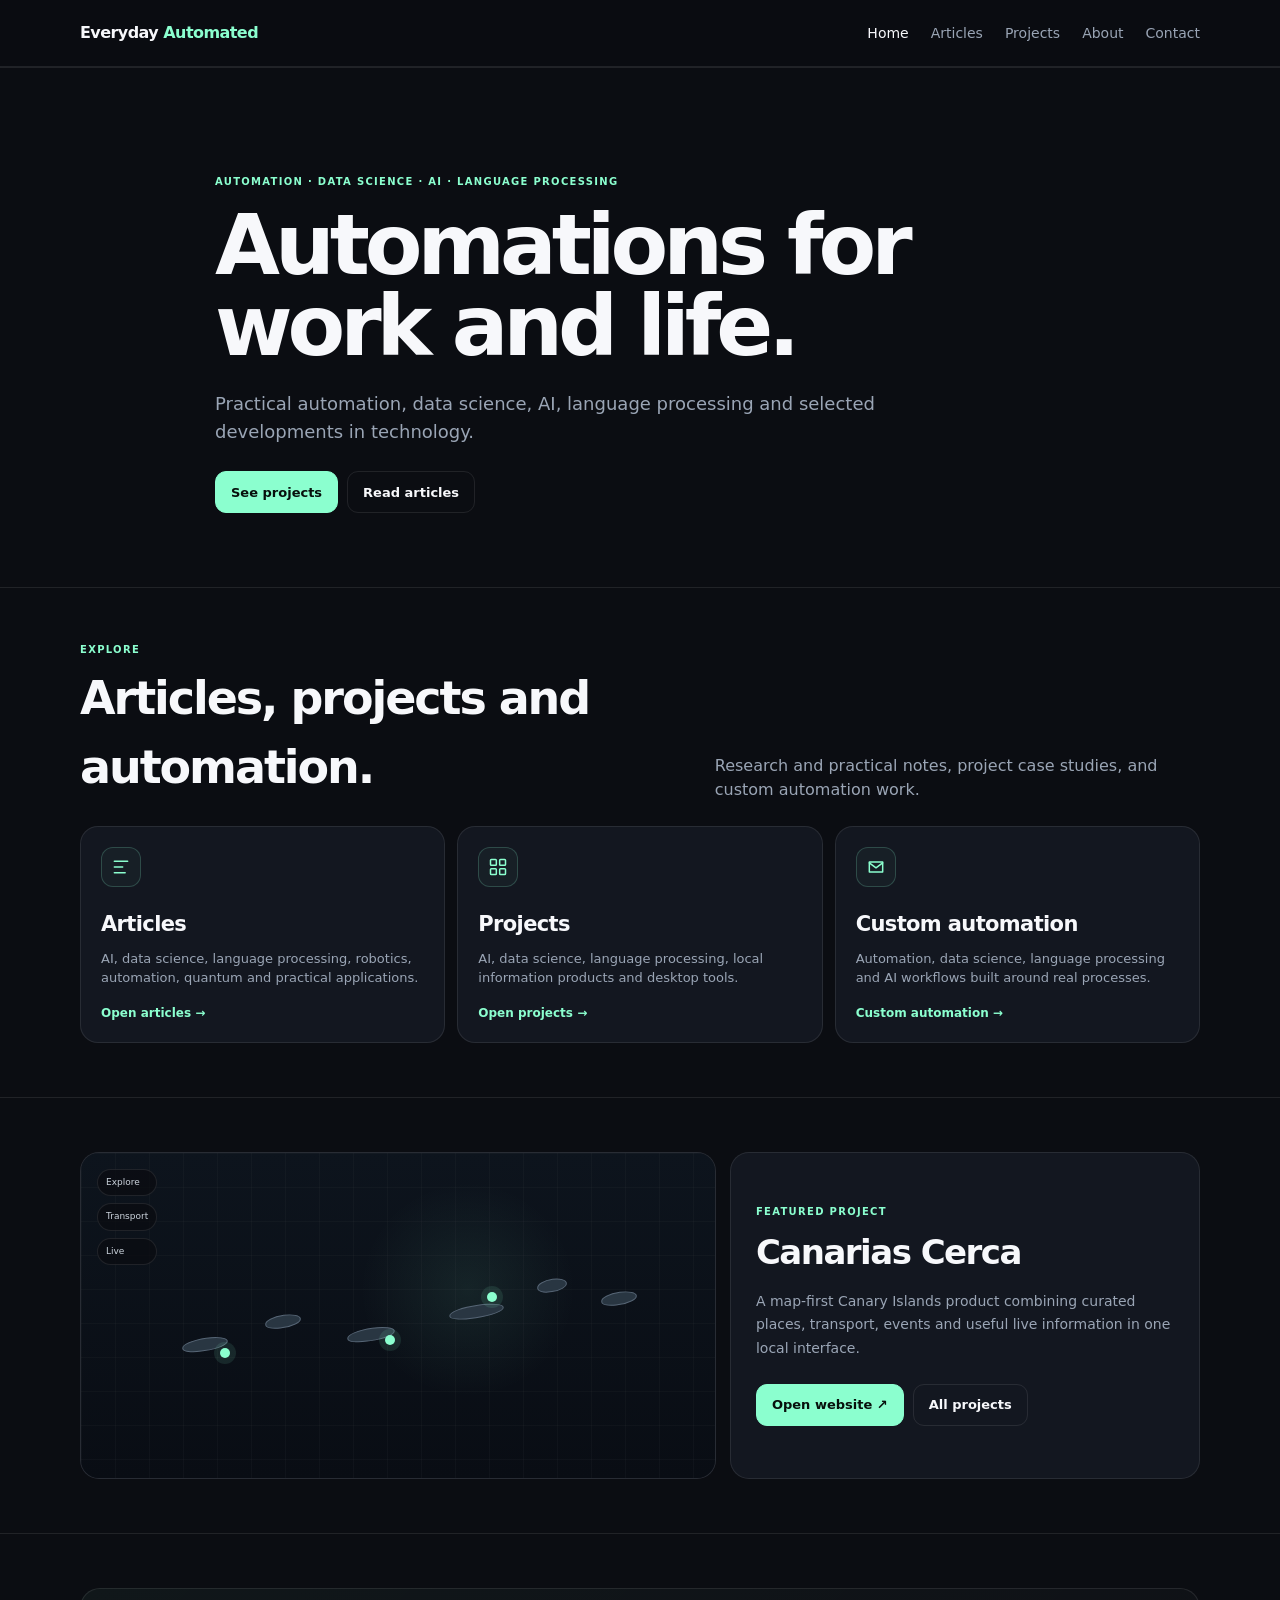
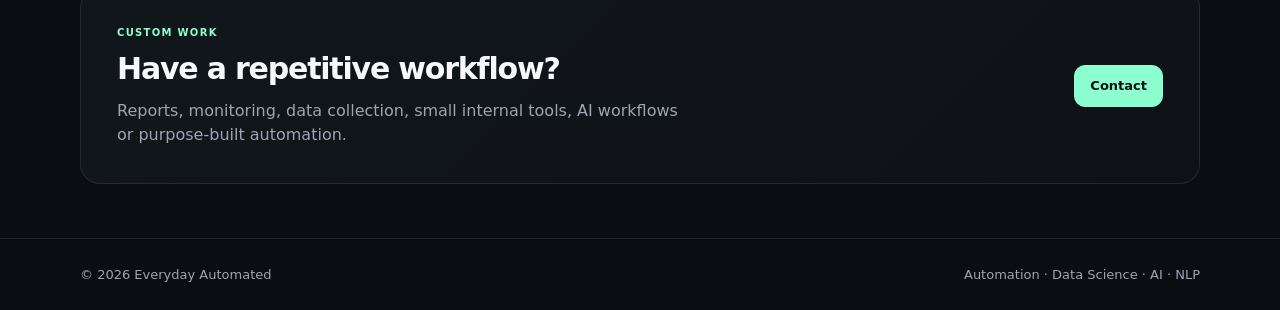
==== commit a54be81d: "Add data science and language processing to homepage" ====
--- a/index.html
+++ b/index.html
@@ -3,7 +3,7 @@
 <head>
   <meta charset="UTF-8">
   <meta name="viewport" content="width=device-width,initial-scale=1">
-  <meta name="description" content="Everyday Automated — practical automation, AI, data systems and useful technology for work and life.">
+  <meta name="description" content="Everyday Automated — automation, data science, AI, language processing and useful technology for work and life.">
   <title>Everyday Automated</title>
   <link rel="stylesheet" href="/site.css">
 </head>
@@ -22,9 +22,9 @@
 <main>
 <section class="hero">
   <div class="wrap hero-inner">
-    <div class="eyebrow">Automation · Data · AI</div>
+    <div class="eyebrow">Automation · Data Science · AI · Language Processing</div>
     <h1>Automations for<br>work and life.</h1>
-    <p>Practical automation, AI systems, data products and selected developments in technology.</p>
+    <p>Practical automation, data science, AI, language processing and selected developments in technology.</p>
     <div class="btns">
       <a class="btn primary" href="/projects/">See projects</a>
       <a class="btn" href="/articles/">Read articles</a>
@@ -45,7 +45,7 @@
           <svg viewBox="0 0 24 24"><path d="M4 5h16M4 12h10M4 19h13"/></svg>
         </div>
         <h3>Articles</h3>
-        <p>AI, robotics, automation, quantum and practical ways to automate work and life.</p>
+        <p>AI, data science, language processing, robotics, automation, quantum and practical applications.</p>
         <div class="path-link">Open articles →</div>
       </a>
 
@@ -54,7 +54,7 @@
           <svg viewBox="0 0 24 24"><rect x="3" y="3" width="7" height="7" rx="1"/><rect x="14" y="3" width="7" height="7" rx="1"/><rect x="3" y="14" width="7" height="7" rx="1"/><rect x="14" y="14" width="7" height="7" rx="1"/></svg>
         </div>
         <h3>Projects</h3>
-        <p>AI, data, local information products and desktop tools.</p>
+        <p>AI, data science, language processing, local information products and desktop tools.</p>
         <div class="path-link">Open projects →</div>
       </a>
 
@@ -63,7 +63,7 @@
           <svg viewBox="0 0 24 24"><path d="M4 6h16v12H4z"/><path d="m4 7 8 6 8-6"/></svg>
         </div>
         <h3>Custom automation</h3>
-        <p>Automation, data and AI workflows built around a real process, not around a fashionable tool.</p>
+        <p>Automation, data science, language processing and AI workflows built around real processes.</p>
         <div class="path-link">Custom automation →</div>
       </a>
     </div>
@@ -107,6 +107,6 @@
 </section>
 </main>
 
-<footer><div class="wrap footer"><span>© 2026 Everyday Automated</span><span>Automation · Data · AI</span></div></footer>
+<footer><div class="wrap footer"><span>© 2026 Everyday Automated</span><span>Automation · Data Science · AI · NLP</span></div></footer>
 </body>
 </html>
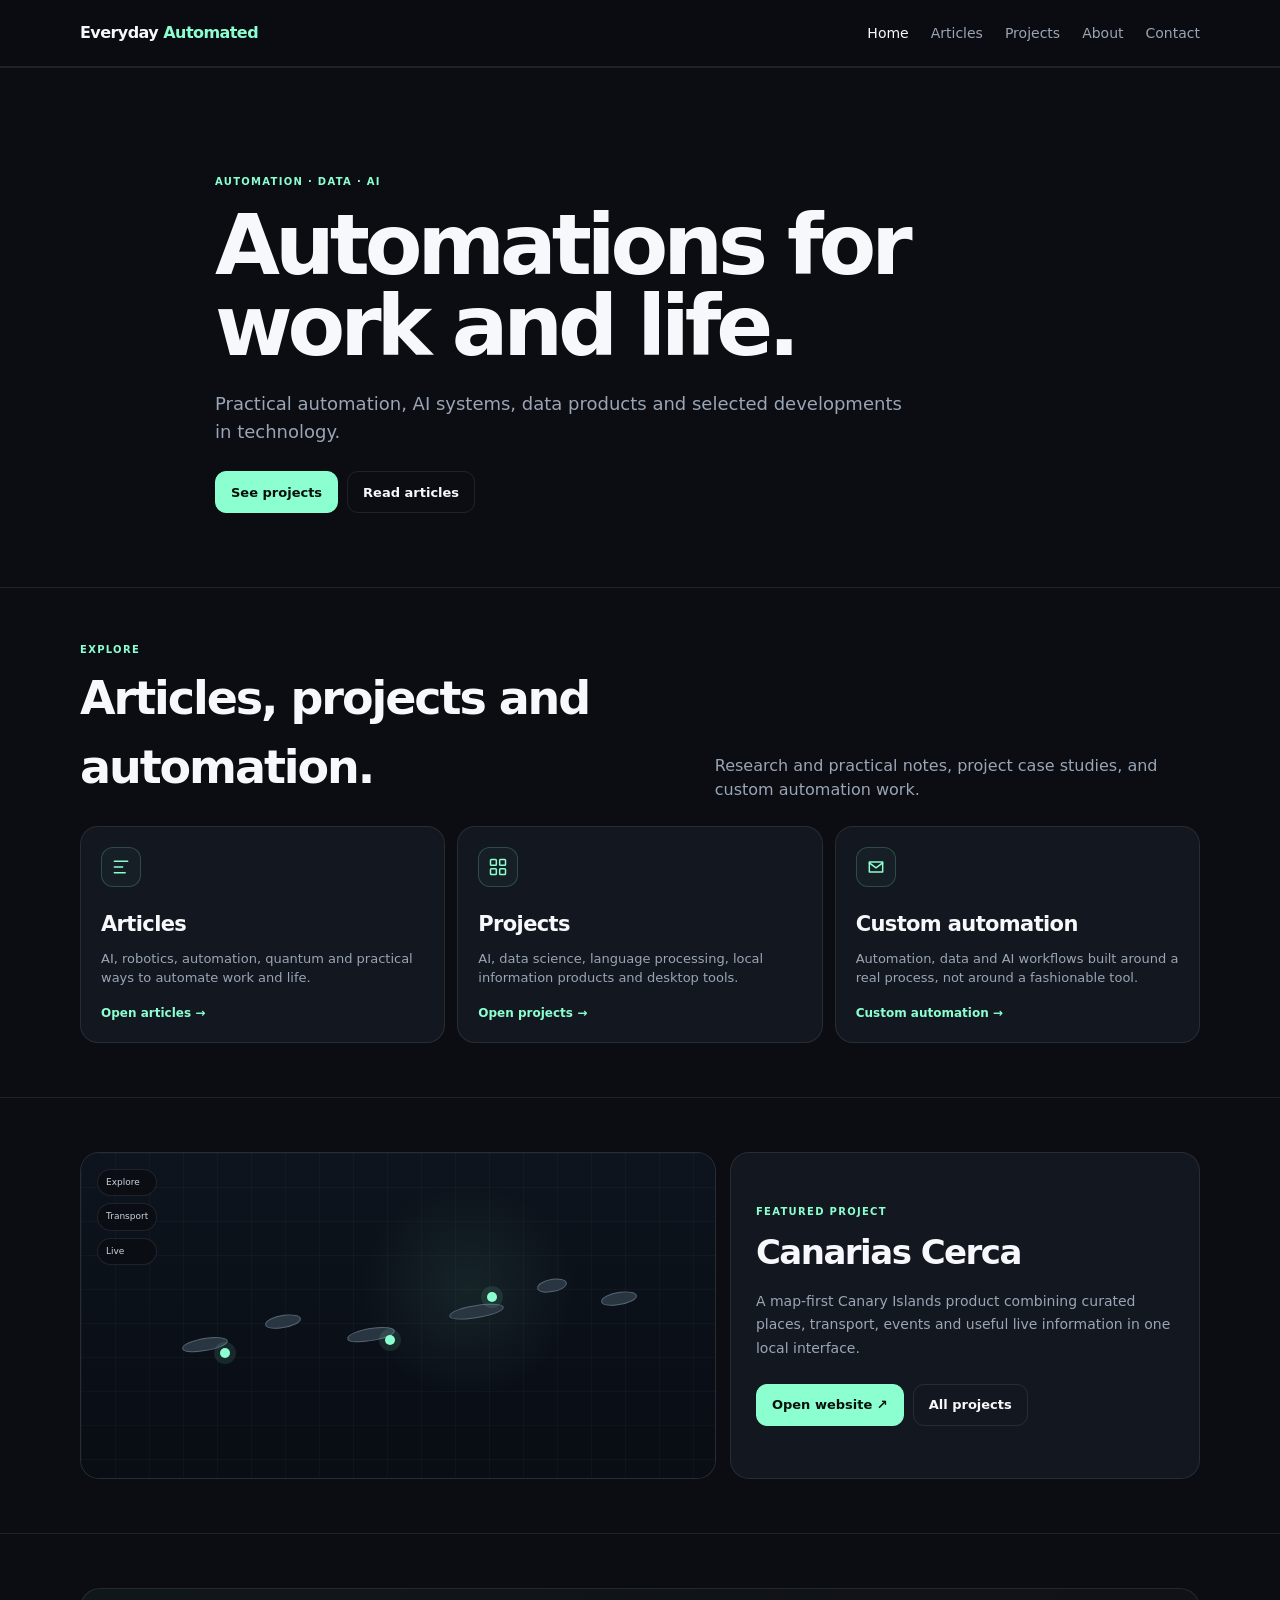
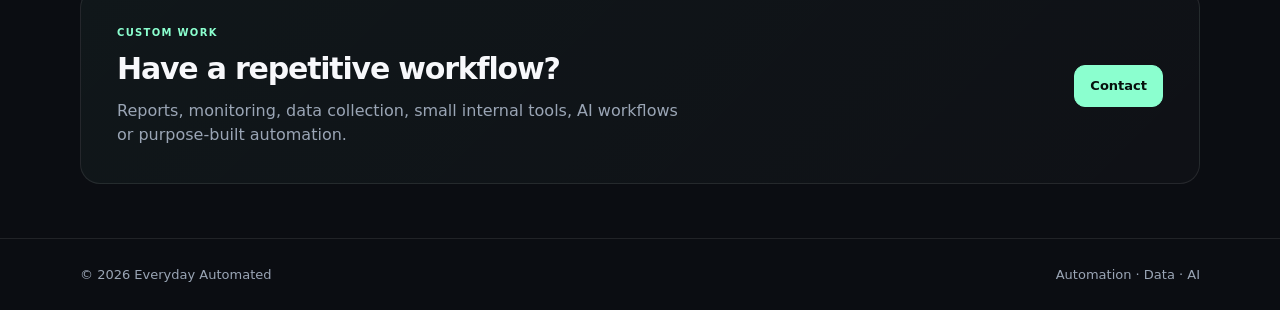
==== commit 230b3f03: "Restore balanced copy and add data science/NLP selectively" ====
--- a/index.html
+++ b/index.html
@@ -3,7 +3,7 @@
 <head>
   <meta charset="UTF-8">
   <meta name="viewport" content="width=device-width,initial-scale=1">
-  <meta name="description" content="Everyday Automated — automation, data science, AI, language processing and useful technology for work and life.">
+  <meta name="description" content="Everyday Automated — practical automation, AI, data systems and useful technology for work and life.">
   <title>Everyday Automated</title>
   <link rel="stylesheet" href="/site.css">
 </head>
@@ -22,9 +22,9 @@
 <main>
 <section class="hero">
   <div class="wrap hero-inner">
-    <div class="eyebrow">Automation · Data Science · AI · Language Processing</div>
+    <div class="eyebrow">Automation · Data · AI</div>
     <h1>Automations for<br>work and life.</h1>
-    <p>Practical automation, data science, AI, language processing and selected developments in technology.</p>
+    <p>Practical automation, AI systems, data products and selected developments in technology.</p>
     <div class="btns">
       <a class="btn primary" href="/projects/">See projects</a>
       <a class="btn" href="/articles/">Read articles</a>
@@ -45,7 +45,7 @@
           <svg viewBox="0 0 24 24"><path d="M4 5h16M4 12h10M4 19h13"/></svg>
         </div>
         <h3>Articles</h3>
-        <p>AI, data science, language processing, robotics, automation, quantum and practical applications.</p>
+        <p>AI, robotics, automation, quantum and practical ways to automate work and life.</p>
         <div class="path-link">Open articles →</div>
       </a>
 
@@ -63,7 +63,7 @@
           <svg viewBox="0 0 24 24"><path d="M4 6h16v12H4z"/><path d="m4 7 8 6 8-6"/></svg>
         </div>
         <h3>Custom automation</h3>
-        <p>Automation, data science, language processing and AI workflows built around real processes.</p>
+        <p>Automation, data and AI workflows built around a real process, not around a fashionable tool.</p>
         <div class="path-link">Custom automation →</div>
       </a>
     </div>
@@ -107,6 +107,6 @@
 </section>
 </main>
 
-<footer><div class="wrap footer"><span>© 2026 Everyday Automated</span><span>Automation · Data Science · AI · NLP</span></div></footer>
+<footer><div class="wrap footer"><span>© 2026 Everyday Automated</span><span>Automation · Data · AI</span></div></footer>
 </body>
 </html>
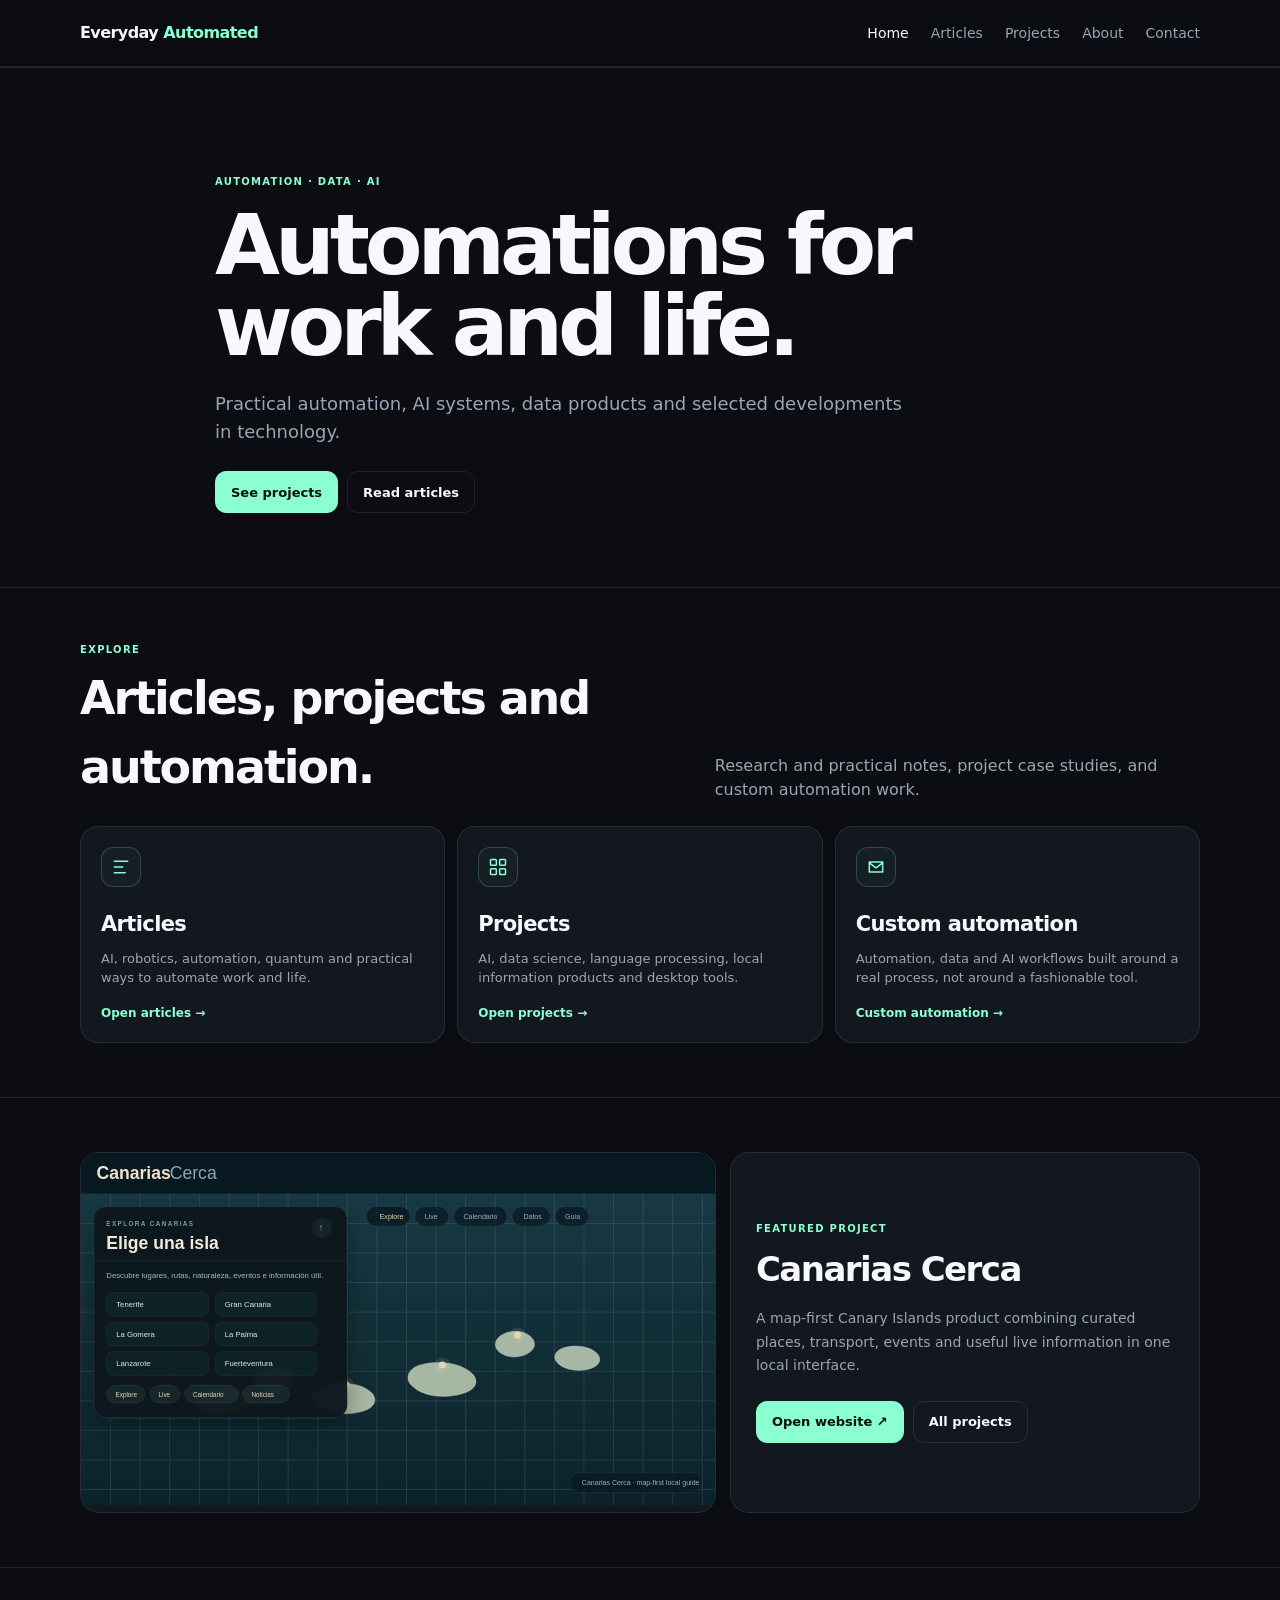
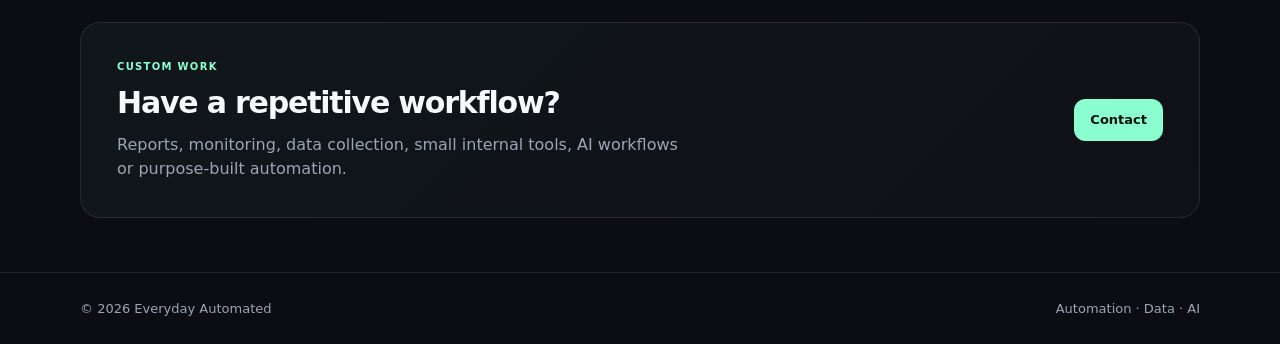
==== commit 341e7848: "Show Canarias Cerca interface preview on homepage" ====
--- a/index.html
+++ b/index.html
@@ -73,13 +73,7 @@
 <section>
   <div class="wrap featured">
     <div class="feature-panel">
-      <div class="map-preview" aria-label="Stylized Canary Islands project map preview">
-        <div class="map-grid"></div>
-        <span class="island i1"></span><span class="island i2"></span><span class="island i3"></span>
-        <span class="island i4"></span><span class="island i5"></span><span class="island i6"></span>
-        <span class="pin p1"></span><span class="pin p2"></span><span class="pin p3"></span>
-        <div class="map-ui"><span>Explore</span><span>Transport</span><span>Live</span></div>
-      </div>
+      <img class="feature-screenshot" src="/assets/canarias-cerca-preview.svg" alt="Canarias Cerca interface preview">
     </div>
     <div class="feature-copy">
       <div class="label">Featured project</div>
--- a/site.css
+++ b/site.css
@@ -43,9 +43,10 @@
 .map-ui{position:absolute;left:16px;top:16px;display:grid;gap:7px}.map-ui span{font-size:9px;padding:6px 8px;border-radius:999px;background:rgba(11,13,18,.76);border:1px solid var(--line);color:#ccd4dd}
 .mini-cta{padding:36px;border:1px solid var(--line);border-radius:20px;background:linear-gradient(135deg,rgba(139,255,207,.045),rgba(255,255,255,.018));display:flex;align-items:center;justify-content:space-between;gap:30px}
 .mini-cta h2{font-size:30px;letter-spacing:-.04em;margin:6px 0 0}.mini-cta p{color:var(--muted);max-width:570px;margin:8px 0 0}
-.tabs{display:flex;gap:8px;flex-wrap:wrap;margin-bottom:22px}
-.tab-btn{border:1px solid var(--line);background:transparent;color:var(--muted);padding:9px 13px;border-radius:999px;font:inherit;font-size:12px;font-weight:760;cursor:pointer}
-.tab-btn:hover,.tab-btn.active{background:var(--surface2);color:var(--text);border-color:rgba(139,255,207,.25)}
+.tabs{display:flex;gap:10px;flex-wrap:wrap;margin-bottom:30px}
+.tab-btn{border:1px solid var(--line);background:var(--surface);color:var(--muted);padding:13px 18px;min-height:48px;border-radius:14px;font:inherit;font-size:14px;font-weight:780;cursor:pointer;transition:.18s ease}
+.tab-btn:hover{color:var(--text);border-color:rgba(139,255,207,.32);transform:translateY(-1px)}
+.tab-btn.active{background:rgba(139,255,207,.08);color:var(--text);border-color:rgba(139,255,207,.45);box-shadow:inset 0 0 0 1px rgba(139,255,207,.05)}
 .tab-panel{display:none}.tab-panel.active{display:block}
 .projects-grid{display:grid;grid-template-columns:repeat(3,minmax(0,1fr));gap:14px}
 .project-card{border:1px solid var(--line);border-radius:18px;background:var(--surface);overflow:hidden;display:flex;flex-direction:column;min-height:390px}
@@ -73,3 +74,7 @@
 footer{padding:26px 0;border-top:1px solid var(--line);color:var(--muted);font-size:13px}.footer{display:flex;justify-content:space-between;gap:20px}
 @media(max-width:900px){.home-paths,.projects-grid,.grid{grid-template-columns:repeat(2,minmax(0,1fr))}.featured{grid-template-columns:1fr}.split{grid-template-columns:1fr}}
 @media(max-width:680px){nav{gap:12px;overflow-x:auto}nav a{font-size:12px}.hero{min-height:auto;padding:68px 0 44px}.page-hero{padding:68px 0 40px}.home-paths,.projects-grid,.grid{grid-template-columns:1fr}.section-head,.mini-cta{align-items:flex-start;flex-direction:column}.map-preview{height:250px}.project-card{min-height:auto}.footer{flex-direction:column;gap:5px}}
+
+.project-icon-badge{position:absolute;right:12px;top:12px;width:42px;height:42px;border-radius:12px;display:grid;place-items:center;background:rgba(9,13,20,.82);border:1px solid rgba(139,255,207,.28);color:var(--accent);backdrop-filter:blur(8px);box-shadow:0 8px 22px rgba(0,0,0,.22)}
+.project-icon-badge svg{width:22px;height:22px;fill:none;stroke:currentColor;stroke-width:1.8;stroke-linecap:round;stroke-linejoin:round}
+@media(max-width:680px){.tabs{display:grid;grid-template-columns:1fr 1fr;gap:8px}.tab-btn{width:100%;padding:12px 10px;font-size:13px}.project-icon-badge{width:38px;height:38px}}
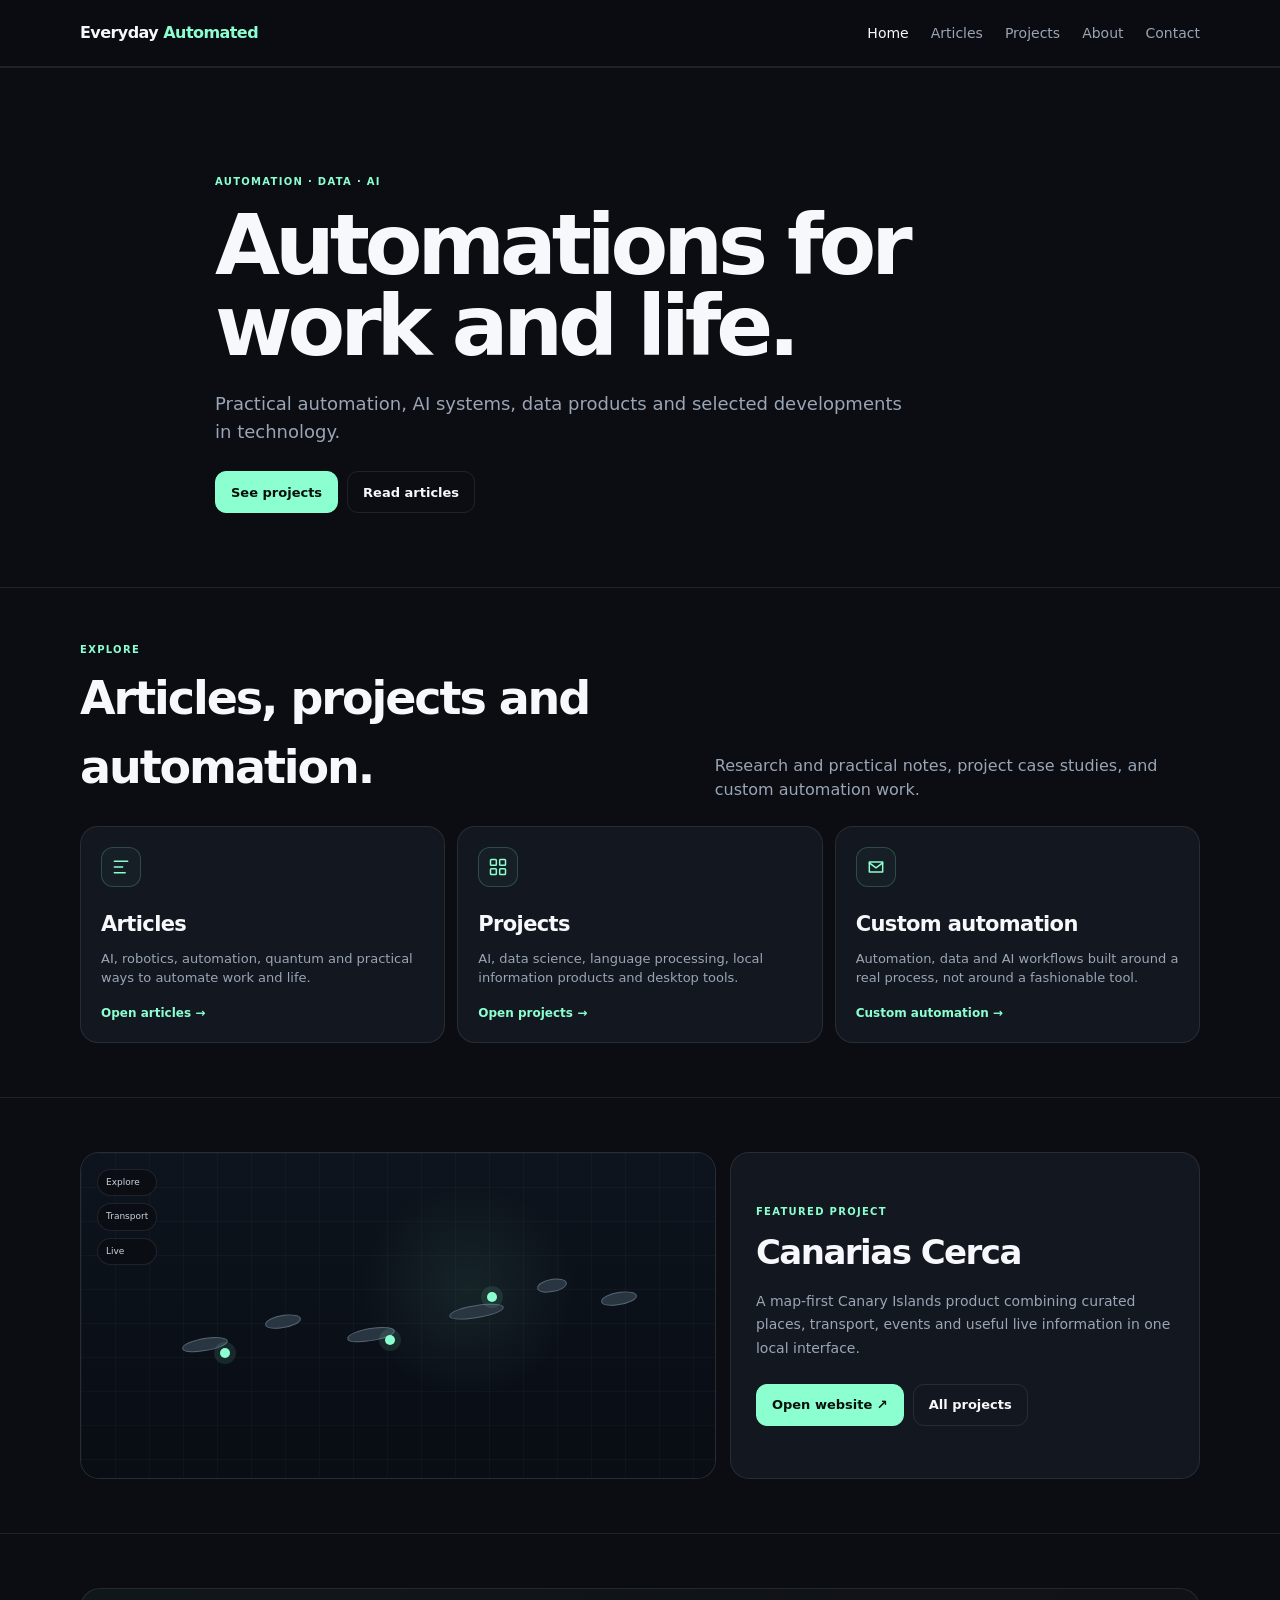
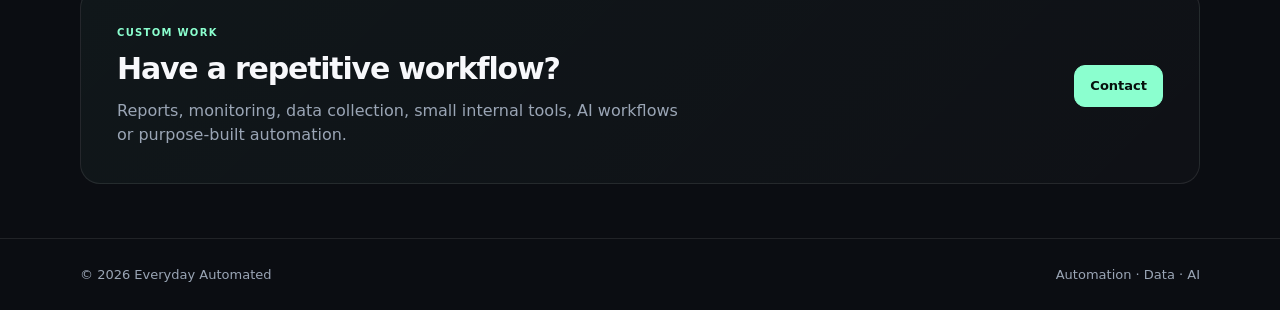
==== commit ae29fcd2: "Restore original homepage featured visual" ====
--- a/index.html
+++ b/index.html
@@ -73,7 +73,13 @@
 <section>
   <div class="wrap featured">
     <div class="feature-panel">
-      <img class="feature-screenshot" src="/assets/canarias-cerca-preview.svg" alt="Canarias Cerca interface preview">
+      <div class="map-preview" aria-label="Stylized Canary Islands project map preview">
+        <div class="map-grid"></div>
+        <span class="island i1"></span><span class="island i2"></span><span class="island i3"></span>
+        <span class="island i4"></span><span class="island i5"></span><span class="island i6"></span>
+        <span class="pin p1"></span><span class="pin p2"></span><span class="pin p3"></span>
+        <div class="map-ui"><span>Explore</span><span>Transport</span><span>Live</span></div>
+      </div>
     </div>
     <div class="feature-copy">
       <div class="label">Featured project</div>
--- a/site.css
+++ b/site.css
@@ -78,3 +78,19 @@
 .project-icon-badge{position:absolute;right:12px;top:12px;width:42px;height:42px;border-radius:12px;display:grid;place-items:center;background:rgba(9,13,20,.82);border:1px solid rgba(139,255,207,.28);color:var(--accent);backdrop-filter:blur(8px);box-shadow:0 8px 22px rgba(0,0,0,.22)}
 .project-icon-badge svg{width:22px;height:22px;fill:none;stroke:currentColor;stroke-width:1.8;stroke-linecap:round;stroke-linejoin:round}
 @media(max-width:680px){.tabs{display:grid;grid-template-columns:1fr 1fr;gap:8px}.tab-btn{width:100%;padding:12px 10px;font-size:13px}.project-icon-badge{width:38px;height:38px}}
+
+.feature-screenshot{display:block;width:100%;height:325px;object-fit:cover;object-position:center}
+.screenshot-visual img{display:block;width:100%;height:100%;object-fit:cover;object-position:center}
+.gomera-preview{position:absolute;inset:0;display:grid;grid-template-columns:42% 58%;background:linear-gradient(180deg,#101722,#0b1018)}
+.gomera-map{display:flex;flex-direction:column;align-items:center;justify-content:center;padding:10px;border-right:1px solid rgba(255,255,255,.07)}
+.gomera-map svg{width:92px;height:90px}
+.gomera-map svg path:first-child{fill:#253843;stroke:#72909b;stroke-width:2}
+.gomera-map svg .ridge{fill:none;stroke:#8bffcf;stroke-width:2;stroke-linecap:round;stroke-linejoin:round;opacity:.75}
+.gomera-map svg circle{fill:#8bffcf}
+.gomera-map span{margin-top:3px;font-size:9px;font-weight:800;letter-spacing:.08em;text-transform:uppercase;color:#d7e2e7}
+.gomera-list{display:grid;align-content:center;gap:7px;padding:13px 14px}
+.gomera-list div{padding-bottom:6px;border-bottom:1px solid rgba(255,255,255,.055)}
+.gomera-list div:last-child{border-bottom:0;padding-bottom:0}
+.gomera-list strong{display:block;font-size:9px;color:#eef3f5;margin-bottom:2px}
+.gomera-list span{display:block;font-size:7.5px;line-height:1.35;color:#8795a5}
+@media(max-width:680px){.feature-screenshot{height:250px}.gomera-map svg{width:82px;height:80px}}
